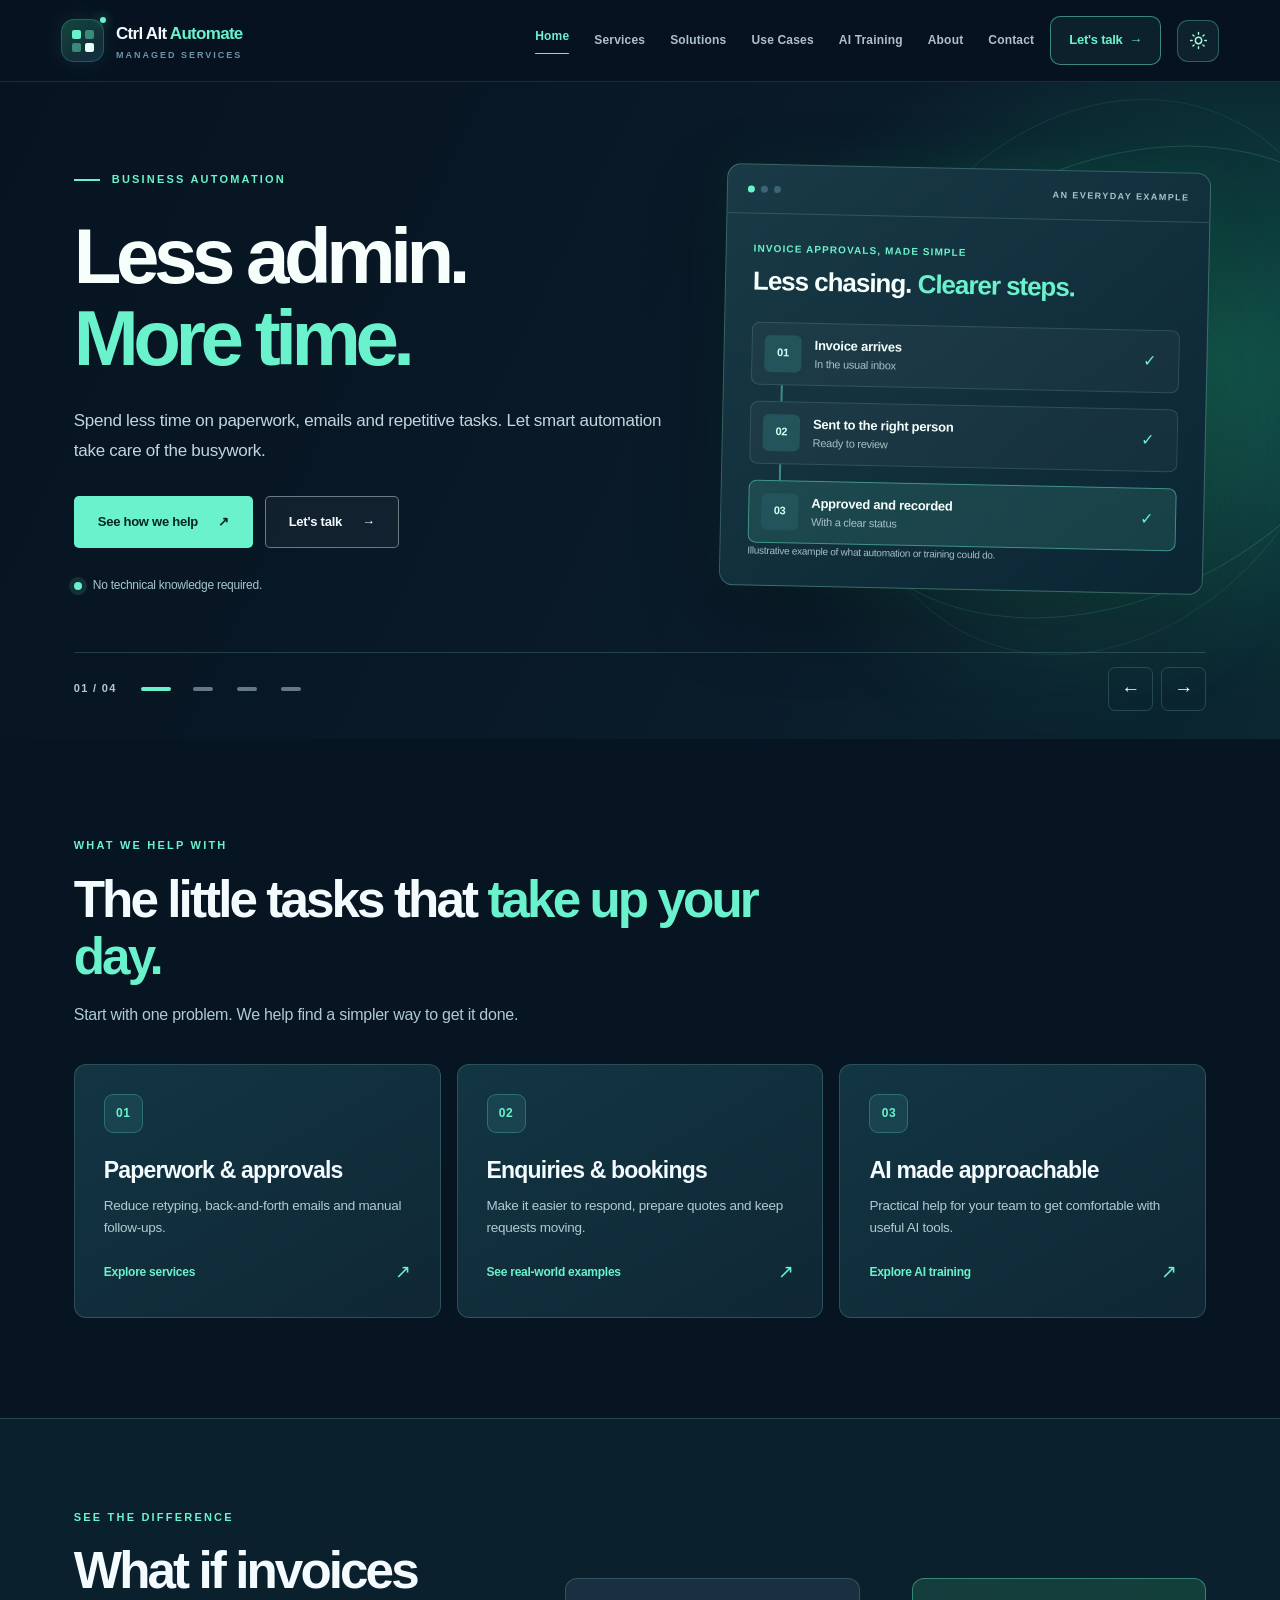
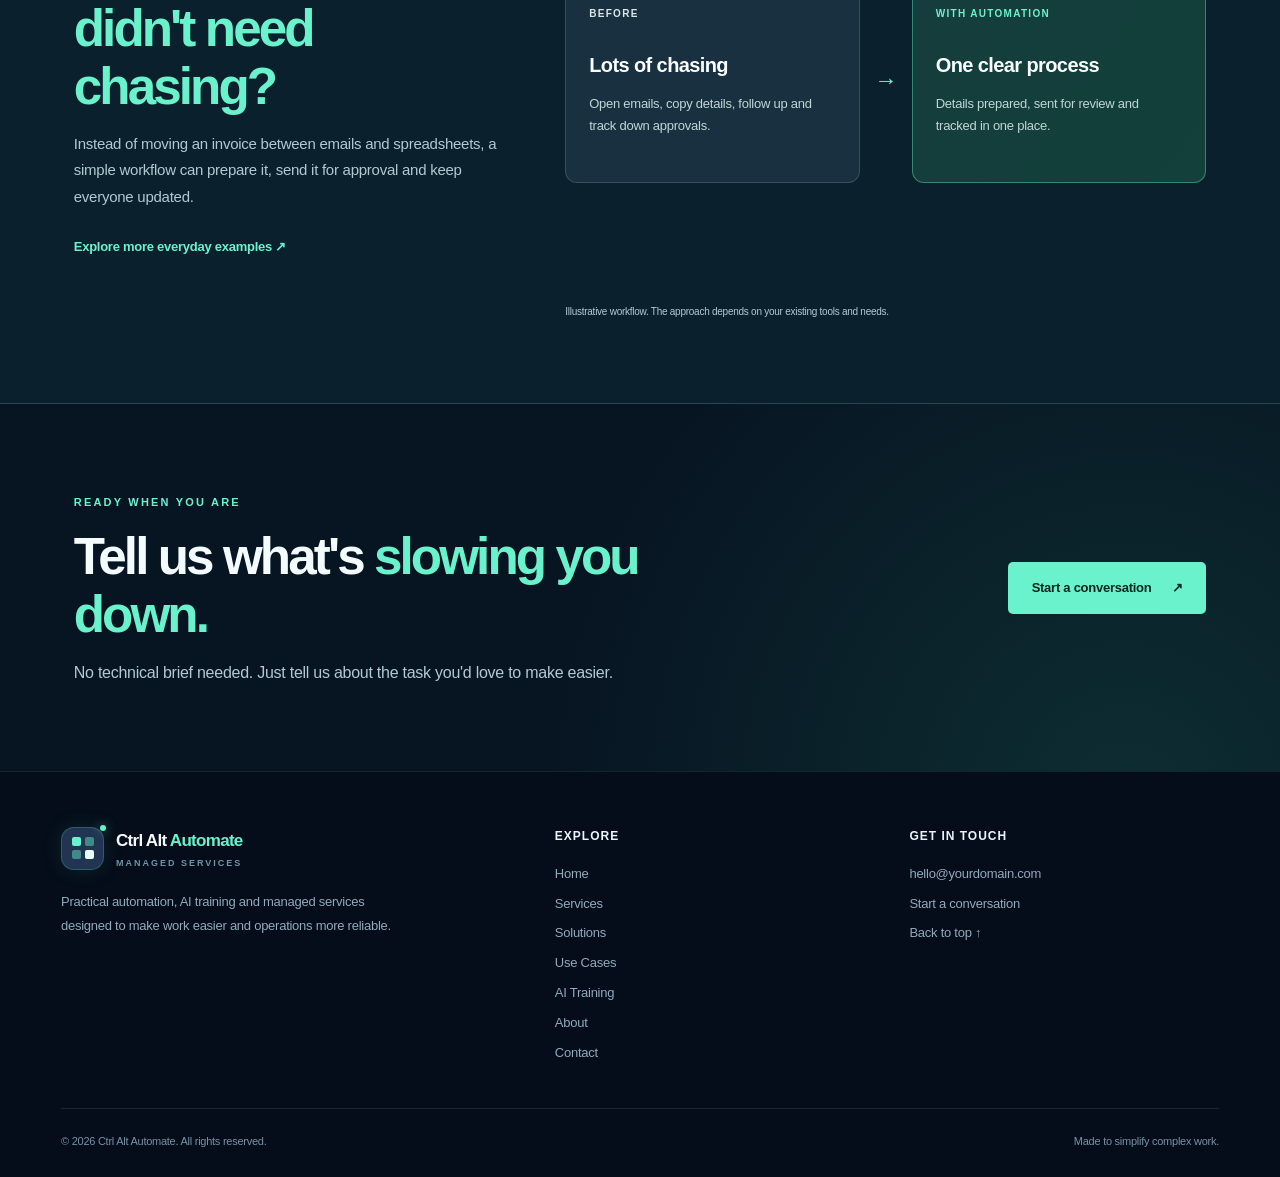
==== index.html @ 7e992ec4 "Add files via upload" ====
<!DOCTYPE html>

<html lang="en"><head><script>
/* Read the saved theme before CSS paints to avoid a flash on navigation. */
(function () {
  var theme = 'dark';
  try { if (window.localStorage.getItem('ctrl-alt-automate-theme') === 'light') theme = 'light'; } catch (_) {}
  document.documentElement.setAttribute('data-theme', theme);
})();
</script>
<meta charset="utf-8"/><meta content="width=device-width, initial-scale=1.0" name="viewport"/>
<meta content="#071523" name="theme-color"/><meta content="Spend less time on paperwork, emails and approvals. Ctrl Alt Automate helps businesses simplify everyday work, with no tech jargon." name="description"/>
<meta content="website" property="og:type"/><meta content="Ctrl Alt Automate" property="og:site_name"/><meta content="Less Admin. More Time. | Ctrl Alt Automate" property="og:title"/><meta content="We make the everyday tasks that slow your business down simpler, from invoices and approvals to customer enquiries and reminders." property="og:description"/>
<title>Less Admin. More Time. | Ctrl Alt Automate</title>
<link href="data:image/svg+xml,%3Csvg xmlns='http://www.w3.org/2000/svg' viewBox='0 0 64 64'%3E%3Crect width='64' height='64' rx='17' fill='%23071523'/%3E%3Cpath d='M17 39V19h12v12H17m18-12h12v12H35M17 35h12v12H17m18-12h12v12H35' fill='%236af2cc'/%3E%3C/svg%3E" rel="icon"/>
<link href="styles.css" rel="stylesheet"/><link href="premium.css" rel="stylesheet"/><link href="theme.css" rel="stylesheet"/><link href="usecases.css" rel="stylesheet"/><link href="homepage.css" rel="stylesheet"/><link href="carousel.css?v=2" rel="stylesheet"/></head><body><a class="skip-link" href="#main">Skip to content</a>
<header class="site-header" id="top"><div class="container nav-inner">
<a aria-label="Ctrl Alt Automate home" class="brand" href="index.html">
<span aria-hidden="true" class="brand-mark"><span></span><span></span><span></span><span></span></span>
<span><span class="brand-name">Ctrl Alt <span class="brand-accent">Automate</span></span><span class="brand-label">Managed Services</span></span></a>
<nav aria-label="Main navigation" class="nav-links" id="main-nav"><a aria-current="page" href="index.html">Home</a>
<a href="services.html">Services</a>
<a href="solutions.html">Solutions</a>
<a href="use-cases.html">Use Cases</a>
<a href="ai-training.html">AI Training</a>
<a href="about.html">About</a>
<a href="contact.html">Contact</a></nav>
<a class="nav-cta" href="contact.html">Let's talk  →</a>
<button aria-label="Switch to light mode" class="theme-toggle" title="Switch to light mode" type="button">
<svg aria-hidden="true" class="theme-sun" fill="none" stroke="currentColor" stroke-linecap="round" stroke-linejoin="round" stroke-width="1.8" viewbox="0 0 24 24"><circle cx="12" cy="12" r="4"></circle><path d="M12 2v2m0 16v2M4.93 4.93l1.42 1.42m11.3 11.3 1.42 1.42M2 12h2m16 0h2M4.93 19.07l1.42-1.42m11.3-11.3 1.42-1.42"></path></svg>
<svg aria-hidden="true" class="theme-moon" fill="none" stroke="currentColor" stroke-linecap="round" stroke-linejoin="round" stroke-width="1.8" viewbox="0 0 24 24"><path d="M20.9 13A9 9 0 0 1 11 3.1a9 9 0 1 0 9.9 9.9Z"></path></svg>
<span class="theme-toggle-text">Light mode</span>
</button>
<button aria-controls="main-nav" aria-expanded="false" aria-label="Open navigation menu" class="nav-toggle" type="button"><svg fill="none" stroke="currentColor" stroke-linecap="round" stroke-width="2" viewbox="0 0 24 24"><path d="M4 7h16M4 12h16M4 17h16"></path></svg></button>
</div></header><main class="lp-main" id="main">
<section aria-label="Discover how we help" aria-roledescription="carousel" class="lp-hero lp-carousel" data-active="0">
<div aria-hidden="true" class="lp-hero-art"><div class="lp-art-glow"></div><div class="lp-orbit lp-orbit-one"></div><div class="lp-orbit lp-orbit-two"></div></div>
<div class="container lp-carousel-inner"><div class="lp-slides"><article class="lp-slide is-active" role="group" aria-roledescription="slide" aria-label="1 of 4: Business automation" >
<div class="lp-hero-inner">
<div class="lp-hero-copy"><span class="lp-overline"><span class="lp-overline-line"></span>BUSINESS AUTOMATION</span>
<h1 class="lp-slide-title">Less admin.<br/><em>More time.</em></h1>
<p>Spend less time on paperwork, emails and repetitive tasks. Let smart automation take care of the busywork.</p><div class="lp-hero-actions"><a class="lp-btn lp-btn-primary" href="#what-we-help-with">See how we help <span aria-hidden="true">&#8599;</span></a><a class="lp-btn lp-btn-ghost" href="contact.html">Let's talk <span aria-hidden="true">&#8594;</span></a></div>
<div class="lp-hero-note"><span aria-hidden="true" class="lp-proof-dot"></span>No technical knowledge required.</div></div>
<div class="lp-hero-visual"><div class="lp-flow-board"><div class="lp-board-top"><span aria-hidden="true" class="lp-tiny-dots"><i></i><i></i><i></i></span><span>AN EVERYDAY EXAMPLE</span></div><div class="lp-board-body"><span class="lp-board-kicker">INVOICE APPROVALS, MADE SIMPLE</span><h2>Less chasing. <span>Clearer steps.</span></h2><div class="lp-board-flow"><div class="lp-board-row"><span class="lp-board-index">01</span><span><strong>Invoice arrives</strong><small>In the usual inbox</small></span><span aria-hidden="true" class="lp-board-tick">&#10003;</span></div><div aria-hidden="true" class="lp-flow-join"></div><div class="lp-board-row"><span class="lp-board-index">02</span><span><strong>Sent to the right person</strong><small>Ready to review</small></span><span aria-hidden="true" class="lp-board-tick">&#10003;</span></div><div aria-hidden="true" class="lp-flow-join"></div><div class="lp-board-row lp-highlight"><span class="lp-board-index">03</span><span><strong>Approved and recorded</strong><small>With a clear status</small></span><span aria-hidden="true" class="lp-board-tick">&#10003;</span></div></div><p class="lp-board-disclaimer">Illustrative example of what automation or training could do.</p></div></div></div>
</div></article><article class="lp-slide" role="group" aria-roledescription="slide" aria-label="2 of 4: AI solutions" aria-hidden="true" inert>
<div class="lp-hero-inner">
<div class="lp-hero-copy"><span class="lp-overline"><span class="lp-overline-line"></span>AI SOLUTIONS</span>
<h2 class="lp-slide-title">Work smarter.<br/><em>With AI.</em></h2>
<p>Discover practical ways AI can help your business, without needing to be a technology expert.</p><div class="lp-hero-actions"><a class="lp-btn lp-btn-primary" href="solutions.html">Explore AI solutions <span aria-hidden="true">&#8599;</span></a><a class="lp-btn lp-btn-ghost" href="contact.html">Let's talk <span aria-hidden="true">&#8594;</span></a></div>
<div class="lp-hero-note"><span aria-hidden="true" class="lp-proof-dot"></span>No technical knowledge required.</div></div>
<div class="lp-hero-visual"><div class="lp-flow-board"><div class="lp-board-top"><span aria-hidden="true" class="lp-tiny-dots"><i></i><i></i><i></i></span><span>AN EVERYDAY EXAMPLE</span></div><div class="lp-board-body"><span class="lp-board-kicker">EVERYDAY ANSWERS, MADE EASIER</span><h2>Ask a question. <span>Find an answer.</span></h2><div class="lp-board-flow"><div class="lp-board-row"><span class="lp-board-index">01</span><span><strong>Ask a question</strong><small>Using everyday language</small></span><span aria-hidden="true" class="lp-board-tick">&#10003;</span></div><div aria-hidden="true" class="lp-flow-join"></div><div class="lp-board-row"><span class="lp-board-index">02</span><span><strong>Find relevant information</strong><small>From approved resources</small></span><span aria-hidden="true" class="lp-board-tick">&#10003;</span></div><div aria-hidden="true" class="lp-flow-join"></div><div class="lp-board-row lp-highlight"><span class="lp-board-index">03</span><span><strong>Review the answer</strong><small>With sources and human oversight</small></span><span aria-hidden="true" class="lp-board-tick">&#10003;</span></div></div><p class="lp-board-disclaimer">Illustrative example of what automation or training could do.</p></div></div></div>
</div></article><article class="lp-slide" role="group" aria-roledescription="slide" aria-label="3 of 4: Business workflows" aria-hidden="true" inert>
<div class="lp-hero-inner">
<div class="lp-hero-copy"><span class="lp-overline"><span class="lp-overline-line"></span>BUSINESS WORKFLOWS</span>
<h2 class="lp-slide-title">Simplify work.<br/><em>Every day.</em></h2>
<p>From invoices and customer enquiries to scheduling and approvals, make everyday work easier.</p><div class="lp-hero-actions"><a class="lp-btn lp-btn-primary" href="use-cases.html">Explore use cases <span aria-hidden="true">&#8599;</span></a><a class="lp-btn lp-btn-ghost" href="contact.html">Let's talk <span aria-hidden="true">&#8594;</span></a></div>
<div class="lp-hero-note"><span aria-hidden="true" class="lp-proof-dot"></span>No technical knowledge required.</div></div>
<div class="lp-hero-visual"><div class="lp-flow-board"><div class="lp-board-top"><span aria-hidden="true" class="lp-tiny-dots"><i></i><i></i><i></i></span><span>AN EVERYDAY EXAMPLE</span></div><div class="lp-board-body"><span class="lp-board-kicker">FROM ENQUIRY TO QUOTE</span><h2>Less admin. <span>More progress.</span></h2><div class="lp-board-flow"><div class="lp-board-row"><span class="lp-board-index">01</span><span><strong>Customer gets in touch</strong><small>Capture the job details</small></span><span aria-hidden="true" class="lp-board-tick">&#10003;</span></div><div aria-hidden="true" class="lp-flow-join"></div><div class="lp-board-row"><span class="lp-board-index">02</span><span><strong>Draft quote prepared</strong><small>Ready for your review</small></span><span aria-hidden="true" class="lp-board-tick">&#10003;</span></div><div aria-hidden="true" class="lp-flow-join"></div><div class="lp-board-row lp-highlight"><span class="lp-board-index">03</span><span><strong>Quote sent</strong><small>After your approval</small></span><span aria-hidden="true" class="lp-board-tick">&#10003;</span></div></div><p class="lp-board-disclaimer">Illustrative example of what automation or training could do.</p></div></div></div>
</div></article><article class="lp-slide" role="group" aria-roledescription="slide" aria-label="4 of 4: AI training" aria-hidden="true" inert>
<div class="lp-hero-inner">
<div class="lp-hero-copy"><span class="lp-overline"><span class="lp-overline-line"></span>AI TRAINING</span>
<h2 class="lp-slide-title">Learn AI.<br/><em>With confidence.</em></h2>
<p>Practical AI training designed for everyday business teams, not just IT professionals.</p><div class="lp-hero-actions"><a class="lp-btn lp-btn-primary" href="ai-training.html">Explore AI training <span aria-hidden="true">&#8599;</span></a><a class="lp-btn lp-btn-ghost" href="contact.html">Let's talk <span aria-hidden="true">&#8594;</span></a></div>
<div class="lp-hero-note"><span aria-hidden="true" class="lp-proof-dot"></span>No technical knowledge required.</div></div>
<div class="lp-hero-visual"><div class="lp-flow-board"><div class="lp-board-top"><span aria-hidden="true" class="lp-tiny-dots"><i></i><i></i><i></i></span><span>AN EVERYDAY EXAMPLE</span></div><div class="lp-board-body"><span class="lp-board-kicker">PRACTICAL LEARNING FOR YOUR TEAM</span><h2>Start small. <span>Build confidence.</span></h2><div class="lp-board-flow"><div class="lp-board-row"><span class="lp-board-index">01</span><span><strong>Learn the basics</strong><small>In plain English</small></span><span aria-hidden="true" class="lp-board-tick">&#10003;</span></div><div aria-hidden="true" class="lp-flow-join"></div><div class="lp-board-row"><span class="lp-board-index">02</span><span><strong>Try everyday tasks</strong><small>With guided exercises</small></span><span aria-hidden="true" class="lp-board-tick">&#10003;</span></div><div aria-hidden="true" class="lp-flow-join"></div><div class="lp-board-row lp-highlight"><span class="lp-board-index">03</span><span><strong>Use AI responsibly</strong><small>Review and improve your work</small></span><span aria-hidden="true" class="lp-board-tick">&#10003;</span></div></div><p class="lp-board-disclaimer">Illustrative example of what automation or training could do.</p></div></div></div>
</div></article></div>
<div class="lp-carousel-controls" hidden><div class="lp-carousel-position"><span class="lp-slide-count" aria-hidden="true">01 / 04</span><div class="lp-slide-dots" aria-label="Choose slide"><button type="button" class="lp-slide-dot" data-slide="0" aria-label="Show slide 1: Business automation" aria-current="true"><span></span></button><button type="button" class="lp-slide-dot" data-slide="1" aria-label="Show slide 2: AI solutions" ><span></span></button><button type="button" class="lp-slide-dot" data-slide="2" aria-label="Show slide 3: Business workflows" ><span></span></button><button type="button" class="lp-slide-dot" data-slide="3" aria-label="Show slide 4: AI training" ><span></span></button></div></div><div class="lp-carousel-buttons"><button class="lp-control lp-prev" type="button" aria-label="Previous slide">&#8592;</button><button class="lp-control lp-next" type="button" aria-label="Next slide">&#8594;</button></div></div>
<span class="lp-sr-only lp-carousel-status" role="status"></span></div></section>
<section aria-labelledby="lp-help-title" class="lp-help" id="what-we-help-with">
<div class="container">
<div class="lp-section-heading">
<span class="lp-kicker">WHAT WE HELP WITH</span>
<h2 id="lp-help-title">The little tasks that <em>take up your day.</em></h2>
<p>Start with one problem. We help find a simpler way to get it done.</p>
</div>
<div class="lp-help-grid">
<a class="lp-help-card" href="services.html"><span aria-hidden="true" class="lp-icon">01</span><h3>Paperwork &amp; approvals</h3><p>Reduce retyping, back-and-forth emails and manual follow-ups.</p><span class="lp-card-link">Explore services <b aria-hidden="true">↗</b></span></a>
<a class="lp-help-card" href="use-cases.html"><span aria-hidden="true" class="lp-icon">02</span><h3>Enquiries &amp; bookings</h3><p>Make it easier to respond, prepare quotes and keep requests moving.</p><span class="lp-card-link">See real-world examples <b aria-hidden="true">↗</b></span></a>
<a class="lp-help-card" href="ai-training.html"><span aria-hidden="true" class="lp-icon">03</span><h3>AI made approachable</h3><p>Practical help for your team to get comfortable with useful AI tools.</p><span class="lp-card-link">Explore AI training <b aria-hidden="true">↗</b></span></a>
</div>
</div>
</section>
<section aria-labelledby="lp-example-title" class="lp-example">
<div class="container lp-example-inner">
<div class="lp-example-copy">
<span class="lp-kicker">SEE THE DIFFERENCE</span>
<h2 id="lp-example-title">What if invoices <em>didn't need chasing?</em></h2>
<p>Instead of moving an invoice between emails and spreadsheets, a simple workflow can prepare it, send it for approval and keep everyone updated.</p>
<a class="lp-text-link" href="use-cases.html?industry=finance#finance">Explore more everyday examples <span aria-hidden="true">↗</span></a>
</div>
<div aria-label="Illustrative before and after invoice approval process" class="lp-before-after">
<div class="lp-compare lp-before"><span class="lp-compare-label">BEFORE</span><h3>Lots of chasing</h3><p>Open emails, copy details, follow up and track down approvals.</p></div>
<div aria-hidden="true" class="lp-compare-arrow">→</div>
<div class="lp-compare lp-after"><span class="lp-compare-label">WITH AUTOMATION</span><h3>One clear process</h3><p>Details prepared, sent for review and tracked in one place.</p></div>
</div>
<p class="lp-example-note">Illustrative workflow. The approach depends on your existing tools and needs.</p>
</div>
</section>
<section aria-labelledby="lp-outro-title" class="lp-outro">
<div class="container lp-outro-inner">
<div><span class="lp-kicker">READY WHEN YOU ARE</span><h2 id="lp-outro-title">Tell us what's <em>slowing you down.</em></h2><p>No technical brief needed. Just tell us about the task you'd love to make easier.</p></div>
<a class="lp-btn lp-btn-primary" href="contact.html">Start a conversation <span aria-hidden="true">↗</span></a>
</div>
</section>
</main><footer class="site-footer"><div class="container">
<div class="footer-grid"><div><a aria-label="Ctrl Alt Automate home" class="brand" href="index.html">
<span aria-hidden="true" class="brand-mark"><span></span><span></span><span></span><span></span></span>
<span><span class="brand-name">Ctrl Alt <span class="brand-accent">Automate</span></span><span class="brand-label">Managed Services</span></span></a><p class="footer-description">Practical automation, AI training and managed services designed to make work easier and operations more reliable.</p></div>
<div><h3 class="footer-heading">Explore</h3><div class="footer-list"><a href="index.html">Home</a><a href="services.html">Services</a><a href="solutions.html">Solutions</a>
<a href="use-cases.html">Use Cases</a><a href="ai-training.html">AI Training</a><a href="about.html">About</a><a href="contact.html">Contact</a></div></div>
<div><h3 class="footer-heading">Get in touch</h3><div class="footer-list"><a href="mailto:hello@yourdomain.com">hello@yourdomain.com</a><a href="contact.html">Start a conversation</a><a href="#top">Back to top ↑</a></div></div></div>
<div class="footer-bottom"><span>© <span class="js-year">2026</span> Ctrl Alt Automate. All rights reserved.</span><span>Made to simplify complex work.</span></div>
</div></footer><script defer="" src="script.js"></script><script defer src="carousel.js?v=2"></script></body></html>
---- styles.css ----
:root {
      --navy: #111b33;
      --navy-deep: #0d1428;
      --ink: #17213c;
      --text: #4c5972;
      --muted: #728096;
      --bg: #f7f9fc;
      --white: #ffffff;
      --line: #e2e7ef;
      --blue: #496cf4;
      --blue-light: #edf1ff;
      --mint: #89f4d0;
      --mint-dark: #11795e;
      --amber: #ffc487;
      --shadow: 0 16px 50px rgba(25, 40, 79, 0.06);
      --radius: 22px;
      --max-width: 1180px;
    }

    *, *::before, *::after { box-sizing: border-box; }
    html { scroll-behavior: smooth; scroll-padding-top: 90px; }
    body { margin: 0; color: var(--ink); background: var(--white); font: 16px/1.6 -apple-system, BlinkMacSystemFont, "Segoe UI", Inter, sans-serif; -webkit-font-smoothing: antialiased; }
    body.menu-open { overflow: hidden; }
    a { color: inherit; text-decoration: none; }
    button { font: inherit; }
    button, a { -webkit-tap-highlight-color: transparent; }
    :focus-visible { outline: 3px solid #6b8aff; outline-offset: 4px; }
    ::selection { background: #b4f7e1; color: var(--navy); }
    .container { max-width: var(--max-width); margin: 0 auto; padding: 0 26px; }
    .skip-link { position: absolute; top: -100px; left: 16px; background: white; padding: 12px 18px; z-index: 1000; border-radius: 9px; }
    .skip-link:focus { top: 12px; }

    /* Header */
    .site-header { height: 86px; position: relative; z-index: 20; background: var(--white); border-bottom: 1px solid rgba(17, 27, 51, .07); }
    .nav-inner { display: flex; align-items: center; justify-content: space-between; height: 100%; gap: 30px; }
    .brand { display: inline-flex; align-items: center; gap: 11px; flex-shrink: 0; }
    .brand-mark { width: 41px; height: 41px; background: var(--navy); border-radius: 12px; display: grid; grid-template-columns: repeat(2, 9px); grid-template-rows: repeat(2, 9px); align-content: center; justify-content: center; gap: 4px; transform: rotate(-8deg); }
    .brand-mark span { background: var(--mint); border-radius: 2px; }
    .brand-mark span:nth-child(2), .brand-mark span:nth-child(3) { opacity: .45; }
    .brand-mark span:nth-child(4) { background: white; }
    .brand-name { color: var(--navy); font-size: 18px; font-weight: 850; letter-spacing: -.7px; line-height: 1; white-space: nowrap; }
    .brand-accent { color: #3961dc; }
    .brand-label { display: block; margin-top: 5px; font-size: 9px; line-height: 1; color: #7c8799; letter-spacing: 2px; text-transform: uppercase; font-weight: 800; }
    .nav-links { display: flex; gap: 30px; align-items: center; margin-left: auto; }
    .nav-links a { color: #4b5770; font-size: 13px; font-weight: 700; transition: color .2s; }
    .nav-links a:hover { color: var(--blue); }
    .nav-cta { display: inline-flex; background: var(--navy); color: white; align-items: center; justify-content: center; padding: 12px 20px; border-radius: 9px; font-weight: 750; font-size: 13px; transition: background .2s, transform .2s; white-space: nowrap; }
    .nav-cta:hover { background: #2e4483; transform: translateY(-1px); }
    .nav-toggle { display: none; background: none; border: 0; color: var(--navy); padding: 8px; cursor: pointer; }
    .nav-toggle svg { display: block; width: 25px; height: 25px; }

    /* Common */
    .eyebrow { display: inline-flex; align-items: center; gap: 10px; color: var(--blue); font-size: 11px; font-weight: 800; letter-spacing: 2.2px; text-transform: uppercase; }
    .eyebrow::before { content: ""; display: inline-block; height: 7px; width: 7px; border-radius: 50%; background: currentColor; }
    .section-heading { max-width: 700px; margin: 16px 0 15px; font-size: clamp(32px, 4vw, 51px); font-weight: 800; letter-spacing: -2.2px; line-height: 1.14; color: var(--navy); }
    .section-intro { max-width: 680px; margin: 0; color: var(--text); font-size: 17px; line-height: 1.8; }
    .section-top { margin-bottom: 38px; }
    .btn { display: inline-flex; align-items: center; justify-content: center; gap: 10px; padding: 14px 22px; min-height: 50px; border: 1px solid transparent; border-radius: 10px; font-size: 13px; font-weight: 800; line-height: 1.2; transition: transform .2s, background .2s, box-shadow .2s; white-space: nowrap; }
    .btn:hover { transform: translateY(-2px); }
    .btn svg { width: 17px; height: 17px; }
    .btn-mint { background: var(--mint); color: var(--navy); box-shadow: 0 8px 25px rgba(137, 244, 208, .12); }
    .btn-mint:hover { background: #a5ffe0; }
    .btn-blue { background: var(--blue); color: white; }
    .btn-blue:hover { background: #3056dd; }
    .btn-outline { border-color: rgba(255,255,255,.32); color: #fff; background: rgba(255,255,255,.04); }
    .btn-outline:hover { background: rgba(255,255,255,.10); }
    .arrow-link { display: inline-flex; align-items: center; gap: 8px; color: var(--blue); font-size: 13px; font-weight: 800; }
    .arrow-link svg { width: 16px; height: 16px; transition: transform .2s; }
    .arrow-link:hover svg { transform: translateX(4px); }

    /* Hero */
    .hero { background: var(--navy); color: white; position: relative; overflow: hidden; isolation: isolate; }
    .hero::before { content: ""; position: absolute; inset: 0; z-index: -2; background: radial-gradient(ellipse at 78% 45%, rgba(78, 103, 203, .28), transparent 52%), radial-gradient(circle at 8% 100%, rgba(45, 130, 123, .15), transparent 48%); }
    .hero::after { content: ""; position: absolute; right: -160px; bottom: -295px; width: 600px; height: 600px; border: 1px solid rgba(255,255,255,.075); border-radius: 50%; box-shadow: 0 0 0 80px rgba(255,255,255,.012), 0 0 0 160px rgba(255,255,255,.012); z-index: -1; }
    .hero-grid { min-height: 610px; display: grid; grid-template-columns: 1.06fr .94fr; align-items: center; gap: 58px; padding-top: 76px; padding-bottom: 84px; }
    .hero .eyebrow { color: var(--mint); }
    h1 { font-size: clamp(43px, 5.6vw, 76px); line-height: 1.07; letter-spacing: -3.4px; margin: 22px 0 24px; font-weight: 850; }
    h1 .accent { color: var(--mint); }
    .hero-copy { max-width: 560px; color: #b9c6db; font-size: 17px; line-height: 1.8; margin: 0 0 30px; }
    .hero-actions { display: flex; align-items: center; gap: 12px; flex-wrap: wrap; }
    .hero-note { margin-top: 36px; display: flex; align-items: center; gap: 12px; font-size: 12px; font-weight: 600; color: #bcc9de; }
    .avatar-stack { display: flex; }
    .avatar-stack span { margin-right: -8px; border: 2px solid var(--navy); background: #4e638c; color: white; width: 27px; height: 27px; border-radius: 50%; display: grid; place-items: center; }
    .avatar-stack span:nth-child(2) { background: #438f87; }
    .avatar-stack span:nth-child(3) { background: #977a9c; }
    .avatar-stack svg { width: 14px; height: 14px; }
    .hero-demo { position: relative; }
    .demo-shell { width: 100%; max-width: 488px; margin-left: auto; padding: 20px; border: 1px solid rgba(255,255,255,.20); border-radius: 22px; background: rgba(255,255,255,.09); box-shadow: 0 40px 100px rgba(0,0,0,.24); backdrop-filter: blur(12px); transform: rotate(1.4deg); }
    .demo-header { display: flex; justify-content: space-between; align-items: center; gap: 10px; margin-bottom: 14px; }
    .demo-header strong { color: white; font-size: 13px; }
    .demo-header small { display: block; color: #bac6da; font-size: 11px; margin-top: 2px; }
    .demo-dots { display: flex; gap: 5px; }
    .demo-dots span { width: 6px; height: 6px; background: #8fa3c7; border-radius: 50%; }
    .demo-dots span:first-child { background: var(--mint); }
    .demo-content { padding: 19px; border-radius: 13px; background: #f7f9ff; color: var(--ink); }
    .demo-content-title { display: flex; align-items: center; justify-content: space-between; gap: 10px; margin-bottom: 15px; }
    .demo-content-title strong { font-size: 11px; text-transform: uppercase; letter-spacing: 1.2px; }
    .demo-content-title span { color: #45715c; border-radius: 5px; background: #e0f7ed; padding: 3px 8px; font-size: 9px; font-weight: 800; }
    .demo-flow { display: grid; grid-template-columns: 1fr 17px 1fr; align-items: center; row-gap: 9px; column-gap: 8px; }
    .flow-card { min-height: 81px; padding: 12px; background: white; border: 1px solid #e3e8f2; border-radius: 10px; box-shadow: 0 3px 8px rgba(14,24,47,.03); }
    .flow-card .flow-icon { display: inline-flex; width: 24px; height: 24px; align-items: center; justify-content: center; border-radius: 6px; background: #e9edff; color: var(--blue); margin-bottom: 5px; }
    .flow-card .flow-icon.green { background: #ddf6eb; color: #16785b; }
    .flow-card .flow-icon.orange { background: #fff0df; color: #af6525; }
    .flow-card svg { height: 13px; width: 13px; }
    .flow-card strong { display: block; font-size: 11px; color: var(--navy); }
    .flow-card small { display: block; color: #718097; font-size: 9px; line-height: 1.4; margin-top: 1px; }
    .flow-arrow { color: #8292b0; font-weight: 800; text-align: center; font-size: 18px; }
    .flow-down { grid-column: 1 / -1; text-align: center; height: 13px; color: #8292b0; font-weight: 800; line-height: 1; font-size: 14px; }
    .demo-footer { display: flex; justify-content: space-between; align-items: center; gap: 6px; margin-top: 15px; border-top: 1px solid #e6ebf3; padding-top: 12px; }
    .demo-footer span { color: #65738b; font-size: 10px; }
    .demo-footer strong { color: #16785b; font-size: 10px; }
    .demo-footer strong::before { content: ""; display: inline-block; width: 6px; height: 6px; border-radius: 50%; background: #36aa7a; margin-right: 6px; }
    .demo-float { position: absolute; right: -22px; bottom: -28px; background: var(--mint); color: #103d35; border-radius: 12px; padding: 13px 17px; font-size: 11px; font-weight: 850; box-shadow: 0 16px 35px rgba(0,0,0,.18); transform: rotate(-4deg); }
    .demo-float svg { width: 13px; height: 13px; margin-right: 5px; vertical-align: -2px; }

    /* Value strip */
    .value-strip { background: #eef2f8; border-bottom: 1px solid var(--line); }
    .value-inner { display: flex; flex-wrap: wrap; align-items: center; justify-content: space-between; padding-top: 25px; padding-bottom: 25px; gap: 18px 25px; }
    .value-intro { font-size: 11px; text-transform: uppercase; letter-spacing: 1.6px; font-weight: 800; color: #6e7a90; }
    .value-item { display: inline-flex; gap: 9px; align-items: center; font-size: 13px; font-weight: 800; color: #394760; }
    .value-item svg { height: 17px; width: 17px; color: #4179d6; }

    /* Services */
    .services { padding: 108px 0 114px; background: #fff; }
    .services-grid { display: grid; grid-template-columns: repeat(3, minmax(0, 1fr)); gap: 18px; }
    .service-card { position: relative; padding: 30px; min-height: 292px; border: 1px solid var(--line); border-radius: var(--radius); background: white; transition: border-color .25s, transform .25s, box-shadow .25s; }
    .service-card:hover { border-color: #bdc9f7; transform: translateY(-4px); box-shadow: var(--shadow); }
    .service-card .service-top { display: flex; justify-content: space-between; align-items: start; gap: 12px; }
    .service-icon { width: 54px; height: 54px; display: grid; place-items: center; background: #eef0ff; color: #4260db; border-radius: 14px; }
    .service-icon.green { background: #e5f7ef; color: #16785b; }
    .service-icon.amber { background: #fff1df; color: #ae6618; }
    .service-icon.pink { background: #f9edfb; color: #9562af; }
    .service-icon.sky { background: #e7f5fc; color: #377dba; }
    .service-icon.peach { background: #ffeee7; color: #c36b4a; }
    .service-icon svg { width: 26px; height: 26px; }
    .service-num { color: #aab5c7; font-size: 11px; font-weight: 800; letter-spacing: 1px; }
    .service-card h3 { margin: 25px 0 10px; font-size: 20px; line-height: 1.25; letter-spacing: -.5px; color: var(--navy); }
    .service-card p { margin: 0; color: var(--text); line-height: 1.75; font-size: 14px; }
    .tags { display: flex; gap: 7px; flex-wrap: wrap; margin-top: 20px; }
    .tags span { font-size: 10px; color: #637087; border: 1px solid #e4e9f1; border-radius: 6px; padding: 4px 7px; background: #f9fafd; font-weight: 700; }

    /* Outcome comparison */
    .outcomes { background: var(--bg); padding: 104px 0; }
    .outcomes-grid { display: grid; grid-template-columns: .9fr 1.1fr; gap: 90px; align-items: center; }
    .outcomes .section-heading { font-size: clamp(33px, 3.6vw, 47px); }
    .outcomes-list { margin-top: 27px; display: grid; gap: 16px; }
    .outcomes-list div { display: flex; align-items: start; gap: 10px; font-weight: 650; font-size: 14px; color: #45516a; }
    .outcomes-list svg { color: var(--mint-dark); flex: 0 0 auto; height: 18px; width: 18px; margin-top: 2px; }
    .comparison { display: grid; gap: 14px; }
    .comparison-col { padding: 25px 29px; background: #fff; border: 1px solid var(--line); border-radius: 18px; box-shadow: 0 8px 35px rgba(25,40,79,.025); }
    .comparison-col.highlight { background: var(--navy); border-color: var(--navy); box-shadow: 0 20px 45px rgba(17,27,51,.12); }
    .comparison-heading { display: flex; justify-content: space-between; align-items: center; gap: 9px; }
    .comparison-heading strong { font-size: 14px; }
    .comparison-heading span { font-size: 10px; font-weight: 800; border-radius: 20px; background: #f2f4f8; color: #8793a7; padding: 4px 10px; }
    .comparison-col.highlight .comparison-heading strong { color: white; }
    .comparison-col.highlight .comparison-heading span { background: rgba(137,244,208,.14); color: var(--mint); }
    .comparison-items { display: grid; gap: 10px; margin-top: 17px; }
    .comparison-items div { display: flex; gap: 9px; align-items: start; font-size: 13px; color: #667187; }
    .comparison-items svg { width: 16px; height: 16px; color: #aab5c2; flex: 0 0 auto; margin-top: 2px; }
    .comparison-col.highlight .comparison-items div { color: #c8d3e5; }
    .comparison-col.highlight .comparison-items svg { color: var(--mint); }

    /* How we work */
    .process { padding: 106px 0 116px; }
    .process-steps { display: grid; grid-template-columns: repeat(4, 1fr); gap: 22px; margin-top: 43px; }
    .process-step { position: relative; padding: 22px 16px 12px 0; }
    .process-step:not(:last-child)::after { content: ""; position: absolute; top: 43px; left: 66px; right: -6px; height: 1px; border-top: 2px dashed #d9e1eb; }
    .step-number { display: grid; place-items: center; width: 50px; height: 50px; border-radius: 14px; background: #eaf0ff; color: #3d60dc; font-size: 16px; font-weight: 850; position: relative; z-index: 1; }
    .process-step:nth-child(2) .step-number { background: #e9f8ef; color: #167a5d; }
    .process-step:nth-child(3) .step-number { background: #fff0df; color: #b36722; }
    .process-step:nth-child(4) .step-number { background: #f1ebfb; color: #825dc0; }
    .process-step h3 { margin: 23px 0 8px; font-size: 18px; line-height: 1.4; }
    .process-step p { color: var(--text); font-size: 13px; line-height: 1.75; margin: 0; }
    .engagement-band { display: flex; justify-content: space-between; align-items: center; gap: 30px; padding: 27px 33px; margin-top: 45px; background: #f3f6fc; border: 1px solid var(--line); border-radius: 15px; }
    .engagement-band div strong { display: block; font-size: 15px; color: var(--navy); }
    .engagement-band div span { display: block; font-size: 12px; color: var(--text); margin-top: 4px; }

    /* Use cases */
    .use-cases { padding: 104px 0 112px; background: #101a32; color: white; }
    .use-cases .eyebrow { color: var(--mint); }
    .use-cases .section-heading { color: white; }
    .use-cases .section-intro { color: #b9c8df; }
    .usecase-grid { margin-top: 42px; display: grid; grid-template-columns: repeat(3, minmax(0, 1fr)); gap: 16px; }
    .usecase-card { padding: 29px; background: rgba(255,255,255,.045); border: 1px solid rgba(255,255,255,.13); border-radius: 17px; min-height: 243px; }
    .usecase-card .symbol { display: grid; place-items: center; width: 46px; height: 46px; border-radius: 12px; background: rgba(137,244,208,.12); color: var(--mint); }
    .usecase-card .symbol svg { width: 23px; height: 23px; }
    .usecase-card h3 { color: white; font-size: 19px; line-height: 1.35; margin: 21px 0 9px; }
    .usecase-card p { color: #b9c8df; font-size: 13px; line-height: 1.8; margin: 0; }
    .use-cases-quote { display: flex; align-items: center; gap: 13px; margin-top: 31px; color: #d5e0f0; font-size: 13px; font-weight: 600; }
    .use-cases-quote span { width: 32px; height: 1px; background: var(--mint); }

    /* FAQ */
    .faq { padding: 105px 0; background: white; }
    .faq-layout { display: grid; grid-template-columns: .85fr 1.15fr; gap: 90px; }
    .faq-layout .section-heading { font-size: clamp(32px, 3.6vw, 46px); }
    .faq-items { display: grid; gap: 11px; }
    .faq-item { border: 1px solid var(--line); border-radius: 13px; padding: 0 21px; background: #fff; }
    .faq-item[open] { border-color: #b9c9f8; background: #fcfdff; }
    .faq-item summary { font-size: 14px; color: var(--navy); font-weight: 750; cursor: pointer; padding: 19px 32px 19px 0; list-style: none; position: relative; }
    .faq-item summary::-webkit-details-marker { display: none; }
    .faq-item summary::after { content: "+"; position: absolute; right: 0; top: 15px; color: var(--blue); font-size: 22px; font-weight: 400; }
    .faq-item[open] summary::after { content: "-"; }
    .faq-item p { color: var(--text); font-size: 13px; margin: 0; padding: 0 25px 19px 0; line-height: 1.8; }

    /* Contact */
    .contact-section { background: #f3f6fc; padding: 86px 0; }
    .contact-card { background: var(--blue); color: white; padding: 68px 72px; border-radius: 25px; display: flex; justify-content: space-between; align-items: center; gap: 44px; overflow: hidden; position: relative; isolation: isolate; }
    .contact-card::before { content: ""; position: absolute; z-index: -1; height: 430px; width: 430px; top: -200px; right: -60px; border-radius: 50%; border: 65px solid rgba(255,255,255,.075); }
    .contact-card .eyebrow { color: #d9fbed; }
    .contact-card h2 { font-size: clamp(32px, 3.7vw, 51px); letter-spacing: -1.7px; line-height: 1.15; margin: 18px 0 13px; max-width: 630px; }
    .contact-card p { color: #e2e9ff; line-height: 1.8; font-size: 15px; max-width: 540px; margin: 0; }
    .contact-action { display: flex; flex-direction: column; align-items: center; gap: 12px; flex: 0 0 auto; }
    .contact-action a { background: white; color: var(--navy); box-shadow: 0 15px 35px rgba(17,27,51,.1); }
    .contact-action a:hover { background: #e9ffee; }
    .contact-action span { color: #dae6ff; font-size: 11px; }

    /* Footer */
    .site-footer { background: #10182d; color: #aabbd2; padding: 55px 0 26px; }
    .footer-grid { display: grid; grid-template-columns: 1.45fr 1fr 1fr; gap: 45px; padding-bottom: 45px; }
    .site-footer .brand-name { color: white; }
    .site-footer .brand-accent { color: var(--mint); }
    .site-footer .brand-label { color: #7f94ac; }
    .site-footer .brand-mark { background: #213452; }
    .footer-description { font-size: 13px; color: #9cafc9; max-width: 340px; line-height: 1.85; margin-top: 20px; }
    .footer-heading { color: white; font-size: 12px; font-weight: 800; letter-spacing: 1px; text-transform: uppercase; margin: 0 0 18px; }
    .footer-list { display: grid; gap: 9px; }
    .footer-list a { color: #a9bad1; font-size: 13px; transition: color .2s; overflow-wrap: anywhere; }
    .footer-list a:hover { color: var(--mint); }
    .footer-bottom { border-top: 1px solid rgba(255,255,255,.12); padding-top: 24px; display: flex; justify-content: space-between; gap: 12px; flex-wrap: wrap; color: #8192ab; font-size: 11px; }

    @media (max-width: 1050px) {
      .hero-grid { gap: 30px; }
      .demo-float { right: -6px; }
      .outcomes-grid, .faq-layout { gap: 46px; }
      .contact-card { padding: 52px 46px; }
    }
    @media (max-width: 820px) {
      .site-header { height: 72px; }
      .nav-toggle { display: block; margin-left: auto; }
      .nav-cta { display: none; }
      .nav-links { display: none; position: absolute; top: 72px; left: 0; right: 0; padding: 16px 25px 24px; background: white; border-top: 1px solid var(--line); border-bottom: 1px solid var(--line); box-shadow: 0 20px 30px rgba(10,20,40,.08); flex-direction: column; align-items: stretch; gap: 0; }
      .nav-links.open { display: flex; }
      .nav-links a { display: block; padding: 13px 0; font-size: 15px; }
      .hero-grid { grid-template-columns: 1fr; gap: 60px; padding-top: 75px; padding-bottom: 91px; }
      h1 { max-width: 740px; }
      .hero-copy { max-width: 690px; }
      .demo-shell { margin-left: 0; max-width: 520px; }
      .value-inner { justify-content: flex-start; }
      .value-intro { flex-basis: 100%; }
      .services-grid { grid-template-columns: repeat(2, minmax(0, 1fr)); }
      .outcomes-grid, .faq-layout { grid-template-columns: 1fr; gap: 42px; }
      .process-steps { grid-template-columns: repeat(2, 1fr); }
      .process-step:nth-child(2)::after { display: none; }
      .usecase-grid { grid-template-columns: 1fr; }
      .usecase-card { min-height: auto; }
      .contact-card { align-items: flex-start; flex-direction: column; gap: 30px; }
      .contact-action { align-items: flex-start; }
      .footer-grid { grid-template-columns: 1.3fr 1fr; }
    }
    @media (max-width: 580px) {
      .container { padding-left: 20px; padding-right: 20px; }
      .brand-name { font-size: 17px; }
      .brand-mark { width: 38px; height: 38px; }
      .hero-grid { padding-top: 63px; padding-bottom: 79px; gap: 54px; }
      h1 { font-size: clamp(43px, 10vw, 56px); letter-spacing: -2.5px; }
      .hero-copy { font-size: 15px; }
      .hero-actions { align-items: stretch; }
      .hero-actions .btn { flex: 1 1 100%; }
      .hero-note { font-size: 11px; }
      .demo-shell { padding: 10px; border-radius: 17px; transform: none; }
      .demo-content { padding: 13px; }
      .flow-card { min-height: 73px; padding: 8px; }
      .flow-card strong { font-size: 10px; }
      .flow-card small { font-size: 9px; }
      .demo-float { right: -9px; bottom: -24px; padding: 9px 11px; font-size: 10px; }
      .value-inner { gap: 14px 23px; padding-top: 21px; padding-bottom: 22px; }
      .value-item { font-size: 12px; }
      .services, .outcomes, .process, .use-cases, .faq { padding-top: 76px; padding-bottom: 80px; }
      .section-heading { font-size: 35px; letter-spacing: -1.5px; }
      .section-intro { font-size: 15px; }
      .services-grid, .process-steps { grid-template-columns: 1fr; }
      .service-card { min-height: auto; padding: 26px; }
      .process-steps { gap: 7px; }
      .process-step { padding: 0 0 12px 68px; min-height: 117px; }
      .step-number { position: absolute; left: 0; top: 4px; }
      .process-step:not(:last-child)::after { left: 24px; top: 52px; bottom: -10px; right: auto; height: auto; border-top: 0; border-left: 2px dashed #d9e1eb; display: block; }
      .process-step h3 { margin: 5px 0 6px; }
      .engagement-band { align-items: flex-start; flex-direction: column; padding: 25px; }
      .faq-layout { gap: 30px; }
      .contact-section { padding: 55px 0; }
      .contact-card { padding: 39px 26px; border-radius: 19px; }
      .contact-card h2 { font-size: 35px; }
      .footer-grid { grid-template-columns: 1fr 1fr; gap: 35px 20px; }
      .footer-grid > :first-child { grid-column: 1 / -1; }
      .site-footer { padding-top: 49px; }
    }
    @media (prefers-reduced-motion: reduce) {
      html { scroll-behavior: auto; }
      *, *::before, *::after { animation-duration: .01ms !important; transition-duration: .01ms !important; }
    }


/* Multipage site additions */
.nav-links a[aria-current="page"] { color: var(--blue); }
.nav-links a[aria-current="page"]::after { content: ""; display: block; height: 2px; background: var(--blue); border-radius: 2px; margin-top: 5px; }
.page-hero { position: relative; overflow: hidden; background: var(--navy); color: white; padding: 90px 0 93px; }
.page-hero::after { content: ""; width: 500px; height: 500px; border: 1px solid rgba(137,244,208,.15); border-radius: 50%; box-shadow: 0 0 0 80px rgba(255,255,255,.025),0 0 0 160px rgba(255,255,255,.017); position: absolute; right: -110px; top: -230px; pointer-events:none; }
.page-hero .container { position: relative; z-index: 1; }
.page-hero .eyebrow { color: var(--mint); }
.page-hero h1 { font-size: clamp(42px,5.7vw,69px); max-width: 850px; margin: 19px 0 23px; }
.page-hero p { max-width: 715px; font-size: 18px; line-height: 1.75; color: #c1cde0; margin: 0 0 31px; }
.page-hero .hero-actions { margin-top: 8px; }
.breadcrumb { display:flex; align-items:center; gap:9px; color:#aebfda; font-size:12px; font-weight:650; margin-bottom: 29px; }
.breadcrumb a { color:var(--mint); }
.breadcrumb span { opacity:.65; }
.content-section { padding: 98px 0; }
.content-section.alt { background: var(--bg); }
.content-section.dark { background: var(--navy); color:white; }
.content-section.dark .section-heading { color:white; }
.content-section.dark .section-intro { color:#bed0e3; }
.subhead { font-size: clamp(26px,3vw,37px); letter-spacing:-1.2px; line-height:1.2; color:var(--navy); margin:0 0 14px; }
.text-lead { color:var(--text); font-size:17px; line-height:1.85; margin:0 0 25px; }
.section-kicker { margin: 0 0 12px; color:var(--mint-dark); font-size:12px; letter-spacing:1.8px; text-transform:uppercase; font-weight:800; }
.detail-grid { display:grid; grid-template-columns:repeat(3,minmax(0,1fr)); gap:19px; margin-top:36px; }
.detail-card { background:white; border:1px solid var(--line); border-radius:18px; padding:29px; box-shadow: 0 8px 28px rgba(15,32,70,.025); display:flex; flex-direction:column; gap:0; }
.detail-card .number { font-weight:850; font-size:12px; color:var(--blue); letter-spacing:1.5px; }
.detail-card h3 { color:var(--navy); font-size:21px; letter-spacing:-.5px; line-height:1.35; margin:15px 0 11px; }
.detail-card p { font-size:14px; color:var(--text); margin:0; line-height:1.75; }
.detail-card .tags { margin-top:auto; padding-top:20px; }
.detail-card .arrow-link { margin-top:auto; padding-top:23px; }
.panel-grid { display:grid; grid-template-columns: 1fr 1fr; gap:54px; align-items:center; }
.panel-box { border:1px solid var(--line); border-radius:22px; background:white; padding:35px; box-shadow:var(--shadow); }
.panel-box.soft { background:#f1f5ff; }
.panel-box h3 { margin:0 0 10px; font-size:18px; letter-spacing:-.3px; }
.panel-box p { font-size:14px; color:var(--text); line-height:1.75; margin:0; }
.check-list { list-style:none; padding:0; margin:24px 0 0; display:grid; gap:12px; }
.check-list li { color:var(--text); font-size:14px; line-height:1.65; padding-left:28px; position:relative; }
.check-list li::before { content:"✓"; font-size:12px; font-weight:900; color:var(--mint-dark); background:#dcf8ef; width:20px; height:20px; display:grid;place-items:center;border-radius:50%; position:absolute; left:0; top:2px; }
.pill-row { display:flex; flex-wrap:wrap; gap:9px; margin-top:25px; }
.pill { border-radius:100px; background:#edf1ff; color:#3455ac; padding:7px 12px; font-weight:700; font-size:11px; }
.flow-visual { display:grid; grid-template-columns:repeat(4,minmax(0,1fr)); gap:10px; margin-top:37px; }
.flow-step { position:relative; padding:25px 16px; background: white; border-radius:14px; border:1px solid var(--line); }
.flow-step::after { content:"→"; color:var(--blue); font-weight:900; font-size:19px; position:absolute; right:-15px; top:50%; transform:translateY(-50%); z-index:1; }
.flow-step:last-child::after { display:none; }
.flow-step .flow-no { font-size:12px; letter-spacing:1.3px; color:var(--blue); font-weight:850; }
.flow-step h3 { margin:9px 0 5px; font-size:16px; line-height:1.3; }
.flow-step p { font-size:12px; line-height:1.55; margin:0; color:var(--text); }
.split-article { display:grid; grid-template-columns:.88fr 1.12fr; gap:60px; padding:55px 0; border-bottom:1px solid var(--line); }
.split-article:first-child { padding-top:0; }
.split-article:last-child { border-bottom:0; padding-bottom:0; }
.split-article h2 { font-size:clamp(29px,3.3vw,42px);letter-spacing:-1.4px;line-height:1.2;margin:0 0 12px; }
.split-article p { margin:0; color:var(--text); line-height:1.8; }
.bullet-card { padding:22px 25px; background:#fff; border:1px solid var(--line); border-radius:14px; margin-top:12px; }
.bullet-card h3 { margin:0 0 7px; font-size:16px; }
.bullet-card p { font-size:13px; line-height:1.65; }
.track-grid { display:grid; grid-template-columns:repeat(3,minmax(0,1fr)); gap:17px; margin-top:43px; }
.track-card { display:flex; flex-direction:column; border:1px solid var(--line); border-radius:18px; padding:30px; background:white; }
.track-card .topline { display:flex;justify-content:space-between;align-items:center; gap:10px; }
.track-card .track-no { font-size:12px; font-weight:850; letter-spacing:1.2px; color:var(--blue); }
.track-card .level { font-size:11px; font-weight:750; border-radius:30px; padding:7px 11px; background:#e9f8f3; color:#24775e; }
.track-card h3 { margin:22px 0 10px; font-size:23px; color:var(--navy); line-height:1.3; }
.track-card p { color:var(--text); font-size:14px; margin:0 0 16px; line-height:1.75; }
.track-card ul { color:var(--text); margin:0; padding-left:20px; font-size:13px; line-height:1.9; }
.track-card .card-bottom { border-top:1px solid var(--line); margin-top:auto; padding-top:18px; color:var(--navy); font-size:12px; font-weight:750; }
.feature-strip { display:flex; flex-wrap:wrap; gap:13px; margin-top:32px; }
.feature-strip span { border:1px solid #ccdae9; background:#fff; border-radius:10px; padding:13px 16px; font-size:13px; font-weight:700; color:var(--navy); }
.quote-card { background:var(--navy);color:white;border-radius:18px;padding:38px 42px; }
.quote-card h3 { font-size:27px; line-height:1.3; letter-spacing:-.7px; margin:0 0 12px; }
.quote-card p { color:#c8d3e5; margin:0; line-height:1.8; }
.principles-grid { display:grid; grid-template-columns:repeat(2,minmax(0,1fr)); gap:17px; margin-top:37px; }
.principle { background:white; border:1px solid var(--line); border-radius:17px; padding:28px; }
.principle .symbol { font-size:26px; }
.principle h3 { margin:13px 0 9px; font-size:18px; }
.principle p { font-size:14px; line-height:1.75; color:var(--text); margin:0; }
.contact-options { display:grid;grid-template-columns:repeat(3,minmax(0,1fr)); gap:18px; margin-top:37px; }
.contact-option { background:white; border:1px solid var(--line); border-radius:18px; padding:29px; display:flex;flex-direction:column; }
.contact-option .number { color:var(--blue);font-size:12px;font-weight:850;letter-spacing:1.3px; }
.contact-option h3 { margin:16px 0 8px; color:var(--navy); font-size:21px; line-height:1.3; }
.contact-option p { color:var(--text); line-height:1.75; font-size:14px; margin:0 0 22px; }
.contact-option .btn { margin-top:auto; padding:12px 16px; }
.contact-details { background:var(--navy);color:white; border-radius:24px; padding:40px; }
.contact-details h3 { font-size:28px; letter-spacing:-.7px; margin:0 0 15px; }
.contact-details p { color:#bed0e3;line-height:1.8; margin:0 0 22px; }
.contact-details a.email { color:var(--mint); text-decoration:underline; text-underline-offset:4px; font-weight:800; word-break:break-word; }
.warning-note { background:#fff8ed; border:1px solid #ecd9b9; padding:17px 19px; border-radius:11px; color:#654e29; font-size:13px; line-height:1.7; }
.mini-nav { display:flex;flex-wrap:wrap;gap:9px;margin:30px 0 0; }
.mini-nav a { padding:10px 14px;background:white;border:1px solid var(--line);border-radius:10px;font-size:12px;font-weight:750;color:var(--navy); }
.mini-nav a:hover { border-color:#7d9dff; }
.small-caption { color:var(--muted); font-size:12px; line-height:1.65; }
.footnote { margin-top:21px;color:var(--muted);font-size:12px; }
@media (max-width: 1050px) {
 .nav-links { gap:18px; }
 .nav-links a { font-size:12px; }
 .nav-cta { padding:11px 14px; }
}
@media (max-width: 820px) {
 .nav-links a[aria-current="page"]::after { display:none; }
 .detail-grid,.track-grid,.contact-options { grid-template-columns:repeat(2,minmax(0,1fr)); }
 .panel-grid,.split-article { grid-template-columns:1fr; gap:35px; }
 .page-hero { padding:65px 0 70px; }
 .flow-visual { grid-template-columns:repeat(2,minmax(0,1fr)); }
 .flow-step:nth-child(2)::after { display:none; }
}
@media (max-width:580px) {
 .page-hero { padding:50px 0 59px; }
 .page-hero h1 { font-size:clamp(39px,10vw,54px); letter-spacing:-2px; }
 .page-hero p { font-size:15px; }
 .content-section { padding:70px 0; }
 .detail-grid,.track-grid,.contact-options,.principles-grid { grid-template-columns:1fr; }
 .flow-visual { grid-template-columns:1fr; }
 .flow-step::after { content:"↓"; right:50%; top:100%; transform:translate(50%,-4px); }
 .flow-step:nth-child(2)::after { display:block; }
 .flow-step:last-child::after { display:none; }
 .panel-box { padding:26px; }
 .contact-details { padding:29px 25px; }
 .quote-card { padding:29px 25px; }
 .split-article { padding:38px 0; }
 .detail-card,.track-card,.contact-option { padding:25px; }
}

/* Ctrl Alt Automate: preserve comfortable header spacing with the expanded brand. */
@media (max-width: 1050px) and (min-width: 821px) {
  .site-header { height: 72px; }
  .nav-cta { display: none; }
  .nav-toggle { display: block; margin-left: auto; }
  .nav-links { display: none; position: absolute; top: 72px; left: 0; right: 0; padding: 16px 25px 24px; background: white; border-top: 1px solid var(--line); border-bottom: 1px solid var(--line); box-shadow: 0 20px 30px rgba(10,20,40,.08); flex-direction: column; align-items: stretch; gap: 0; }
  .nav-links.open { display: flex; }
  .nav-links a { display: block; padding: 13px 0; font-size: 15px; }
  .nav-links a[aria-current="page"]::after { display: none; }
}
@media (max-width: 580px) {
  .brand-name { font-size: clamp(14px, 3.9vw, 17px); letter-spacing: -.8px; }
  .brand { gap: 9px; }
}
---- premium.css ----
/* Ctrl Alt Automate - Midnight + Electric Mint Design System */
:root {
  --navy: #071523;
  --navy-deep: #050e1a;
  --ink: #f3f8ff;
  --text: #adc0d2;
  --muted: #8fa7bd;
  --bg: #0a1a2b;
  --white: #0a1626;
  --line: rgba(171, 240, 220, .13);
  --blue: #66eac7;
  --blue-light: #0e302f;
  --mint: #6af2cc;
  --mint-dark: #70e9c7;
  --shadow: 0 30px 70px rgba(0, 0, 0, .22);
  --radius: 20px;
  --max-width: 1210px;
}
html { scroll-padding-top: 105px; }
body { color: var(--ink); background: #071321; font-family: 'Avenir Next', 'Segoe UI', 'Helvetica Neue', Arial, sans-serif; letter-spacing: -.016em; }
body::selection, ::selection { background: #6af2cc; color: #06131c; }
:focus-visible { outline-color: var(--mint); }
.skip-link { background: var(--mint); color: #051827; }
.container { max-width: var(--max-width); }

/* Corporate header, glass surface */
.site-header { position: sticky; top: 0; z-index: 40; height: 82px; background: rgba(7, 19, 33, .93); border-bottom: 1px solid rgba(154, 231, 208, .13); backdrop-filter: blur(22px); -webkit-backdrop-filter: blur(22px); }
.brand { gap: 12px; }
.brand-mark { position: relative; transform: none; border-radius: 13px; width: 43px; height: 43px; background: linear-gradient(145deg, #11493e 0%, #132e37 65%, #11314a 100%); box-shadow: inset 0 0 0 1px rgba(106,242,204,.2), 0 0 22px rgba(106,242,204,.10); }
.brand-mark::after { content: ''; width: 6px; height: 6px; border-radius: 50%; background: #6af2cc; position:absolute; top:-2px; right:-2px; box-shadow: 0 0 12px rgba(106,242,204,.6); }
.brand-mark span { background: var(--mint); }
.brand-mark span:nth-child(4) { background: #e8fff7; }
.brand-name, .site-footer .brand-name { color: #f4f9ff; font-size: 17px; font-weight: 800; }
.brand-accent, .site-footer .brand-accent { color: var(--mint); }
.brand-label, .site-footer .brand-label { color: #6e94a8; font-size: 9px; letter-spacing: 2px; }
.nav-links { gap: 25px; }
.nav-links a { position: relative; color: #adc0ce; font-weight: 650; font-size: 12px; letter-spacing: .015em; }
.nav-links a:hover, .nav-links a[aria-current="page"] { color: var(--mint); }
.nav-links a[aria-current="page"]::after { background: var(--mint); height: 1px; margin-top: 7px; }
.nav-cta { border: 1px solid rgba(106,242,204,.5); color: var(--mint); background: rgba(106,242,204,.07); border-radius: 10px; padding: 13px 18px; }
.nav-cta:hover { background: var(--mint); color: #061622; box-shadow: 0 5px 32px rgba(106,242,204,.16); }
.nav-toggle { color: var(--mint); }

/* Type / components */
.eyebrow { color: var(--mint); font-weight: 800; letter-spacing: 2.25px; font-size: 10px; }
.eyebrow::before { box-shadow: 0 0 0 4px rgba(106,242,204,.12); }
.section-heading, .subhead, .split-article h2 { color: #f4f9ff; font-weight: 800; }
.section-heading { letter-spacing: -.058em; max-width: 790px; }
.section-intro, .text-lead, .split-article p { color: var(--text); }
.btn { border-radius: 11px; font-weight: 800; letter-spacing: -.01em; }
.btn-mint, .btn-blue { background: var(--mint); color: #071726; border-color: var(--mint); box-shadow: 0 10px 38px rgba(106,242,204,.17); }
.btn-mint:hover, .btn-blue:hover { background: #b0ffe7; color: #071726; box-shadow: 0 12px 40px rgba(106,242,204,.25); }
.btn-outline { border-color: rgba(197,238,229,.27); color: #e7f5f3; background: rgba(255,255,255,.02); }
.btn-outline:hover { border-color: var(--mint); color: var(--mint); background: rgba(106,242,204,.08); }
.arrow-link { color: var(--mint); }
a { transition: color .2s; }

/* Homepage cinematic hero */
.hero { background: #061321; isolation: isolate; }
.hero::before { content: ''; position:absolute; inset:0; z-index:-2;
 background: radial-gradient(ellipse 45% 58% at 77% 48%, rgba(44, 182, 150, .18), transparent 76%),
             radial-gradient(ellipse 57% 64% at 21% 90%, rgba(53,83,159,.19), transparent 78%),
             linear-gradient(135deg, #071321 4%, #0a2030 53%, #06111f 100%); }
.hero::after { content:''; position:absolute; inset:0; border-radius:0; width:auto; height:auto; right:0; bottom:0; box-shadow:none;
 background-image: radial-gradient(rgba(106,242,204,.22) .8px, transparent .8px);
 background-size: 25px 25px; background-position: calc(50% + 14px) 8px;
 mask-image: linear-gradient(90deg, transparent 3%, transparent 36%, #000 95%);
 opacity: .32; pointer-events:none; z-index:-1; }
.hero-grid { min-height: 720px; grid-template-columns: 1.04fr .96fr; gap: 52px; padding-top: 88px; padding-bottom: 94px; }
.hero h1 { max-width: 720px; font-weight: 850; font-size: clamp(47px,5.6vw,81px); line-height: 1.095; letter-spacing: -.066em; margin: 24px 0 27px; }
.hero h1 .accent { color: var(--mint); background: linear-gradient(105deg, #bbffe4 0%, #6bf3cf 48%, #52bcae 100%); -webkit-background-clip: text; background-clip: text; -webkit-text-fill-color: transparent; }
.hero-copy { color: #b7c7d9; font-size: 16.5px; line-height:1.84; max-width: 560px; margin-bottom: 31px; }
.hero .eyebrow { padding: 10px 15px; border: 1px solid rgba(106,242,204,.22); border-radius: 99px; background: rgba(106,242,204,.055); letter-spacing: 1.5px; font-size: 10px; }
.hero .eyebrow::before { width: 6px; height: 6px; animation: mint-pulse 2.9s ease-in-out infinite; }
.hero-note { margin-top: 36px; gap: 13px; color:#91aab9; line-height:1.6; font-size: 11.5px; }
.hero-note svg { width: 16px; height: 16px; stroke: var(--mint); }
.hero-points { display:flex; flex-wrap:wrap; gap: 10px 18px; margin-top:33px; }
.hero-points span { color: #c3d2e2; font-size: 11px; font-weight: 700; display:flex; align-items:center; gap:8px; }
.hero-points span::before { content:'✓'; display:grid; place-items:center; color:#051b18; width:17px; height:17px; border-radius:50%; background:var(--mint); font-size:10px; font-weight:900; }

/* Animated glass workflow board - pure CSS, no backend */
.hero-demo { position: relative; perspective:1000px; min-width:0; }
.mock-shell { position: relative; margin: 8px 0 0; border-radius: 22px; overflow:hidden; background: linear-gradient(148deg, #152d3d 0%, #0a1c2d 44%, #0b1728 100%); border: 1px solid rgba(129,255,222,.25); box-shadow:0 44px 110px rgba(0,5,13,.52), inset 0 1px rgba(255,255,255,.06), 0 0 85px rgba(54,218,172,.10); transform: rotate(-1.6deg); animation: glass-arrive 1s cubic-bezier(.2,.7,.2,1) both; }
.mock-shell::before { content:''; position:absolute; pointer-events:none; height:240px; width:270px; right:-110px; top:-90px; background:radial-gradient(circle,rgba(108,249,214,.13),transparent 70%); }
.mock-topbar { height:52px; display:flex; justify-content:space-between; align-items:center; gap:8px; padding:0 20px; border-bottom:1px solid rgba(155,223,213,.12); background:rgba(9,19,34,.44); }
.mock-window-dots { display:flex; gap:6px; }
.mock-window-dots i { display:block; height:8px; width:8px; border-radius:50%; background:#456070; }
.mock-window-dots i:nth-child(1) { background:#78f2ce; }.mock-window-dots i:nth-child(2) { background:#70abaf; }
.mock-path { color:#829bad; font: 10px/1.4 ui-monospace, SFMono-Regular, Consolas, monospace; letter-spacing:.02em; overflow:hidden; white-space:nowrap; text-overflow:ellipsis; }
.mock-top-state { font: 750 9px/1.2 ui-monospace,monospace; background: rgba(106,242,204,.1); color:var(--mint); border:1px solid rgba(106,242,204,.18); padding:7px 10px; border-radius:6px; }
.mock-content { padding:27px 28px 23px; }
.mock-heading { display:flex; align-items:start; justify-content:space-between; gap:12px; margin-bottom:25px; }
.mock-eyebrow { font: 750 10px/1.4 ui-monospace,SFMono-Regular,monospace; color:#77eccc; letter-spacing:.13em; }
.mock-heading h3 { font-size:21px; margin:6px 0 0; line-height:1.2; color:#f1fcff; letter-spacing:-.7px; }
.mock-chip { color:#cce5e5; font:700 9px/1.4 ui-monospace,monospace; border:1px solid rgba(160,230,218,.21); background:#163041; border-radius:100px; padding:7px 9px; white-space:nowrap; }
.mock-pipeline { position:relative; display:grid; gap:12px; margin-left:6px; }
.mock-pipeline::before { content:''; position:absolute; z-index:0; left:18px; top:13px; bottom:15px; border-left:1px dashed rgba(106,242,204,.28); }
.mock-stage { position:relative; z-index:1; display:flex; gap:13px; align-items:center; padding:11px 14px 11px 8px; border:1px solid rgba(162,208,213,.12); border-radius:12px; background:rgba(255,255,255,.022); min-width:0; }
.mock-stage.active { background:linear-gradient(90deg,rgba(81,227,187,.095),rgba(81,227,187,.02)); border-color:rgba(106,242,204,.38); box-shadow:0 0 0 1px rgba(106,242,204,.035), inset 0 0 25px rgba(81,227,187,.025); }
.mock-stage-number { flex:none; width:37px; height:37px; border-radius:10px; display:grid; place-items:center; background:#1a3546; border:1px solid #315364; font:750 12px/1 ui-monospace,monospace; color:#a7c5ce; }
.mock-stage.active .mock-stage-number { background:var(--mint); color:#05211b; border-color:#a0ffe2; box-shadow:0 0 20px rgba(106,242,204,.24); }
.mock-stage-text { flex:1; min-width:0; }
.mock-stage strong { display:block; color:#ecf6fc; font-size:12px; line-height:1.4; letter-spacing:0; }
.mock-stage small { display:block; color:#8fa8bd; font-size:10px; line-height:1.5; margin-top:2px; }
.mock-stage-state { color:#8fcbbd; font:700 9px/1.3 ui-monospace,monospace; white-space:nowrap; }
.mock-stage.active .mock-stage-state { color:var(--mint); }
.mock-console { margin-top:20px; padding:12px 15px; background:#06111b; border:1px solid rgba(106,242,204,.16); border-radius:10px; font:10px/1.7 ui-monospace,Consolas,monospace; color:#afc7c8; }
.mock-console .prompt { color:var(--mint); font-weight:900; margin-right:8px; }
.mock-caption { margin-top:12px; text-align:center; font:10px/1.5 ui-monospace,Consolas,monospace; color:#6d929e; }
.mock-float { position:absolute; right:-24px; bottom:-25px; padding:13px 17px; border-radius:12px; background:var(--mint); color:#061b1d; box-shadow:0 18px 50px rgba(0,0,0,.42); display:flex; align-items:center; gap:9px; font-size:11px; font-weight:850; transform:rotate(3deg); animation: subtle-float 6s ease-in-out infinite; }
.mock-float svg { width:17px; height:17px; flex:none; }
.mock-orbit { position:absolute; right:-39px; top:-39px; width:140px; height:140px; border-radius:50%; border:1px solid rgba(107,244,204,.26); pointer-events:none; }
.mock-orbit::after { content:''; position:absolute; top:11px; left:18px; height:9px; width:9px; background:var(--mint); border-radius:50%; box-shadow:0 0 16px var(--mint); }

/* Brand-proof / topic rails */
.value-strip { background:#0b1c2b; border-top:1px solid rgba(154,225,212,.09); border-bottom:1px solid rgba(154,225,212,.11); }
.value-inner { padding-top: 23px; padding-bottom:23px; }
.value-intro { color:#7896aa; font-size:10px; letter-spacing:1.9px; }
.value-item { color:#c6dddc; font-size:12px; font-weight:750; }
.value-item svg { color:var(--mint); }

/* Content sections alternate tonal navy, not white */
.services, .process, .faq, .content-section { background:#091826; }
.outcomes, .content-section.alt { background:#0d2030; }
.use-cases, .content-section.dark { background:#081624; }
.contact-section { background:#071523; }
.services, .outcomes, .process, .use-cases, .faq, .content-section { position:relative; }
.services::before, .content-section.alt::before { content:''; position:absolute; pointer-events:none; height:380px; width:380px; top:0; right:0; background:radial-gradient(circle at top right, rgba(88,232,192,.045),transparent 75%); }

.service-card, .detail-card, .track-card, .principle, .contact-option, .comparison-col, .bullet-card, .panel-box, .flow-step, .faq-item {
  background:linear-gradient(145deg, #112739 0%, #0e1e2e 100%); border:1px solid rgba(160,220,211,.15); box-shadow:inset 0 1px rgba(255,255,255,.018); color:var(--ink);
}
.service-card, .detail-card, .track-card, .principle, .contact-option, .bullet-card, .flow-step { transition: transform .25s ease, border-color .25s ease, box-shadow .25s ease; }
.service-card:hover, .detail-card:hover, .track-card:hover, .principle:hover, .contact-option:hover, .bullet-card:hover, .flow-step:hover { transform:translateY(-5px); border-color:rgba(106,242,204,.48); box-shadow:0 23px 52px rgba(0,0,0,.21),inset 0 1px rgba(255,255,255,.04); }
.service-card { overflow:hidden; min-height: 313px; padding: 31px; }
.service-card::after { content:''; position:absolute; width:175px; height:175px; border-radius:50%; right:-75px; top:-85px; background:radial-gradient(circle,rgba(106,242,204,.065),transparent 72%); }
.service-icon, .service-icon.green, .service-icon.amber, .service-icon.pink, .service-icon.sky, .service-icon.peach { color:var(--mint); background:rgba(106,242,204,.10); border:1px solid rgba(106,242,204,.14); }
.service-num { color:#537f86; font:750 11px/1.4 ui-monospace,monospace; }
.service-card h3, .detail-card h3, .track-card h3, .principle h3, .contact-option h3, .bullet-card h3 { color:#edf8ff; }
.service-card p, .detail-card p, .track-card p, .principle p, .contact-option p, .bullet-card p { color:#adc0d2; }
.service-card .tags { margin-bottom: 21px; }
.service-card .arrow-link { margin-top:auto; }
.tags span { color:#afc8c7; background:rgba(106,242,204,.045); border:1px solid rgba(106,242,204,.14); border-radius:8px; padding:5px 9px; font-size:10px; }
.detail-card .number, .track-card .track-no, .contact-option .number { color:var(--mint); }
.detail-card { min-height:255px; }

.outcomes-list div, .check-list li { color:#c6d4df; }
.outcomes-list svg { color:var(--mint); }
.comparison { gap:13px; }
.comparison-col { padding:26px 29px; }
.comparison-heading strong { color:#e1edf7; }
.comparison-heading span { color:#90a4b6; background:#203648; }
.comparison-items div { color:#a8bccc; }
.comparison-items svg { color:#7d9cb0; }
.comparison-col.highlight { background:linear-gradient(145deg, #16463f 0%, #0b2b31 100%); border:1px solid rgba(106,242,204,.44); box-shadow:0 25px 65px rgba(0,0,0,.2); }
.comparison-col.highlight .comparison-heading span { background:rgba(106,242,204,.18); color:var(--mint); }
.comparison-col.highlight .comparison-items div { color:#d8efe9; }
.process-step h3 { color:#e8f5fa; }
.process-step p { color:#aebed0; }
.process-step:not(:last-child)::after { border-color:rgba(106,242,204,.25); }
.step-number,.process-step:nth-child(2) .step-number,.process-step:nth-child(3) .step-number,.process-step:nth-child(4) .step-number { background:#14342f; border:1px solid rgba(106,242,204,.22); color:var(--mint); border-radius:14px; }
.engagement-band { background:linear-gradient(110deg, #10372f, #122b3c); border:1px solid rgba(106,242,204,.23); }
.engagement-band div strong { color:#f1fff8; }
.engagement-band div span { color:#9fc8c3; }
.use-cases { border-top:1px solid rgba(106,242,204,.08); border-bottom:1px solid rgba(106,242,204,.08); }
.usecase-card { background:linear-gradient(145deg, #10293a, #0a1b2a); border:1px solid rgba(106,242,204,.13); transition:transform .25s,border-color .25s; }
.usecase-card:hover { transform:translateY(-4px); border-color:rgba(106,242,204,.4); }
.usecase-card .symbol { background:rgba(106,242,204,.1); border:1px solid rgba(106,242,204,.14); }
.usecase-card p { color:#a9bdcd; }
.faq-item { border-radius:12px; background:#102334; }
.faq-item[open] { background:#142d3a; border-color:rgba(106,242,204,.36); }
.faq-item summary { color:#e4f1fa; }
.faq-item summary::after { color:var(--mint); }
.faq-item p { color:#adc0d2; }

/* Inner pages */
.page-hero { padding:100px 0 104px; background:#071522; isolation:isolate; }
.page-hero::before { position:absolute; content:''; inset:0; z-index:-2; background:radial-gradient(ellipse 48% 90% at 79% 40%,rgba(68,214,177,.18),transparent 75%),linear-gradient(110deg,#071321 0%,#0c2433 100%); }
.page-hero::after { z-index:-1; width:590px; height:590px; right:-130px; top:-210px; border:1px solid rgba(106,242,204,.16); box-shadow:0 0 0 75px rgba(106,242,204,.019),0 0 0 155px rgba(106,242,204,.018); }
.page-hero h1 { letter-spacing:-.068em; color:#f7faff; font-weight:850; max-width:970px; }
.page-hero h1 .accent { color:var(--mint); }
.page-hero p { color:#b2c4d6; }
.breadcrumb { color:#94aaba; }.breadcrumb a { color:var(--mint); }
.section-kicker { color:var(--mint); }
.panel-box.soft { background:#152c3c; }
.panel-box h3, .flow-step h3 { color:#eff9fc; }
.panel-box p, .flow-step p { color:#b6cad6; }
.check-list li::before { background:var(--mint); color:#061b20; }
.pill { background:rgba(106,242,204,.09); color:#bafbe9; border:1px solid rgba(106,242,204,.18); }
.flow-step .flow-no { color:var(--mint); }
.flow-step::after { color:var(--mint); }
.split-article { border-color:rgba(106,242,204,.15); }
.track-card .level { background:rgba(106,242,204,.13); color:var(--mint); }
.track-card .card-bottom { border-top-color:var(--line); color:#c9f5e6; }
.track-card ul { color:#acbfd2; }
.feature-strip span { border:1px solid rgba(106,242,204,.2); background:#102b35; color:#c9f7e7; }
.quote-card { background:linear-gradient(135deg,#143c37,#0c2438); border:1px solid rgba(106,242,204,.24); }
.principle .symbol { color:var(--mint); }
.contact-details { background:linear-gradient(155deg,#103a38,#0b2338); border:1px solid rgba(106,242,204,.28); box-shadow:0 20px 60px rgba(0,0,0,.16); }
.contact-details a.email { color:var(--mint); }
.warning-note { color:#ead6a2; background:#312918; border-color:#65542c; }
.mini-nav a { background:#102d35; border-color:rgba(106,242,204,.2); color:#ccf5e9; }
.mini-nav a:hover { border-color:var(--mint); }
.small-caption,.footnote { color:#92adbe; }

/* High-contrast finale */
.contact-card { background:linear-gradient(115deg,#114e42 0%,#103f40 48%,#122f46 100%); border:1px solid rgba(106,242,204,.42); box-shadow:0 32px 80px rgba(0,0,0,.20); }
.contact-card::before { border-color:rgba(106,242,204,.075); }
.contact-card .eyebrow { color:#b9ffe9; }
.contact-card p { color:#d1e8e8; }
.contact-action a { background:var(--mint); color:#071a1d; box-shadow:0 12px 42px rgba(0,0,0,.22); }
.contact-action a:hover { background:#bcffe9; }
.contact-action span { color:#b8d7d3; }
.site-footer { background:#040d19; border-top:1px solid rgba(106,242,204,.11); }
.footer-heading { color:#e9f5fc; }
.footer-description,.footer-list a { color:#91aabd; }
.footer-list a:hover { color:var(--mint); }
.footer-bottom { border-top-color:rgba(106,242,204,.13); color:#7992a8; }

/* Energy without visual noise */
@keyframes mint-pulse { 0%,100% { box-shadow:0 0 0 3px rgba(106,242,204,.09); } 50% { box-shadow:0 0 0 7px rgba(106,242,204,.16),0 0 14px rgba(106,242,204,.34); } }
@keyframes glass-arrive { from { opacity:0; transform:translateY(22px) rotate(-1.6deg); } to { opacity:1; transform:translateY(0) rotate(-1.6deg); } }
@keyframes subtle-float { 0%,100% { transform: translateY(0) rotate(3deg); } 50% { transform:translateY(-8px) rotate(1.5deg); } }
.hero-grid>div:first-child { animation: head-arrive .75s cubic-bezier(.25,.7,.2,1) both; }
@keyframes head-arrive { from { opacity:0; transform:translateY(15px); } to { opacity:1; transform:translateY(0); } }

@media (max-width:1120px) {
 .nav-links { gap:17px; }
 .nav-inner { gap:18px; }
 .hero-grid { gap:28px; }
 .mock-content { padding:21px; }
 .mock-float { right:-5px; }
}
@media (max-width:1050px) {
 .site-header { height:72px; }
 .nav-links { background:#081827 !important; border-color:rgba(106,242,204,.2) !important; box-shadow:0 24px 50px rgba(0,0,0,.4) !important; }
 .nav-links a { color:#c9dce6 !important; }
 .nav-links a:hover, .nav-links a[aria-current="page"] { color:var(--mint) !important; }
 .nav-cta { display:none; }
}
@media (max-width:820px) {
 .hero-grid { grid-template-columns:1fr; padding-top:68px; gap:55px; padding-bottom:100px; }
 .hero h1 { max-width:690px; }
 .hero-demo { width:min(100%,600px); }
 .mock-shell { transform:none; }
 .page-hero { padding:74px 0 76px; }
}
@media (max-width:580px) {
 .brand-name { font-size:clamp(13.8px,3.9vw,17px); }
 .site-header { height:72px; }
 .hero-grid { padding-top:52px; padding-bottom:85px; }
 .hero .eyebrow { font-size:9px; letter-spacing:1px; }
 .hero h1 { font-size:clamp(43px,11vw,58px); line-height:1.12; letter-spacing:-.065em; margin:22px 0; }
 .hero-copy { font-size:14px; }
 .hero-points { gap:13px; }
 .hero-points span { font-size:10px; }
 .hero-note { margin-top:24px; }
 .mock-content { padding:15px 14px 17px; }
 .mock-topbar { padding:0 12px; }
 .mock-path { font-size:8px; }
 .mock-heading h3 { font-size:16px; }
 .mock-chip { font-size:8px; padding:6px; }
 .mock-stage { padding:7px; gap:9px; }
 .mock-stage-number { width:33px; height:33px; }
 .mock-stage strong { font-size:11px; }
 .mock-stage small { font-size:9px; }
 .mock-stage-state { font-size:8px; }
 .mock-pipeline::before { left:16px; }
 .mock-float { right:-7px; bottom:-23px; font-size:10px; padding:10px 12px; }
 .mock-orbit { right:-17px; top:-24px; }
 .service-card { min-height:auto; }
 .page-hero { padding:59px 0 63px; }
 .page-hero h1 { letter-spacing:-.06em; }
 .contact-card { padding:33px 24px; }
 .contact-card h2 { letter-spacing:-.048em; }
}
@media (max-width:350px) { .mock-stage-state { display:none; } .brand-label { letter-spacing:1.2px; } .brand-name {font-size:13px;} }
@media (prefers-reduced-motion:reduce) {
 .hero-grid>div:first-child, .mock-shell, .mock-float, .hero .eyebrow::before { animation:none !important; }
}
---- theme.css ----
/* Ctrl Alt Automate - user-selected appearance.
   Dark: existing premium.css artwork. Light: fresh ivory-mist and deep-teal palette.
   The home workflow illustration remains a dark digital dashboard in both themes. */

/* Persistent theme control available on all six pages */
.theme-toggle {
  display: inline-flex; align-items:center; justify-content:center; flex:none; gap:9px;
  height:42px; min-width:42px; padding:0 13px; border:1px solid rgba(106,242,204,.30);
  border-radius:11px; background:rgba(106,242,204,.075); color:#a7f8df;
  font:750 12px/1 'Avenir Next','Segoe UI',sans-serif; cursor:pointer;
  transition: background .2s,border-color .2s,color .2s,transform .2s;
}
.theme-toggle:hover { background:rgba(106,242,204,.17); border-color:rgba(106,242,204,.62); }
.theme-toggle:active { transform:scale(.97); }
.theme-toggle:focus-visible { outline:3px solid #6af2cc; outline-offset:3px; }
.theme-toggle svg { width:19px; height:19px; flex:none; }
.theme-toggle .theme-moon { display:none; }
html[data-theme='light'] .theme-toggle .theme-sun { display:none; }
html[data-theme='light'] .theme-toggle .theme-moon { display:block; }
.nav-inner { gap:16px; }
@media(max-width:1280px) { .theme-toggle-text { display:none; } .theme-toggle { padding:0; } }
@media(max-width:1050px) { .theme-toggle { margin-left:auto; } .nav-toggle { margin-left:0 !important; } }
@media(max-width:580px) {
  .nav-inner { gap:7px; }
  .nav-inner.container { padding-left:15px; padding-right:15px; }
  .brand { gap:7px; }
  .brand-mark { width:37px; height:37px; }
  .brand-name { font-size:clamp(13px,3.95vw,17px); }
  .theme-toggle { width:38px; height:38px; min-width:38px; }
  .nav-toggle { padding:6px; }
  .nav-toggle svg { width:23px; height:23px; }
}
@media(max-width:350px) {
  .brand-name { font-size:12.6px; }
  .brand-mark { width:33px; height:33px; grid-template-columns:repeat(2,8px); grid-template-rows:repeat(2,8px); gap:3px; }
  .brand-label { letter-spacing:.6px; font-size:8px; }
  .theme-toggle { width:36px; height:36px; min-width:36px; }
}

/* Light theme retains electric mint as the brand's highlight while introducing
   high-contrast teal for links and labels on light surfaces. */
html[data-theme='light'] {
  color-scheme: light;
  --navy:#142d40; --navy-deep:#e6f3f4; --ink:#163248;
  --text:#455d6d; --muted:#567184; --bg:#f0f7f9; --white:#fff;
  --line:rgba(16,72,83,.17); --blue:#087964; --blue-light:#e5f7f0;
  --mint:#6af2cc; --mint-dark:#08745f;
  --shadow:0 16px 45px rgba(18,49,68,.075);
}
html[data-theme='dark'] { color-scheme:dark; }
html[data-theme='light'] body { background:#f6fafb; color:var(--ink); }
html[data-theme='light'] .site-header {
  background:rgba(249,253,253,.94); border-color:rgba(15,68,81,.12);
  box-shadow:0 5px 20px rgba(22,50,68,.04);
}
html[data-theme='light'] .brand-name,
html[data-theme='light'] .site-footer .brand-name { color:#142d40; }
html[data-theme='light'] .brand-accent,
html[data-theme='light'] .site-footer .brand-accent { color:#087c67; }
html[data-theme='light'] .brand-label,
html[data-theme='light'] .site-footer .brand-label { color:#547587; }
html[data-theme='light'] .brand-mark { box-shadow:inset 0 0 0 1px rgba(106,242,204,.25),0 5px 16px rgba(17,54,64,.09); }
html[data-theme='light'] .nav-links a { color:#3f5968; }
html[data-theme='light'] .nav-links a:hover,
html[data-theme='light'] .nav-links a[aria-current='page'] { color:#08715e; }
html[data-theme='light'] .nav-links a[aria-current='page']::after { background:#08715e; }
html[data-theme='light'] .nav-cta { color:#08715e; background:#eaf9f3; border-color:#9cdcca; }
html[data-theme='light'] .nav-cta:hover { color:#061e23; background:var(--mint); }
html[data-theme='light'] .nav-toggle { color:#0c6255; }
html[data-theme='light'] .theme-toggle { background:#e7f8f2; color:#086c59; border-color:#a5d9cb; }
html[data-theme='light'] .theme-toggle:hover { background:#d3f5e8; border-color:#55bea1; }
html[data-theme='light'] .theme-toggle:focus-visible { outline-color:#08715e; }
html[data-theme='light'] .eyebrow { color:#087e66; }
html[data-theme='light'] .section-heading,
html[data-theme='light'] .subhead,
html[data-theme='light'] .split-article h2 { color:#123248; }
html[data-theme='light'] .section-intro,
html[data-theme='light'] .text-lead,
html[data-theme='light'] .split-article p { color:#466171; }
html[data-theme='light'] .arrow-link { color:#087862; }
html[data-theme='light'] .btn-outline { color:#13435a; background:rgba(255,255,255,.65); border-color:#a9cad0; }
html[data-theme='light'] .btn-outline:hover { color:#086e5b; border-color:#0e997d; background:#eefbf5; }

/* Homepage light hero - the workflow terminal itself remains dark. */
html[data-theme='light'] .hero { background:#eff9f8; color:#142e41; }
html[data-theme='light'] .hero::before {
  background:radial-gradient(ellipse 48% 61% at 82% 38%,rgba(67,205,166,.19),transparent 75%),
    radial-gradient(ellipse 56% 62% at 14% 98%,rgba(124,167,219,.16),transparent 78%),
    linear-gradient(124deg,#f9fcfe 0%,#edf9f7 54%,#e7f3f8 100%);
}
html[data-theme='light'] .hero::after { background-image:radial-gradient(rgba(24,126,101,.27) .8px,transparent .8px); opacity:.28; }
html[data-theme='light'] .hero h1 { color:#102e43; }
html[data-theme='light'] .hero h1 .accent { background:linear-gradient(105deg,#047762,#16a887,#087561); -webkit-background-clip:text; background-clip:text; }
html[data-theme='light'] .hero-copy { color:#3e5b69; }
html[data-theme='light'] .hero .eyebrow { color:#087662; border-color:#b3e5d5; background:#e1f7ed; }
html[data-theme='light'] .hero-note { color:#4a6775; }
html[data-theme='light'] .hero-note svg { stroke:#087a65; }
html[data-theme='light'] .hero-points span { color:#2c4e5e; }
html[data-theme='light'] .mock-shell { box-shadow:0 38px 85px rgba(18,62,76,.22),inset 0 1px rgba(255,255,255,.06),0 0 55px rgba(54,218,172,.08); }
html[data-theme='light'] .mock-orbit { border-color:rgba(9,141,105,.24); }
html[data-theme='light'] .mock-orbit::after { background:#0d9a80; box-shadow:0 0 16px #54d9b9; }

/* Section backgrounds and panels */
html[data-theme='light'] .value-strip { background:#e8f5f2; border-color:#d7e9e6; }
html[data-theme='light'] .value-intro { color:#557380; }
html[data-theme='light'] .value-item { color:#2c5061; }
html[data-theme='light'] .value-item svg { color:#087966; }
html[data-theme='light'] .services,
html[data-theme='light'] .process,
html[data-theme='light'] .faq,
html[data-theme='light'] .content-section { background:#f8fbfc; }
html[data-theme='light'] .outcomes,
html[data-theme='light'] .content-section.alt { background:#edf6f7; }
html[data-theme='light'] .use-cases,
html[data-theme='light'] .content-section.dark { background:#e7f3f4; color:#153348; }
html[data-theme='light'] .contact-section { background:#f6fafb; }
html[data-theme='light'] .services::before,
html[data-theme='light'] .content-section.alt::before { background:radial-gradient(circle at top right,rgba(49,174,142,.05),transparent 75%); }
html[data-theme='light'] .service-card,
html[data-theme='light'] .detail-card,
html[data-theme='light'] .track-card,
html[data-theme='light'] .principle,
html[data-theme='light'] .contact-option,
html[data-theme='light'] .comparison-col,
html[data-theme='light'] .bullet-card,
html[data-theme='light'] .panel-box,
html[data-theme='light'] .flow-step,
html[data-theme='light'] .faq-item {
  color:#143247; background:linear-gradient(145deg,#fff,#f7fcfc);
  border-color:#d4e5e7; box-shadow:0 8px 30px rgba(17,63,82,.045);
}
html[data-theme='light'] .service-card:hover,
html[data-theme='light'] .detail-card:hover,
html[data-theme='light'] .track-card:hover,
html[data-theme='light'] .principle:hover,
html[data-theme='light'] .contact-option:hover,
html[data-theme='light'] .bullet-card:hover,
html[data-theme='light'] .flow-step:hover { border-color:#60c7ac; box-shadow:0 17px 40px rgba(17,63,82,.12); }
html[data-theme='light'] .service-icon { background:#dff9ee; border-color:#c0e8d8; color:#0a7e66; }
html[data-theme='light'] .service-num { color:#628590; }
html[data-theme='light'] .service-card h3,
html[data-theme='light'] .detail-card h3,
html[data-theme='light'] .track-card h3,
html[data-theme='light'] .principle h3,
html[data-theme='light'] .contact-option h3,
html[data-theme='light'] .bullet-card h3 { color:#17364a; }
html[data-theme='light'] .service-card p,
html[data-theme='light'] .detail-card p,
html[data-theme='light'] .track-card p,
html[data-theme='light'] .principle p,
html[data-theme='light'] .contact-option p,
html[data-theme='light'] .bullet-card p { color:#516b78; }
html[data-theme='light'] .tags span { background:#eaf8f2; border-color:#d1eade; color:#276855; }
html[data-theme='light'] .detail-card .number,
html[data-theme='light'] .track-card .track-no,
html[data-theme='light'] .contact-option .number { color:#0b7e68; }
html[data-theme='light'] .outcomes-list div,
html[data-theme='light'] .check-list li { color:#3d5867; }
html[data-theme='light'] .outcomes-list svg { color:#087b66; }
html[data-theme='light'] .comparison-heading strong,
html[data-theme='light'] .comparison-col.highlight .comparison-heading strong { color:#15374a; }
html[data-theme='light'] .comparison-heading span { color:#5e7684; background:#edf3f6; }
html[data-theme='light'] .comparison-items div,
html[data-theme='light'] .comparison-col.highlight .comparison-items div { color:#435e6e; }
html[data-theme='light'] .comparison-items svg { color:#63968c; }
html[data-theme='light'] .comparison-col.highlight { background:linear-gradient(145deg,#daf6ec,#eefbf7); border-color:#76ceb6; box-shadow:0 18px 40px rgba(11,121,99,.09); }
html[data-theme='light'] .comparison-col.highlight .comparison-heading span { color:#08705e; background:#c0efdf; }
html[data-theme='light'] .comparison-col.highlight .comparison-items svg { color:#077a62; }
html[data-theme='light'] .process-step h3 { color:#16374b; }
html[data-theme='light'] .process-step p { color:#4e6979; }
html[data-theme='light'] .process-step:not(:last-child)::after { border-color:#a5d9ce; }
html[data-theme='light'] .step-number { background:#dff7ed; color:#0b7562; border-color:#b4e2d2; }
html[data-theme='light'] .engagement-band { background:linear-gradient(110deg,#e1f6f0,#e7f3fa); border-color:#cde5e1; }
html[data-theme='light'] .engagement-band div strong { color:#153448; }
html[data-theme='light'] .engagement-band div span { color:#4f6b78; }
html[data-theme='light'] .use-cases { border-color:#dbe8e8; }
html[data-theme='light'] .use-cases .section-heading,
html[data-theme='light'] .content-section.dark .section-heading { color:#153448; }
html[data-theme='light'] .use-cases .section-intro,
html[data-theme='light'] .content-section.dark .section-intro { color:#425e6e; }
html[data-theme='light'] .usecase-card { background:linear-gradient(145deg,#fff,#f6fcfc); border-color:#d1e6e2; }
html[data-theme='light'] .usecase-card h3 { color:#153749; }
html[data-theme='light'] .usecase-card p { color:#4e6a79; }
html[data-theme='light'] .usecase-card .symbol { background:#e0f8ec; color:#087c64; border-color:#bde5d4; }
html[data-theme='light'] .use-cases-quote { color:#3c626c; }
html[data-theme='light'] .faq-item[open] { background:#ebf9f4; border-color:#9bd6c5; }
html[data-theme='light'] .faq-item summary { color:#13384a; }
html[data-theme='light'] .faq-item summary::after { color:#087f67; }
html[data-theme='light'] .faq-item p { color:#465f70; }

/* All inner pages share the same bright hero treatment. */
html[data-theme='light'] .page-hero { color:#12374c; background:#f0f8f9; }
html[data-theme='light'] .page-hero::before { background:radial-gradient(ellipse 46% 90% at 80% 34%,rgba(79,205,167,.20),transparent 75%),linear-gradient(110deg,#f9fcfd 0%,#e9f6f6 100%); }
html[data-theme='light'] .page-hero::after { border-color:rgba(9,135,107,.22); box-shadow:0 0 0 75px rgba(10,156,124,.028),0 0 0 155px rgba(10,156,124,.018); }
html[data-theme='light'] .page-hero h1 { color:#153548; }
html[data-theme='light'] .page-hero h1 .accent { color:#0a886f; }
html[data-theme='light'] .page-hero p { color:#465e6e; }
html[data-theme='light'] .breadcrumb { color:#476b77; }
html[data-theme='light'] .breadcrumb a { color:#08765f; }
html[data-theme='light'] .section-kicker { color:#087b64; }
html[data-theme='light'] .panel-box.soft { background:#eaf9f4; }
html[data-theme='light'] .panel-box h3,
html[data-theme='light'] .flow-step h3 { color:#193e51; }
html[data-theme='light'] .panel-box p,
html[data-theme='light'] .flow-step p { color:#546c77; }
html[data-theme='light'] .pill { background:#def6e9; color:#08725d; border-color:#b4e1d2; }
html[data-theme='light'] .flow-step .flow-no,
html[data-theme='light'] .flow-step::after { color:#087d66; }
html[data-theme='light'] .split-article { border-color:#d4e4e6; }
html[data-theme='light'] .track-card .level { background:#dff6e9; color:#0b705d; }
html[data-theme='light'] .track-card .card-bottom { color:#08705d; }
html[data-theme='light'] .track-card ul { color:#476170; }
html[data-theme='light'] .feature-strip span { background:#fff; border-color:#cce4df; color:#1c5261; }
html[data-theme='light'] .quote-card { background:linear-gradient(135deg,#e2f7ee,#e8f4fb); color:#183f4b; border-color:#b8e2d5; }
html[data-theme='light'] .quote-card h3 { color:#17394c; }
html[data-theme='light'] .quote-card p { color:#466673; }
html[data-theme='light'] .principle .symbol { color:#087b67; }
html[data-theme='light'] .mini-nav a { background:#fff; border-color:#c4e4dc; color:#205b63; }
html[data-theme='light'] .warning-note { background:#fff8ec; color:#715624; border-color:#e8d2a9; }
html[data-theme='light'] .small-caption,
html[data-theme='light'] .footnote { color:#637e8b; }

/* Keep the consultation CTA and contact panel as dark navy accent surfaces. */
html[data-theme='light'] .contact-details { background:linear-gradient(155deg,#103a38,#0b2338); color:#fff; }
html[data-theme='light'] .contact-details h3 { color:#fff; }
html[data-theme='light'] .contact-details p { color:#d1e5e8; }
html[data-theme='light'] .contact-details a.email { color:#94f6d7; }
html[data-theme='light'] .contact-card { background:linear-gradient(115deg,#0b4740,#103f40 52%,#122f46); color:#fff; }
html[data-theme='light'] .contact-card h2 { color:#fff; }
html[data-theme='light'] .contact-card .eyebrow { color:#b9ffe9; }
html[data-theme='light'] .contact-card p { color:#d3e8e8; }
html[data-theme='light'] .contact-action a { color:#0a2830; background:#6af2cc; }
html[data-theme='light'] .contact-action span { color:#c3e0db; }

/* Bright footer with clear information hierarchy */
html[data-theme='light'] .site-footer { background:#e7f1f4; color:#405e70; border-top:1px solid #d4e4e7; }
html[data-theme='light'] .footer-heading { color:#254456; }
html[data-theme='light'] .footer-description,
html[data-theme='light'] .footer-list a { color:#456677; }
html[data-theme='light'] .footer-list a:hover { color:#087762; }
html[data-theme='light'] .footer-bottom { color:#577789; border-top-color:#cbdfe4; }

/* Mobile menu overrides the original dark-only rule that used !important. */
@media(max-width:1050px) {
  html[data-theme='light'] .nav-links { background:#f9fdfd !important; border-color:#cde4e1 !important; box-shadow:0 24px 50px rgba(14,57,69,.13) !important; }
  html[data-theme='light'] .nav-links a { color:#355769 !important; }
  html[data-theme='light'] .nav-links a:hover,
  html[data-theme='light'] .nav-links a[aria-current='page'] { color:#087964 !important; }
}
@media(prefers-reduced-motion:reduce) { .theme-toggle { transition:none; } }
---- usecases.css ----
/* Ctrl Alt Automate | Industry use cases + contact composer.
   Fully static, works with the existing light/dark theme, no external fonts. */
:root {
  --uc-bg: #091b2a;
  --uc-surface: #0e2637;
  --uc-card: #102c3f;
  --uc-card-hover: #14384c;
  --uc-title: #f2fbff;
  --uc-text: #b0c6d2;
  --uc-soft: #87a8b9;
  --uc-border: rgba(133,231,206,.18);
  --uc-mint: #6af2cc;
  --uc-link: #80f4d0;
  --uc-tint: rgba(106,242,204,.075);
}
html[data-theme="light"] {
  --uc-bg: #f4fafb;
  --uc-surface: #ecf5f7;
  --uc-card: #ffffff;
  --uc-card-hover: #fafffe;
  --uc-title: #153548;
  --uc-text: #4f6878;
  --uc-soft: #607a88;
  --uc-border: #d1e3e7;
  --uc-mint: #067d65;
  --uc-link: #08715c;
  --uc-tint: #e4f6ee;
}
html {scroll-behavior: smooth;}
.uc-page-hero {position:relative;isolation:isolate;overflow:hidden;background:linear-gradient(113deg,#061421,#092c38 68%,#0b2636);color:#fff;padding:80px 0 92px;}
.uc-page-hero::before {content:"";position:absolute;z-index:-1;inset:0;pointer-events:none;background:radial-gradient(circle at 68% 16%,rgba(98,237,202,.17),transparent 37%),radial-gradient(circle at 14% 98%,rgba(93,137,241,.12),transparent 40%);}
.uc-page-hero::after {content:"";position:absolute;z-index:-1;width:580px;height:580px;border:1px solid rgba(106,242,204,.10);border-radius:50%;right:-200px;top:-220px;box-shadow:0 0 0 70px rgba(106,242,204,.025),0 0 0 145px rgba(106,242,204,.018);}
.uc-hero-layout {display:grid;grid-template-columns:1.05fr .95fr;gap:54px;align-items:center;}
.uc-page-hero .breadcrumb {color:#89aabd;margin:0 0 36px;}
.uc-page-hero .breadcrumb a {color:#b9d4d8;}
.uc-page-hero .eyebrow {color:#7af0cc;}
.uc-page-hero h1 {font-size:clamp(53px,5.5vw,89px);line-height:1.04;font-weight:850;letter-spacing:-.065em;color:#f8fdfd;margin:18px 0 27px;}
.uc-gradient-text {color:#78f1cd;background:linear-gradient(110deg,#6af2cc,#a3ffe4 40%,#6af2cc 90%);background-clip:text;-webkit-background-clip:text;-webkit-text-fill-color:transparent;}
.uc-page-hero p {font-size:17px;line-height:1.8;color:#b8ccd8;max-width:610px;margin:0 0 25px;}
.uc-page-hero .hero-actions {margin-top:27px;}
.uc-hero-panel {position:relative;overflow:hidden;border:1px solid rgba(113,232,206,.27);background:linear-gradient(160deg,#112c3c 0%,#0a1929 100%);box-shadow:0 25px 65px rgba(0,0,0,.32),0 0 70px rgba(65,232,188,.06);border-radius:21px;padding:26px;transform:rotate(1deg);}
.uc-hero-panel::after {content:"";pointer-events:none;position:absolute;width:280px;height:280px;right:-160px;top:-140px;border-radius:100%;background:rgba(106,242,204,.09);filter:blur(33px);}
.uc-console-header {display:flex;align-items:center;gap:10px;padding-bottom:22px;border-bottom:1px solid rgba(124,208,193,.16);color:#9dbdcb;font-size:10px;letter-spacing:.18em;font-weight:800;}
.uc-live-dot {width:8px;height:8px;background:#6af2cc;box-shadow:0 0 15px #6af2cc;border-radius:50%;flex:none;}
.uc-console-identifier {margin-left:auto;color:#6d9aab;font-weight:650;letter-spacing:.1em;}
.uc-console-line {display:grid;grid-template-columns:36px minmax(0,1fr) auto;align-items:center;gap:13px;padding:22px 0;border-bottom:1px solid rgba(124,208,193,.12);}
.uc-console-line>span {display:grid;place-items:center;border:1px solid rgba(144,204,198,.22);width:35px;height:35px;border-radius:10px;color:#71eac5;font-size:11px;font-weight:750;}
.uc-console-line strong {display:block;font-size:14px;color:#f1ffff;font-weight:750;margin-bottom:5px;}
.uc-console-line small {display:block;color:#8eacbe;line-height:1.5;font-size:11px;}
.uc-console-line b {color:#87b1bd;font-size:9px;letter-spacing:.08em;font-weight:750;}
.uc-console-line.active {padding:17px 12px;margin:5px -12px 0;border:1px solid rgba(106,242,204,.36);background:rgba(106,242,204,.08);border-radius:12px;}
.uc-console-line.active b {color:#8df7d5;}
.uc-console-foot {padding-top:23px;color:#7195a5;font-size:9px;font-weight:750;letter-spacing:.15em;}
.uc-proof-strip {background:#092634;border-top:1px solid rgba(107,242,204,.14);border-bottom:1px solid rgba(107,242,204,.14);color:#d3e8ed;}
.uc-proof-inner {display:grid;grid-template-columns:repeat(3, .72fr) 1.4fr;gap:32px;align-items:center;padding-top:27px;padding-bottom:27px;}
.uc-proof-inner>div {display:flex;align-items:center;gap:12px;}
.uc-proof-inner strong {font-size:31px;color:#77f3d0;letter-spacing:-.05em;}
.uc-proof-inner span {font-size:11px;font-weight:750;line-height:1.5;letter-spacing:.045em;text-transform:uppercase;color:#a5bcc5;}
.uc-proof-inner p {font-size:11px;line-height:1.7;color:#a5bec9;border-left:1px solid rgba(136,234,209,.22);padding-left:24px;margin:0;}
.uc-catalogue {padding:94px 0 110px;background:var(--uc-bg);color:var(--uc-title);}
.uc-catalogue-header {display:grid;grid-template-columns:minmax(0,1fr) 310px;gap:35px;align-items:end;}
.uc-catalogue-header .section-heading {margin-top:14px;color:var(--uc-title);}
.uc-catalogue-header .section-intro {max-width:720px;color:var(--uc-text);}
.uc-search-label {display:grid;gap:9px;color:var(--uc-soft);font-size:11px;font-weight:750;letter-spacing:.08em;text-transform:uppercase;padding-bottom:8px;}
.uc-search-label input {width:100%;outline:none;color:var(--uc-title);border:1px solid var(--uc-border);border-radius:11px;background:var(--uc-card);padding:15px 16px;font:500 13px/1.4 inherit;letter-spacing:normal;text-transform:none;}
.uc-search-label input::placeholder {color:var(--uc-soft);}
.uc-search-label input:focus-visible {outline:3px solid var(--uc-mint);outline-offset:2px;}
.uc-filter-list {display:flex;flex-wrap:wrap;gap:9px;margin:35px 0 0;}
.uc-filter {appearance:none;font:700 12px/1.35 inherit;border:1px solid var(--uc-border);border-radius:50px;background:var(--uc-card);color:var(--uc-text);padding:11px 15px;cursor:pointer;transition:background .18s,border-color .18s,color .18s,transform .18s;}
.uc-filter span {display:inline-flex;align-items:center;justify-content:center;margin-left:5px;font-size:10px;min-width:20px;height:20px;border-radius:11px;background:var(--uc-tint);color:var(--uc-link);}
.uc-filter:hover,.uc-filter:focus-visible {border-color:var(--uc-mint);color:var(--uc-title);}
.uc-filter:focus-visible {outline:2px solid var(--uc-mint);outline-offset:3px;}
.uc-filter.is-active {background:#6af2cc;color:#082a31;border-color:#6af2cc;}
.uc-filter.is-active span {background:#c5ffe9;color:#0b4e3b;}
.uc-results-status {font-size:12px;letter-spacing:.03em;color:var(--uc-soft);margin:25px 0 2px;}
.uc-industry-block {scroll-margin-top:130px;padding-top:38px;}
.uc-industry-block[hidden],.uc-case-card[hidden],.uc-empty[hidden] {display:none!important;}
.uc-industry-header {display:flex;align-items:center;gap:20px;padding-bottom:22px;border-bottom:1px solid var(--uc-border);margin-bottom:22px;}
.uc-industry-icon {flex:none;width:56px;height:56px;display:grid;place-items:center;border-radius:17px;color:var(--uc-mint);background:var(--uc-tint);border:1px solid var(--uc-border);font-size:28px;font-weight:700;}
.uc-industry-eyebrow {display:block;margin-bottom:5px;color:var(--uc-link);font-size:10px;font-weight:800;letter-spacing:.16em;}
.uc-industry-header h2 {font-size:clamp(25px,2.6vw,34px);line-height:1.2;letter-spacing:-.045em;color:var(--uc-title);margin:0 0 6px;}
.uc-industry-header p {font-size:13px;line-height:1.65;margin:0;color:var(--uc-soft);}
.uc-card-grid {display:grid;grid-template-columns:repeat(3,minmax(0,1fr));gap:17px;}
.uc-case-card {display:flex;flex-direction:column;min-width:0;padding:24px;border:1px solid var(--uc-border);border-radius:17px;background:linear-gradient(145deg,var(--uc-card),var(--uc-surface));transition:transform .2s,box-shadow .2s,border-color .2s;}
.uc-case-card:hover {transform:translateY(-3px);border-color:var(--uc-mint);box-shadow:0 18px 35px rgba(0,0,0,.12);}
.uc-case-top {display:flex;align-items:center;justify-content:space-between;gap:8px;}
.uc-case-type {font-size:10px;color:var(--uc-link);font-weight:800;text-transform:uppercase;letter-spacing:.11em;}
.uc-case-arrow {color:var(--uc-mint);font-size:21px;}
.uc-case-card h3 {font-size:21px;line-height:1.25;letter-spacing:-.035em;color:var(--uc-title);margin:17px 0 22px;}
.uc-block {margin-bottom:18px;}
.uc-kicker {display:block;margin-bottom:7px;font-size:10px;letter-spacing:.13em;font-weight:850;color:var(--uc-link);}
.uc-block p {font-size:12.8px;line-height:1.7;color:var(--uc-text);margin:0;}
.uc-stage-row {display:flex;gap:5px;flex-wrap:wrap;margin-top:auto;padding-top:9px;padding-bottom:20px;}
.uc-stage-row span {font-size:10px;font-weight:650;color:var(--uc-title);background:var(--uc-tint);border:1px solid var(--uc-border);padding:6px 8px;border-radius:7px;}
.uc-stage-row span:not(:last-child)::after {content:' ›';color:var(--uc-link);margin-left:5px;}
.uc-case-bottom {border-top:1px solid var(--uc-border);padding-top:17px;}
.uc-case-bottom p {font-size:12px;line-height:1.65;color:var(--uc-text);margin:0 0 17px;}
.uc-case-bottom strong {color:var(--uc-title);}
.uc-text-link {font-size:12px;color:var(--uc-link);font-weight:800;display:inline-flex;gap:8px;align-items:center;}
.uc-text-link:hover {text-decoration:underline;text-underline-offset:4px;}
.uc-empty {margin:35px 0;padding:45px 25px;text-align:center;color:var(--uc-title);border:1px solid var(--uc-border);border-radius:16px;background:var(--uc-card);}
.uc-empty h3 {font-size:22px;margin-bottom:12px;}
.uc-empty p {color:var(--uc-text);margin-bottom:20px;}
.uc-safety-note {display:flex;align-items:start;gap:15px;background:var(--uc-tint);border:1px solid var(--uc-border);padding:19px 22px;border-radius:13px;margin-top:58px;}
.uc-safety-note>span {font-size:23px;color:var(--uc-mint);}
.uc-safety-note p {margin:0;font-size:12px;line-height:1.7;color:var(--uc-text);}
.uc-safety-note strong {color:var(--uc-title);}

/* Homepage industry showcase */
.uc-feature-section {padding:100px 0 105px;background:var(--uc-bg);color:var(--uc-title);}
.uc-feature-heading {display:flex;align-items:end;justify-content:space-between;gap:45px;margin-bottom:36px;}
.uc-feature-heading .section-heading {margin-top:13px;color:var(--uc-title);}
.uc-feature-heading>p {font-size:14px;line-height:1.7;max-width:360px;color:var(--uc-text);margin:0 0 9px;}
.uc-feature-grid {display:grid;grid-template-columns:repeat(3,minmax(0,1fr));gap:16px;}
.uc-feature-card {display:flex;flex-direction:column;position:relative;min-width:0;min-height:325px;background:linear-gradient(145deg,var(--uc-card),var(--uc-surface));border:1px solid var(--uc-border);border-radius:18px;padding:28px;color:var(--uc-title);overflow:hidden;transition:transform .2s,border-color .2s,box-shadow .2s;}
.uc-feature-card:hover {transform:translateY(-4px);border-color:var(--uc-mint);box-shadow:0 22px 40px rgba(0,0,0,.13);}
.uc-feature-index {font-size:10px;letter-spacing:.15em;color:var(--uc-link);font-weight:800;}
.uc-feature-symbol {position:absolute;font-size:95px;line-height:1;right:17px;top:19px;color:var(--uc-link);opacity:.11;}
.uc-feature-card h3 {font-size:27px;line-height:1.15;max-width:275px;letter-spacing:-.045em;color:var(--uc-title);margin:55px 0 14px;position:relative;z-index:1;}
.uc-feature-card p {color:var(--uc-text);font-size:13px;line-height:1.75;margin:0 0 24px;max-width:335px;}
.uc-feature-card strong {margin-top:auto;color:var(--uc-link);font-size:12px;letter-spacing:.02em;}
.uc-industry-linkbar {margin-top:28px;display:flex;align-items:center;gap:20px;flex-wrap:wrap;}
.uc-industry-linkbar>span {color:var(--uc-soft);font-size:11px;font-weight:800;text-transform:uppercase;letter-spacing:.1em;}
.uc-industry-linkbar>div {display:flex;flex-wrap:wrap;gap:8px;}
.uc-industry-linkbar>div a {font-size:11px;font-weight:700;padding:9px 12px;border:1px solid var(--uc-border);background:var(--uc-card);color:var(--uc-title);border-radius:9px;}
.uc-industry-linkbar>div a:hover {border-color:var(--uc-mint);}
.uc-see-all {margin-left:auto;color:var(--uc-link);font-size:12px;font-weight:800;}

/* Compact cross-links from Services and Solutions */
.uc-bridge {background:#0b2a35;border-bottom:1px solid rgba(106,242,204,.17);color:#fff;padding:26px 0;}
.uc-bridge-inner {display:flex;align-items:center;justify-content:space-between;gap:25px;}
.uc-bridge h2 {font-size:19px;color:#f3ffff;letter-spacing:-.02em;margin:4px 0 6px;}
.uc-bridge p {font-size:12px;color:#b0c8d1;line-height:1.7;margin:0;}
.uc-mini-label {font-size:9px;font-weight:800;color:#6af2cc;letter-spacing:.15em;}
.uc-bridge .btn {white-space:nowrap;}

/* Contact enquiry composer, email-only by design */
.uc-contact-section {padding:90px 0 94px;background:var(--uc-bg);color:var(--uc-title);scroll-margin-top:105px;}
.uc-contact-layout {display:grid;grid-template-columns:.85fr 1.15fr;gap:60px;align-items:start;}
.uc-contact-intro .section-heading {color:var(--uc-title);margin:15px 0 20px;}
.uc-contact-intro>p {font-size:14px;line-height:1.85;color:var(--uc-text);}
.uc-contact-tip {margin-top:35px;border-left:2px solid var(--uc-mint);padding:14px 18px;background:var(--uc-tint);border-radius:0 12px 12px 0;}
.uc-contact-tip strong {font-size:13px;color:var(--uc-title);}
.uc-contact-tip p {font-size:12px;line-height:1.8;color:var(--uc-text);margin:8px 0 0;}
.uc-form-panel {padding:31px;border:1px solid var(--uc-border);border-radius:19px;background:var(--uc-card);}
.uc-form-panel form {display:grid;gap:18px;}
.uc-form-grid {display:grid;grid-template-columns:1fr 1fr;gap:15px;}
.uc-form-panel label {display:grid;gap:8px;color:var(--uc-title);font-size:12px;font-weight:750;}
.uc-form-panel input,.uc-form-panel select,.uc-form-panel textarea {box-sizing:border-box;width:100%;max-width:100%;min-width:0;padding:13px 14px;border:1px solid var(--uc-border);border-radius:10px;background:var(--uc-surface);color:var(--uc-title);font:500 13px/1.5 'Avenir Next','Segoe UI',sans-serif;}
.uc-form-panel textarea {resize:vertical;min-height:118px;}
.uc-form-panel input::placeholder,.uc-form-panel textarea::placeholder {color:var(--uc-soft);opacity:1;}
.uc-form-panel input:focus-visible,.uc-form-panel select:focus-visible,.uc-form-panel textarea:focus-visible {outline:2px solid var(--uc-mint);outline-offset:2px;}
.uc-form-panel input:invalid:not(:placeholder-shown) {border-color:#e29585;}
.uc-form-actions {display:flex;gap:16px;align-items:center;flex-wrap:wrap;}
.uc-form-actions .btn {border:0;cursor:pointer;}
.uc-copy-button {border:0;background:transparent;color:var(--uc-link);font:800 12px 'Avenir Next','Segoe UI',sans-serif;padding:12px 3px;cursor:pointer;}
.uc-copy-button:hover {text-decoration:underline;}
.uc-copy-button:focus-visible {outline:2px solid var(--uc-mint);outline-offset:3px;}
.uc-form-notice {font-size:11px;color:var(--uc-soft);margin:0;line-height:1.6;}
html[data-theme="light"] .uc-bridge {background:#dff3ef;color:#173d4b;border-color:#c6e2db;}
html[data-theme="light"] .uc-bridge h2 {color:#173b4c;}
html[data-theme="light"] .uc-bridge p {color:#426673;}
html[data-theme="light"] .uc-mini-label {color:#087660;}
html[data-theme="light"] .uc-proof-strip {background:#e6f5f2;border-color:#d0e6e1;color:#214659;}
html[data-theme="light"] .uc-proof-inner strong {color:#087b61;}
html[data-theme="light"] .uc-proof-inner span,html[data-theme="light"] .uc-proof-inner p {color:#456877;}
html[data-theme="light"] .uc-proof-inner p {border-color:#b5d6cf;}
@media(max-width:1130px) {
 .uc-hero-layout {gap:28px;}
 .uc-card-grid {grid-template-columns:repeat(2,minmax(0,1fr));}
 .uc-proof-inner {gap:20px;}
}
@media(max-width:880px) {
 .uc-hero-layout,.uc-contact-layout {grid-template-columns:1fr;gap:40px;}
 .uc-hero-panel {max-width:640px;transform:none;}
 .uc-page-hero {padding:55px 0 64px;}
 .uc-catalogue-header {grid-template-columns:1fr;gap:22px;}
 .uc-search-label {max-width:440px;padding:0;}
 .uc-feature-grid {grid-template-columns:repeat(2,minmax(0,1fr));}
 .uc-feature-grid .uc-feature-card:last-child {grid-column:1/-1;min-height:260px;}
 .uc-proof-inner {grid-template-columns:repeat(3,1fr);}
 .uc-proof-inner p {grid-column:1/-1;border-left:0;border-top:1px solid rgba(136,234,209,.22);padding:13px 0 0;}
 .uc-bridge-inner {align-items:flex-start;flex-direction:column;}
}
@media(max-width:630px) {
 .uc-page-hero h1 {font-size:clamp(43px,12.2vw,66px);}
 .uc-page-hero p {font-size:14px;}
 .uc-page-hero .breadcrumb {margin-bottom:25px;}
 .uc-hero-panel {padding:17px;border-radius:16px;}
 .uc-console-line {grid-template-columns:30px 1fr;gap:10px;}
 .uc-console-line>span {width:29px;height:29px;}
 .uc-console-line>b {grid-column:2;}
 .uc-console-line.active {padding:12px 9px;margin:2px -7px 0;}
 .uc-console-line strong {font-size:12px;}
 .uc-proof-inner {gap:10px;}
 .uc-proof-inner>div {align-items:flex-start;flex-direction:column;gap:2px;}
 .uc-proof-inner strong {font-size:28px;}
 .uc-proof-inner span {font-size:9px;}
 .uc-catalogue,.uc-feature-section {padding:62px 0 75px;}
 .uc-filter-list {flex-wrap:nowrap;overflow-x:auto;padding:3px 3px 10px;margin:24px -3px 0;scrollbar-width:thin;}
 .uc-filter {white-space:nowrap;flex:none;}
 .uc-card-grid,.uc-feature-grid,.uc-form-grid {grid-template-columns:1fr;}
 .uc-feature-grid .uc-feature-card:last-child {grid-column:auto;}
 .uc-feature-heading {flex-direction:column;align-items:start;gap:12px;}
 .uc-feature-card {min-height:275px;}
 .uc-feature-card h3 {margin-top:35px;}
 .uc-industry-header {gap:12px;align-items:flex-start;}
 .uc-industry-icon {width:45px;height:45px;font-size:23px;border-radius:12px;}
 .uc-industry-header h2 {font-size:25px;}
 .uc-case-card {padding:20px;}
 .uc-case-card h3 {font-size:20px;}
 .uc-safety-note {margin-top:38px;}
 .uc-contact-section {padding:62px 0 75px;}
 .uc-form-panel {padding:21px 17px;}
 .uc-see-all {margin-left:0;}
}
@media(prefers-reduced-motion:reduce) {
 html {scroll-behavior:auto;}
 .uc-case-card,.uc-feature-card,.uc-filter {transition:none;}
 .uc-case-card:hover,.uc-feature-card:hover {transform:none;}
}
---- homepage.css ----
/* Ctrl Alt Automate simplified homepage — original responsive styling. */
.lp-main {
  --lp-bg:#071522; --lp-bg-alt:#0b1e2b; --lp-panel:#102c3b;
  --lp-ink:#f4fbff; --lp-copy:#b1cad2; --lp-mint:#6af2cc;
  --lp-stroke:rgba(158,231,217,.19);
  background:var(--lp-bg); color:var(--lp-ink); overflow:hidden;
}
.lp-main :is(h1,h2,h3,p){margin-top:0}
.lp-main .container {max-width:1240px;padding-left:clamp(20px,4.2vw,60px);padding-right:clamp(20px,4.2vw,60px)}
.lp-main em{font-style:normal;color:var(--lp-mint)}
.lp-main a:focus-visible{outline:3px solid var(--lp-mint);outline-offset:4px}
.lp-kicker,.lp-overline{font-size:11px;letter-spacing:.2em;font-weight:800;color:var(--lp-mint)}
.lp-overline{display:inline-flex;align-items:center;gap:12px}
.lp-overline-line{width:26px;height:2px;background:var(--lp-mint)}
.lp-btn{display:inline-flex;align-items:center;justify-content:center;gap:20px;padding:15px 23px;min-height:52px;border-radius:5px;border:1px solid transparent;font-size:13px;font-weight:800;line-height:1.2;text-align:center;transition:background .2s,transform .2s,border-color .2s}
.lp-btn:hover{transform:translateY(-2px)}
.lp-btn-primary{background:var(--lp-mint);color:#08261f}
.lp-btn-primary:hover{background:#a5ffe5;color:#09251d}
.lp-btn-ghost{border-color:rgba(242,255,252,.4);color:var(--lp-ink);background:rgba(255,255,255,.045)}
.lp-btn-ghost:hover{border-color:var(--lp-mint);color:var(--lp-mint)}
.lp-hero{position:relative;overflow:hidden;background:radial-gradient(ellipse 50% 70% at 94% 42%,#105047 0%,transparent 74%),linear-gradient(115deg,#071320,#0a1b2a 62%,#0b2731 100%)}
.lp-hero-art{position:absolute;inset:0;overflow:hidden;pointer-events:none}
.lp-art-glow{position:absolute;right:-10%;top:9%;width:720px;height:600px;background:radial-gradient(circle,rgba(101,249,205,.14),transparent 64%);filter:blur(24px)}
.lp-orbit{position:absolute;width:600px;height:430px;border:1px solid rgba(102,245,202,.16);border-radius:50%;right:-130px;top:85px;transform:rotate(-28deg)}
.lp-orbit-two{width:470px;height:580px;right:-55px;top:5px;transform:rotate(29deg);border-color:rgba(102,245,202,.09)}
.lp-hero-inner{min-height:650px;display:grid;grid-template-columns:minmax(0,1.1fr) minmax(0,.9fr);align-items:center;gap:clamp(24px,4.5vw,70px);padding-top:75px;padding-bottom:80px;position:relative;z-index:1}
.lp-hero-copy{min-width:0}
.lp-hero h1{font-size:clamp(61px,6.4vw,99px);font-weight:900;letter-spacing:-.07em;line-height:1.02;margin:28px 0 27px;max-width:720px;color:#f7fffc}
.lp-hero-copy>p{color:#c2d6dd;line-height:1.78;font-size:17px;max-width:590px;margin-bottom:30px}
.lp-hero-actions{display:flex;gap:12px;flex-wrap:wrap}
.lp-hero-note{display:flex;gap:11px;align-items:center;margin-top:28px;color:#a7c6cb;font-size:12px}
.lp-proof-dot{width:8px;height:8px;display:inline-block;flex:none;background:var(--lp-mint);border-radius:50%;box-shadow:0 0 0 5px rgba(106,242,204,.12)}
.lp-hero-visual{min-width:0}
.lp-flow-board{border-radius:14px;background:linear-gradient(140deg,#193a46,#0b2533);border:1px solid rgba(157,245,219,.28);box-shadow:0 30px 80px rgba(0,0,0,.32),0 0 55px rgba(60,239,173,.07);max-width:485px;margin:auto;overflow:hidden;transform:rotate(1.2deg)}
.lp-board-top{display:flex;justify-content:space-between;align-items:center;border-bottom:1px solid rgba(158,236,216,.18);padding:17px 20px;color:#a5c4cb;font-size:9px;font-weight:800;letter-spacing:.16em}
.lp-tiny-dots{display:flex;gap:6px}.lp-tiny-dots i{width:7px;height:7px;display:block;border-radius:50%;background:#3c6570}.lp-tiny-dots i:first-child{background:var(--lp-mint)}
.lp-board-body{padding:27px}
.lp-board-kicker{display:block;color:var(--lp-mint);font-size:10px;font-weight:850;letter-spacing:.11em}
.lp-board-body h2{font-size:26px;line-height:1.2;letter-spacing:-.04em;color:#f6fffc;margin:9px 0 24px}
.lp-board-body h2 span{color:var(--lp-mint)}
.lp-board-flow{display:grid;gap:0}
.lp-board-row{display:grid;grid-template-columns:37px 1fr 23px;gap:13px;align-items:center;padding:12px;background:rgba(255,255,255,.035);border:1px solid rgba(185,248,232,.14);border-radius:8px}
.lp-board-row.lp-highlight{border-color:rgba(106,242,204,.46);background:rgba(106,242,204,.12)}
.lp-board-index{background:#23535b;color:#d4fff2;border-radius:6px;width:37px;height:37px;display:grid;place-items:center;font-size:11px;font-weight:800}
.lp-board-row strong{display:block;font-size:13px;color:#f4fffb;line-height:1.4}
.lp-board-row small{display:block;margin-top:2px;color:#a5c1c8;font-size:11px;line-height:1.3}
.lp-board-tick{color:var(--lp-mint);font-size:16px}
.lp-flow-join{width:2px;height:16px;background:rgba(106,242,204,.47);margin-left:30px}
.lp-board-disclaimer{font-size:10px;color:#a5bfc7;line-height:1.55;margin:19px 0 0}
.lp-help{padding:92px 0 100px;background:var(--lp-bg)}
.lp-section-heading{max-width:770px;margin-bottom:35px}
.lp-main .lp-section-heading h2,.lp-example h2,.lp-outro h2{font-size:clamp(34px,4vw,57px);letter-spacing:-.057em;line-height:1.13;margin:14px 0 15px;color:var(--lp-ink);font-weight:850}
.lp-section-heading p,.lp-example-copy>p,.lp-outro p{color:var(--lp-copy);font-size:16px;line-height:1.75;max-width:570px}
.lp-help-grid{display:grid;grid-template-columns:repeat(3,minmax(0,1fr));gap:16px}
.lp-help-card{display:flex;flex-direction:column;min-width:0;background:linear-gradient(150deg,#123544,#102734);border:1px solid var(--lp-stroke);border-radius:12px;padding:29px;min-height:245px;color:var(--lp-ink);transition:transform .23s,border-color .23s}
.lp-help-card:hover{transform:translateY(-4px);border-color:rgba(106,242,204,.52)}
.lp-icon{width:39px;height:39px;display:grid;place-items:center;background:rgba(106,242,204,.09);border:1px solid rgba(106,242,204,.25);border-radius:9px;color:var(--lp-mint);font-size:12px;font-weight:850;letter-spacing:.05em}
.lp-help-card h3{color:var(--lp-ink);font-size:23px;letter-spacing:-.035em;line-height:1.2;margin:24px 0 10px}
.lp-help-card p{font-size:13.5px;color:var(--lp-copy);line-height:1.65;margin-bottom:18px}
.lp-card-link{margin-top:auto;font-size:12px;font-weight:750;color:var(--lp-mint);display:flex;justify-content:space-between;align-items:center}
.lp-card-link b{font-size:19px;font-weight:500}
.lp-example{background:#0b202d;border-top:1px solid var(--lp-stroke);border-bottom:1px solid var(--lp-stroke);padding:84px 0}
.lp-example-inner{display:grid;grid-template-columns:minmax(0,.82fr) minmax(0,1.18fr);gap:46px;align-items:center}
.lp-example h2{max-width:430px}
.lp-example-copy>p{font-size:15px}
.lp-text-link{display:inline-block;color:var(--lp-mint);font-weight:750;font-size:13px;margin-top:12px}
.lp-text-link:hover{color:#b0ffe5}
.lp-before-after{display:grid;grid-template-columns:minmax(0,1fr) 28px minmax(0,1fr);gap:12px;align-items:stretch}
.lp-compare{padding:27px 23px;border:1px solid var(--lp-stroke);border-radius:12px;min-height:205px}
.lp-before{background:#193040}.lp-after{background:linear-gradient(125deg,#153d3d,#12403a);border-color:rgba(106,242,204,.4)}
.lp-compare-label{display:block;color:#d9e6e8;font-size:10px;font-weight:850;letter-spacing:.13em}.lp-after .lp-compare-label{color:var(--lp-mint)}
.lp-compare h3{font-size:20px;color:#fbffff;letter-spacing:-.03em;margin:27px 0 12px}
.lp-compare p{font-size:13px;line-height:1.65;color:#c0d6d6}
.lp-compare-arrow{align-self:center;text-align:center;color:var(--lp-mint);font-size:23px}
.lp-example-note{grid-column:2;color:var(--lp-copy);font-size:10px;line-height:1.5;margin:-25px 0 0}
.lp-outro{padding:84px 0;background:radial-gradient(ellipse 60% 220% at 88% 110%,rgba(51,184,144,.15),transparent 75%),#071522}
.lp-outro-inner{display:flex;align-items:center;justify-content:space-between;gap:30px}
.lp-outro h2{max-width:690px}.lp-outro p{margin-bottom:0}
.lp-outro .lp-btn{flex-shrink:0}
/* Light palette is deliberately quieter: copy-first with mint highlights. */
html[data-theme="light"] .lp-main{--lp-bg:#f6fafb;--lp-bg-alt:#edf5f5;--lp-ink:#143447;--lp-copy:#4e6976;--lp-mint:#087d65;--lp-stroke:rgba(12,77,86,.17);background:#f6fafb}
html[data-theme="light"] .lp-hero{background:radial-gradient(ellipse 48% 60% at 93% 35%,rgba(65,206,166,.23),transparent 76%),linear-gradient(125deg,#f5fbfb,#e7f4f4)}
html[data-theme="light"] .lp-hero h1{color:#123346}
html[data-theme="light"] .lp-hero-copy>p,html[data-theme="light"] .lp-hero-note{color:#466673}
html[data-theme="light"] .lp-btn-primary{background:#087d65;color:#fff}
html[data-theme="light"] .lp-btn-primary:hover{background:#0a5f4f;color:#fff}
html[data-theme="light"] .lp-btn-ghost{color:#164055;border-color:rgba(18,84,98,.35);background:rgba(255,255,255,.5)}
html[data-theme="light"] .lp-btn-ghost:hover{color:#08715b;border-color:#08715b}
html[data-theme="light"] .lp-flow-board{border-color:rgba(16,91,77,.38)}
html[data-theme="light"] .lp-board-body h2{color:#f5fffd}
html[data-theme="light"] .lp-board-body h2 span{color:#6af2cc}
html[data-theme="light"] .lp-board-kicker{color:#6af2cc}
html[data-theme="light"] .lp-board-index{color:#d4fff2}
html[data-theme="light"] .lp-board-tick{color:#6af2cc}
html[data-theme="light"] .lp-help-card{background:#fff;border-color:rgba(10,82,84,.16);box-shadow:0 10px 32px rgba(30,78,81,.05)}
html[data-theme="light"] .lp-help-card h3{color:#173f4c}
html[data-theme="light"] .lp-card-link,html[data-theme="light"] .lp-text-link{color:#097c66}
html[data-theme="light"] .lp-example{background:#edf6f5}
html[data-theme="light"] .lp-compare h3{color:#f9fffc}
html[data-theme="light"] .lp-after .lp-compare-label{color:#7ff4d4}
html[data-theme="light"] .lp-compare p{color:#d1e1e2}
html[data-theme="light"] .lp-example-note{color:#567481}
html[data-theme="light"] .lp-outro{background:#eff9f6}
@media(max-width:1060px){.lp-hero-inner{gap:24px}.lp-hero h1{font-size:clamp(53px,6vw,78px)}.lp-example-inner{gap:25px}.lp-compare{padding:22px 18px}}
@media(max-width:850px){.lp-hero-inner{grid-template-columns:1fr;padding-top:82px;padding-bottom:78px;gap:40px;min-height:unset}.lp-hero-copy{max-width:740px}.lp-hero h1{max-width:700px}.lp-hero-visual{width:100%;max-width:580px}.lp-flow-board{transform:none}.lp-help-grid{gap:12px}.lp-help-card{padding:23px;min-height:245px}.lp-help-card h3{font-size:20px}.lp-example-inner{grid-template-columns:1fr}.lp-example-note{grid-column:1;margin:-20px 0 0}.lp-example h2{max-width:660px}.lp-outro-inner{align-items:flex-start}}
@media(max-width:650px){.lp-hero-inner{padding-top:62px;padding-bottom:62px;gap:34px}.lp-hero h1{font-size:clamp(49px,12vw,70px);margin:23px 0 22px}.lp-hero-copy>p{font-size:15.5px;line-height:1.67}.lp-hero-actions{gap:9px}.lp-btn{padding:14px 16px;min-height:49px;font-size:12px}.lp-hero-note{margin-top:20px}.lp-board-body{padding:21px}.lp-board-body h2{font-size:22px}.lp-help{padding:66px 0}.lp-help-grid{grid-template-columns:1fr;gap:12px}.lp-help-card{min-height:unset;padding:23px}.lp-help-card h3{margin:17px 0 8px;font-size:21px}.lp-help-card p{margin-bottom:16px}.lp-section-heading{margin-bottom:24px}.lp-section-heading p,.lp-example-copy>p,.lp-outro p{font-size:14px}.lp-example{padding:62px 0}.lp-before-after{grid-template-columns:1fr;gap:8px}.lp-compare{min-height:unset;padding:20px}.lp-compare h3{margin:14px 0 8px}.lp-compare-arrow{transform:rotate(90deg)}.lp-example-note{margin:-9px 0 0}.lp-outro{padding:60px 0}.lp-outro-inner{flex-direction:column;gap:22px}.lp-outro .lp-btn{flex-shrink:1}.lp-main .lp-section-heading h2,.lp-example h2,.lp-outro h2{font-size:clamp(32px,9vw,45px)}}
@media(prefers-reduced-motion:reduce){.lp-btn,.lp-help-card{transition:none}.lp-btn:hover,.lp-help-card:hover{transform:none}}
---- carousel.css ----
/* A stable-height, progressively enhanced homepage carousel. */
.lp-carousel-inner{position:relative;z-index:1;padding-top:0;padding-bottom:28px}
.lp-carousel .lp-slides{display:grid;grid-template-columns:minmax(0,1fr)}
.lp-carousel .lp-slide{grid-area:1/1;min-width:0;visibility:hidden;opacity:0;pointer-events:none}
.lp-carousel .lp-slide.is-active{visibility:visible;opacity:1;pointer-events:auto;animation:lp-slide-in .65s ease both}
.lp-carousel .lp-hero-inner{padding-top:60px;padding-bottom:36px;min-height:570px}
.lp-carousel .lp-slide-title{font-size:clamp(50px,6.1vw,91px);font-weight:900;letter-spacing:-.07em;line-height:1.04;margin:28px 0 27px;color:#f7fffc;overflow-wrap:normal}
html[data-theme="light"] .lp-carousel .lp-slide-title{color:#123346}
.lp-carousel .lp-art-glow,.lp-carousel .lp-orbit{transition:transform .9s ease,opacity .9s ease}
.lp-carousel[data-active="1"] .lp-art-glow{transform:translate(-12%,5%) scale(1.12)}
.lp-carousel[data-active="1"] .lp-orbit-one{transform:rotate(28deg)}
.lp-carousel[data-active="2"] .lp-art-glow{transform:translate(5%,-12%) scale(.88)}
.lp-carousel[data-active="2"] .lp-orbit-two{transform:rotate(-44deg)}
.lp-carousel[data-active="3"] .lp-art-glow{transform:translate(-9%,12%) scale(1.04)}
.lp-carousel[data-active="3"] .lp-orbit-one{transform:rotate(-65deg)}
.lp-carousel-controls[hidden]{display:none}
.lp-carousel-controls{display:flex;justify-content:space-between;align-items:center;gap:12px;flex-wrap:wrap;border-top:1px solid var(--lp-stroke);padding-top:14px}
.lp-carousel-position,.lp-slide-dots,.lp-carousel-buttons{display:flex;align-items:center;gap:8px}
.lp-slide-count{color:var(--lp-copy);font-size:11px;font-weight:750;font-variant-numeric:tabular-nums;letter-spacing:.12em;margin-right:10px}
.lp-slide-dot,.lp-control{appearance:none;cursor:pointer;color:var(--lp-ink);background:transparent;border:1px solid transparent;font:inherit;min-height:44px;border-radius:7px;display:inline-flex;align-items:center;justify-content:center}
.lp-slide-dot{padding:5px;min-width:36px}.lp-slide-dot span{width:20px;height:4px;border-radius:6px;background:var(--lp-copy);opacity:.55;transition:width .25s,opacity .25s}
.lp-slide-dot[aria-current="true"] span{width:30px;background:var(--lp-mint);opacity:1}
.lp-control{min-width:44px;padding:0 12px;border-color:var(--lp-stroke);font-size:19px}
.lp-control:hover,.lp-slide-dot:hover{border-color:var(--lp-mint)}
.lp-carousel button:focus-visible{outline:3px solid var(--lp-mint);outline-offset:3px}
.lp-sr-only{position:absolute;width:1px;height:1px;padding:0;margin:-1px;overflow:hidden;clip:rect(0,0,0,0);white-space:nowrap;border:0}
@keyframes lp-slide-in{from{opacity:0;transform:translateY(7px)}to{opacity:1;transform:translateY(0)}}
@media(max-width:1060px){.lp-carousel .lp-slide-title{font-size:clamp(44px,5.7vw,75px)}}
@media(max-width:850px){.lp-carousel .lp-hero-inner{min-height:unset;padding-top:58px;padding-bottom:35px;gap:28px}.lp-carousel .lp-slide-title{font-size:clamp(49px,9vw,76px)}}
@media(max-width:650px){.lp-carousel .lp-hero-inner{padding-top:45px;padding-bottom:26px;gap:24px}.lp-carousel .lp-slide-title{font-size:clamp(38px,10.5vw,65px);margin:20px 0}.lp-carousel .lp-board-body{padding:17px}.lp-carousel .lp-board-row{padding:9px}.lp-carousel .lp-board-body h2{margin-bottom:15px}.lp-carousel .lp-board-top{padding:12px}.lp-carousel .lp-board-disclaimer{margin-top:12px}.lp-carousel .lp-hero-copy>p{margin-bottom:19px}.lp-carousel .lp-hero-note{margin-top:16px}.lp-carousel-inner{padding-bottom:18px}.lp-carousel-controls{gap:5px}.lp-carousel-position,.lp-slide-dots,.lp-carousel-buttons{gap:3px}.lp-slide-count{margin-right:3px}.lp-slide-dot{min-width:29px;padding:3px}.lp-slide-dot span{width:17px}.lp-slide-dot[aria-current="true"] span{width:22px}.lp-control{padding:0 9px}}
@media(prefers-reduced-motion:reduce){.lp-carousel .lp-slide.is-active{animation:none}.lp-carousel .lp-art-glow,.lp-carousel .lp-orbit,.lp-slide-dot span{transition:none}}
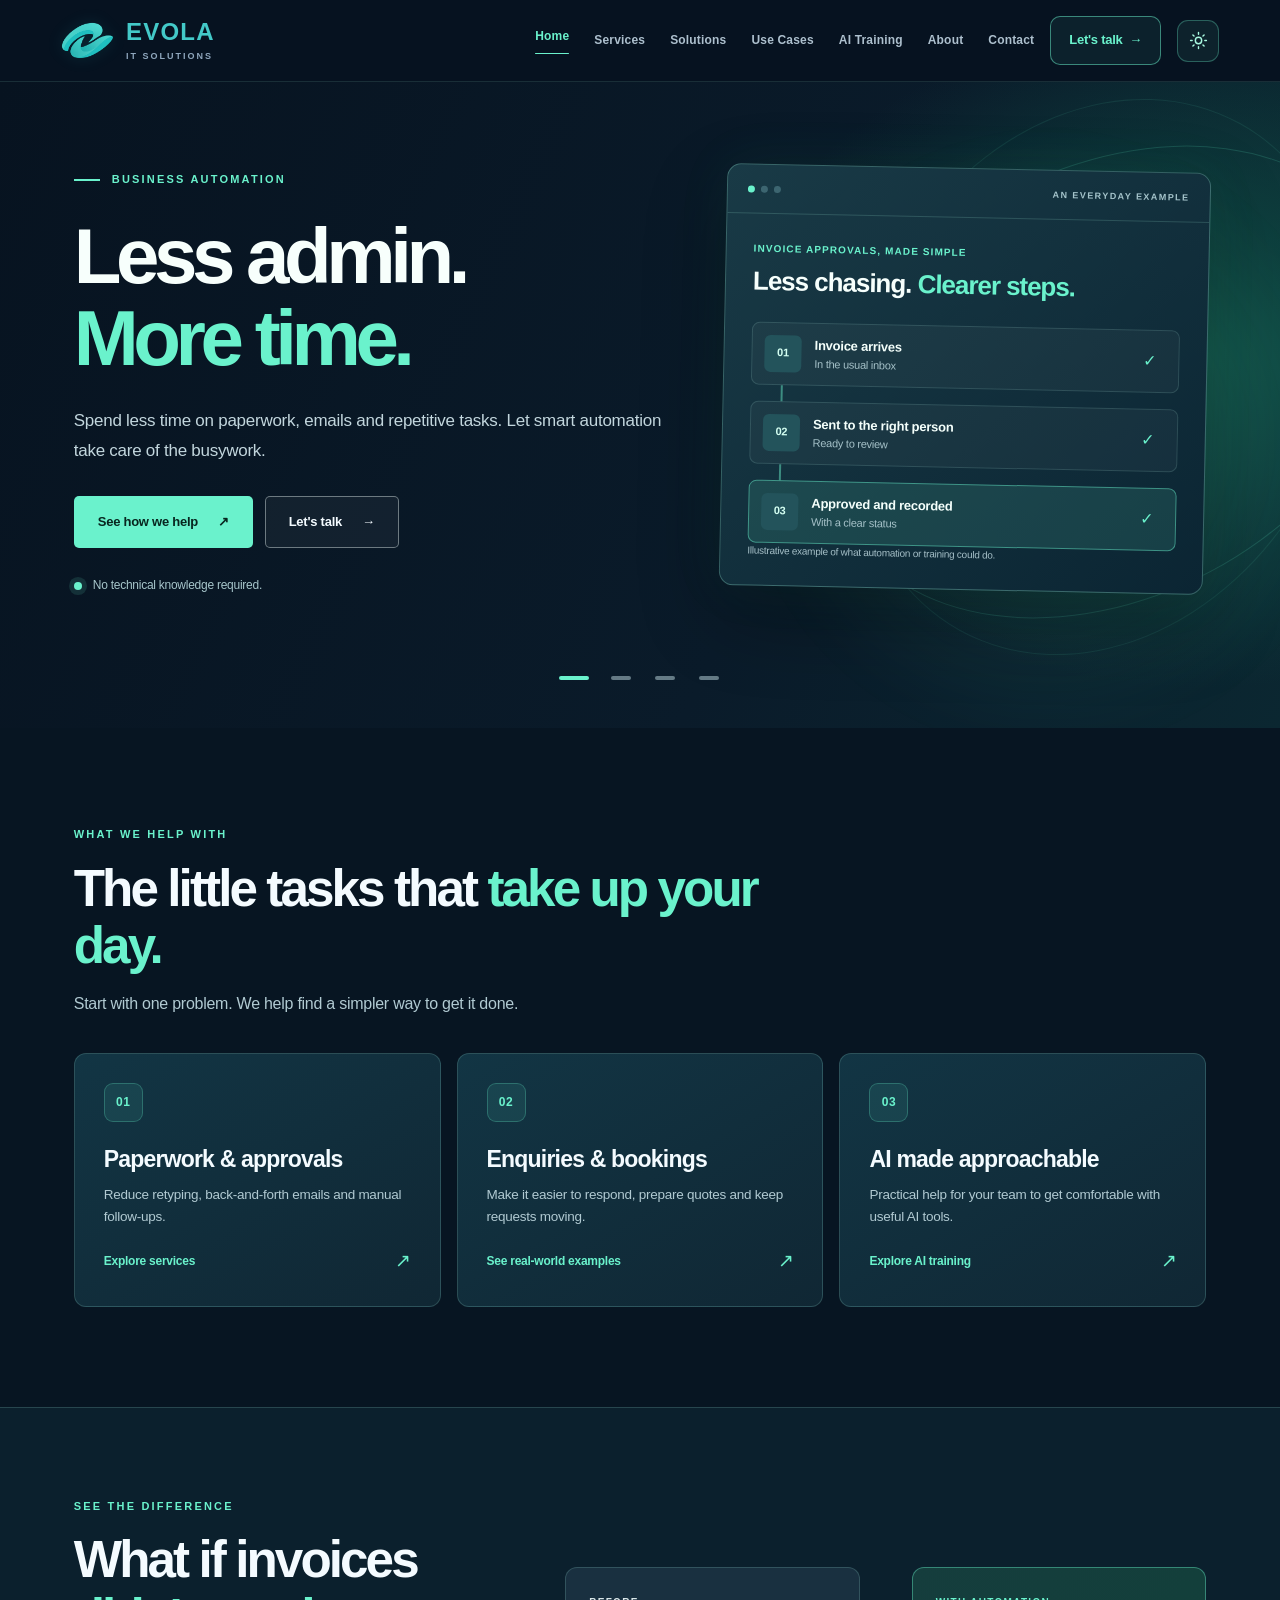
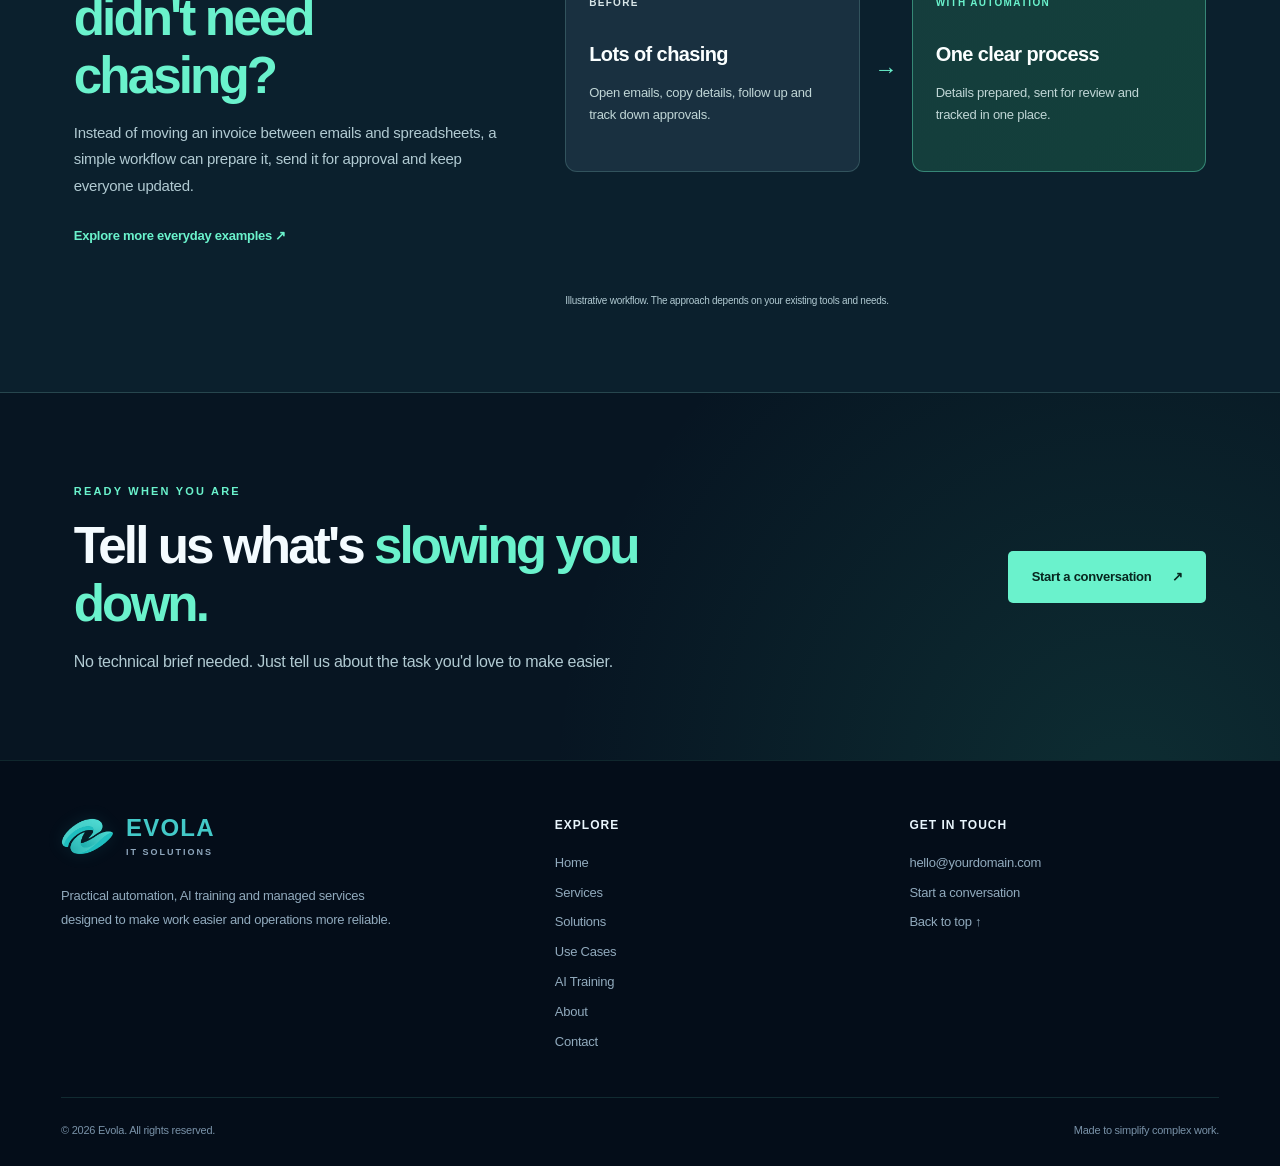
==== commit 3022fb1c: "Add files via upload" ====
--- a/index.html
+++ b/index.html
@@ -4,20 +4,21 @@
 /* Read the saved theme before CSS paints to avoid a flash on navigation. */
 (function () {
   var theme = 'dark';
-  try { if (window.localStorage.getItem('ctrl-alt-automate-theme') === 'light') theme = 'light'; } catch (_) {}
+  try { if (window.localStorage.getItem('evola-theme') === 'light') theme = 'light'; } catch (_) {}
   document.documentElement.setAttribute('data-theme', theme);
 })();
 </script>
 <meta charset="utf-8"/><meta content="width=device-width, initial-scale=1.0" name="viewport"/>
-<meta content="#071523" name="theme-color"/><meta content="Spend less time on paperwork, emails and approvals. Ctrl Alt Automate helps businesses simplify everyday work, with no tech jargon." name="description"/>
-<meta content="website" property="og:type"/><meta content="Ctrl Alt Automate" property="og:site_name"/><meta content="Less Admin. More Time. | Ctrl Alt Automate" property="og:title"/><meta content="We make the everyday tasks that slow your business down simpler, from invoices and approvals to customer enquiries and reminders." property="og:description"/>
-<title>Less Admin. More Time. | Ctrl Alt Automate</title>
-<link href="data:image/svg+xml,%3Csvg xmlns='http://www.w3.org/2000/svg' viewBox='0 0 64 64'%3E%3Crect width='64' height='64' rx='17' fill='%23071523'/%3E%3Cpath d='M17 39V19h12v12H17m18-12h12v12H35M17 35h12v12H17m18-12h12v12H35' fill='%236af2cc'/%3E%3C/svg%3E" rel="icon"/>
-<link href="styles.css" rel="stylesheet"/><link href="premium.css" rel="stylesheet"/><link href="theme.css" rel="stylesheet"/><link href="usecases.css" rel="stylesheet"/><link href="homepage.css" rel="stylesheet"/><link href="carousel.css?v=2" rel="stylesheet"/></head><body><a class="skip-link" href="#main">Skip to content</a>
+<meta content="#071523" name="theme-color"/><meta content="Spend less time on paperwork, emails and approvals. Evola helps businesses simplify everyday work, with no tech jargon." name="description"/>
+<meta content="website" property="og:type"/><meta content="Evola" property="og:site_name"/><meta content="Less Admin. More Time. | Evola" property="og:title"/><meta content="We make the everyday tasks that slow your business down simpler, from invoices and approvals to customer enquiries and reminders." property="og:description"/>
+<title>Less Admin. More Time. | Evola</title>
+<link rel="icon" type="image/png" href="evola-symbol.png"/>
+<link href="styles.css" rel="stylesheet"/><link href="premium.css" rel="stylesheet"/><link href="theme.css" rel="stylesheet"/><link href="usecases.css" rel="stylesheet"/><link href="homepage.css" rel="stylesheet"/><link href="carousel.css?v=3" rel="stylesheet"/><link rel="stylesheet" href="evola.css?v=1"/>
+</head><body><a class="skip-link" href="#main">Skip to content</a>
 <header class="site-header" id="top"><div class="container nav-inner">
-<a aria-label="Ctrl Alt Automate home" class="brand" href="index.html">
-<span aria-hidden="true" class="brand-mark"><span></span><span></span><span></span><span></span></span>
-<span><span class="brand-name">Ctrl Alt <span class="brand-accent">Automate</span></span><span class="brand-label">Managed Services</span></span></a>
+<a aria-label="Evola home" class="brand" href="index.html">
+<img class="evola-symbol" src="evola-symbol.png" alt="" width="385" height="273"/>
+<span><span class="brand-name">Evola</span><span class="brand-label">IT Solutions</span></span></a>
 <nav aria-label="Main navigation" class="nav-links" id="main-nav"><a aria-current="page" href="index.html">Home</a>
 <a href="services.html">Services</a>
 <a href="solutions.html">Solutions</a>
@@ -64,7 +65,7 @@
 <div class="lp-hero-note"><span aria-hidden="true" class="lp-proof-dot"></span>No technical knowledge required.</div></div>
 <div class="lp-hero-visual"><div class="lp-flow-board"><div class="lp-board-top"><span aria-hidden="true" class="lp-tiny-dots"><i></i><i></i><i></i></span><span>AN EVERYDAY EXAMPLE</span></div><div class="lp-board-body"><span class="lp-board-kicker">PRACTICAL LEARNING FOR YOUR TEAM</span><h2>Start small. <span>Build confidence.</span></h2><div class="lp-board-flow"><div class="lp-board-row"><span class="lp-board-index">01</span><span><strong>Learn the basics</strong><small>In plain English</small></span><span aria-hidden="true" class="lp-board-tick">&#10003;</span></div><div aria-hidden="true" class="lp-flow-join"></div><div class="lp-board-row"><span class="lp-board-index">02</span><span><strong>Try everyday tasks</strong><small>With guided exercises</small></span><span aria-hidden="true" class="lp-board-tick">&#10003;</span></div><div aria-hidden="true" class="lp-flow-join"></div><div class="lp-board-row lp-highlight"><span class="lp-board-index">03</span><span><strong>Use AI responsibly</strong><small>Review and improve your work</small></span><span aria-hidden="true" class="lp-board-tick">&#10003;</span></div></div><p class="lp-board-disclaimer">Illustrative example of what automation or training could do.</p></div></div></div>
 </div></article></div>
-<div class="lp-carousel-controls" hidden><div class="lp-carousel-position"><span class="lp-slide-count" aria-hidden="true">01 / 04</span><div class="lp-slide-dots" aria-label="Choose slide"><button type="button" class="lp-slide-dot" data-slide="0" aria-label="Show slide 1: Business automation" aria-current="true"><span></span></button><button type="button" class="lp-slide-dot" data-slide="1" aria-label="Show slide 2: AI solutions" ><span></span></button><button type="button" class="lp-slide-dot" data-slide="2" aria-label="Show slide 3: Business workflows" ><span></span></button><button type="button" class="lp-slide-dot" data-slide="3" aria-label="Show slide 4: AI training" ><span></span></button></div></div><div class="lp-carousel-buttons"><button class="lp-control lp-prev" type="button" aria-label="Previous slide">&#8592;</button><button class="lp-control lp-next" type="button" aria-label="Next slide">&#8594;</button></div></div>
+<div class="lp-carousel-controls" hidden><div class="lp-carousel-position"><span class="lp-slide-count" aria-hidden="true">01 / 04</span><div class="lp-slide-dots" aria-label="Choose slide"><button type="button" class="lp-slide-dot" data-slide="0" aria-label="Show slide 1: Business automation" aria-current="true"><span></span></button><button type="button" class="lp-slide-dot" data-slide="1" aria-label="Show slide 2: AI solutions" ><span></span></button><button type="button" class="lp-slide-dot" data-slide="2" aria-label="Show slide 3: Business workflows" ><span></span></button><button type="button" class="lp-slide-dot" data-slide="3" aria-label="Show slide 4: AI training" ><span></span></button></div></div></div>
 <span class="lp-sr-only lp-carousel-status" role="status"></span></div></section>
 <section aria-labelledby="lp-help-title" class="lp-help" id="what-we-help-with">
 <div class="container">
@@ -103,11 +104,11 @@
 </div>
 </section>
 </main><footer class="site-footer"><div class="container">
-<div class="footer-grid"><div><a aria-label="Ctrl Alt Automate home" class="brand" href="index.html">
-<span aria-hidden="true" class="brand-mark"><span></span><span></span><span></span><span></span></span>
-<span><span class="brand-name">Ctrl Alt <span class="brand-accent">Automate</span></span><span class="brand-label">Managed Services</span></span></a><p class="footer-description">Practical automation, AI training and managed services designed to make work easier and operations more reliable.</p></div>
+<div class="footer-grid"><div><a aria-label="Evola home" class="brand" href="index.html">
+<img class="evola-symbol" src="evola-symbol.png" alt="" width="385" height="273"/>
+<span><span class="brand-name">Evola</span><span class="brand-label">IT Solutions</span></span></a><p class="footer-description">Practical automation, AI training and managed services designed to make work easier and operations more reliable.</p></div>
 <div><h3 class="footer-heading">Explore</h3><div class="footer-list"><a href="index.html">Home</a><a href="services.html">Services</a><a href="solutions.html">Solutions</a>
 <a href="use-cases.html">Use Cases</a><a href="ai-training.html">AI Training</a><a href="about.html">About</a><a href="contact.html">Contact</a></div></div>
 <div><h3 class="footer-heading">Get in touch</h3><div class="footer-list"><a href="mailto:hello@yourdomain.com">hello@yourdomain.com</a><a href="contact.html">Start a conversation</a><a href="#top">Back to top ↑</a></div></div></div>
-<div class="footer-bottom"><span>© <span class="js-year">2026</span> Ctrl Alt Automate. All rights reserved.</span><span>Made to simplify complex work.</span></div>
-</div></footer><script defer="" src="script.js"></script><script defer src="carousel.js?v=2"></script></body></html>+<div class="footer-bottom"><span>© <span class="js-year">2026</span> Evola. All rights reserved.</span><span>Made to simplify complex work.</span></div>
+</div></footer><script defer="" src="script.js"></script><script defer src="carousel.js?v=3"></script></body></html>
--- a/styles.css
+++ b/styles.css
@@ -418,7 +418,7 @@
  .detail-card,.track-card,.contact-option { padding:25px; }
 }
 
-/* Ctrl Alt Automate: preserve comfortable header spacing with the expanded brand. */
+/* Evola: preserve comfortable header spacing with the expanded brand. */
 @media (max-width: 1050px) and (min-width: 821px) {
   .site-header { height: 72px; }
   .nav-cta { display: none; }
--- a/premium.css
+++ b/premium.css
@@ -1,4 +1,4 @@
-/* Ctrl Alt Automate - Midnight + Electric Mint Design System */
+/* Evola - Midnight + Electric Mint Design System */
 :root {
   --navy: #071523;
   --navy-deep: #050e1a;
--- a/theme.css
+++ b/theme.css
@@ -1,4 +1,4 @@
-/* Ctrl Alt Automate - user-selected appearance.
+/* Evola - user-selected appearance.
    Dark: existing premium.css artwork. Light: fresh ivory-mist and deep-teal palette.
    The home workflow illustration remains a dark digital dashboard in both themes. */
 
--- a/usecases.css
+++ b/usecases.css
@@ -1,4 +1,4 @@
-/* Ctrl Alt Automate | Industry use cases + contact composer.
+/* Evola | Industry use cases + contact composer.
    Fully static, works with the existing light/dark theme, no external fonts. */
 :root {
   --uc-bg: #091b2a;
--- a/homepage.css
+++ b/homepage.css
@@ -1,4 +1,4 @@
-/* Ctrl Alt Automate simplified homepage — original responsive styling. */
+/* Evola simplified homepage — original responsive styling. */
 .lp-main {
   --lp-bg:#071522; --lp-bg-alt:#0b1e2b; --lp-panel:#102c3b;
   --lp-ink:#f4fbff; --lp-copy:#b1cad2; --lp-mint:#6af2cc;
--- a/carousel.css
+++ b/carousel.css
@@ -1,8 +1,8 @@
 /* A stable-height, progressively enhanced homepage carousel. */
 .lp-carousel-inner{position:relative;z-index:1;padding-top:0;padding-bottom:28px}
 .lp-carousel .lp-slides{display:grid;grid-template-columns:minmax(0,1fr)}
-.lp-carousel .lp-slide{grid-area:1/1;min-width:0;visibility:hidden;opacity:0;pointer-events:none}
-.lp-carousel .lp-slide.is-active{visibility:visible;opacity:1;pointer-events:auto;animation:lp-slide-in .65s ease both}
+.lp-carousel .lp-slide{grid-area:1/1;min-width:0;visibility:hidden;opacity:0;pointer-events:none;transition:opacity 1s cubic-bezier(.4,0,.2,1),visibility 0s linear 1s;z-index:0}
+.lp-carousel .lp-slide.is-active{visibility:visible;opacity:1;pointer-events:auto;transition:opacity 1s cubic-bezier(.4,0,.2,1),visibility 0s;z-index:1}
 .lp-carousel .lp-hero-inner{padding-top:60px;padding-bottom:36px;min-height:570px}
 .lp-carousel .lp-slide-title{font-size:clamp(50px,6.1vw,91px);font-weight:900;letter-spacing:-.07em;line-height:1.04;margin:28px 0 27px;color:#f7fffc;overflow-wrap:normal}
 html[data-theme="light"] .lp-carousel .lp-slide-title{color:#123346}
@@ -28,4 +28,7 @@
 @media(max-width:1060px){.lp-carousel .lp-slide-title{font-size:clamp(44px,5.7vw,75px)}}
 @media(max-width:850px){.lp-carousel .lp-hero-inner{min-height:unset;padding-top:58px;padding-bottom:35px;gap:28px}.lp-carousel .lp-slide-title{font-size:clamp(49px,9vw,76px)}}
 @media(max-width:650px){.lp-carousel .lp-hero-inner{padding-top:45px;padding-bottom:26px;gap:24px}.lp-carousel .lp-slide-title{font-size:clamp(38px,10.5vw,65px);margin:20px 0}.lp-carousel .lp-board-body{padding:17px}.lp-carousel .lp-board-row{padding:9px}.lp-carousel .lp-board-body h2{margin-bottom:15px}.lp-carousel .lp-board-top{padding:12px}.lp-carousel .lp-board-disclaimer{margin-top:12px}.lp-carousel .lp-hero-copy>p{margin-bottom:19px}.lp-carousel .lp-hero-note{margin-top:16px}.lp-carousel-inner{padding-bottom:18px}.lp-carousel-controls{gap:5px}.lp-carousel-position,.lp-slide-dots,.lp-carousel-buttons{gap:3px}.lp-slide-count{margin-right:3px}.lp-slide-dot{min-width:29px;padding:3px}.lp-slide-dot span{width:17px}.lp-slide-dot[aria-current="true"] span{width:22px}.lp-control{padding:0 9px}}
-@media(prefers-reduced-motion:reduce){.lp-carousel .lp-slide.is-active{animation:none}.lp-carousel .lp-art-glow,.lp-carousel .lp-orbit,.lp-slide-dot span{transition:none}}
+@media(prefers-reduced-motion:reduce){.lp-carousel .lp-slide,.lp-carousel .lp-slide.is-active{transition:none}.lp-carousel .lp-art-glow,.lp-carousel .lp-orbit,.lp-slide-dot span{transition:none}}
+
+/* Minimal slide selection; no directional or playback buttons. */
+.lp-carousel-controls{justify-content:center;border-top:0;padding-top:4px}.lp-carousel-position{justify-content:center}.lp-slide-count{display:none}
--- a/evola.css
+++ b/evola.css
@@ -0,0 +1,13 @@
+/* Evola identity, adapted from the supplied logo. */
+.brand .evola-symbol{display:block;width:53px;height:39px;object-fit:contain;flex:0 0 auto;filter:drop-shadow(0 0 8px rgba(33,193,190,.12))}
+.brand .brand-name{font-size:24px;font-weight:850;letter-spacing:1.2px;line-height:1;color:#43c9c8;text-transform:uppercase}
+.brand .brand-label{font-size:9px;letter-spacing:2px;margin-top:5px;color:var(--muted,#aec6d1)}
+html[data-theme="light"] .brand .brand-name{color:#087e83}
+@media(max-width:650px){.brand .evola-symbol{width:43px;height:32px}.brand .brand-name{font-size:20px}.brand .brand-label{font-size:8px;letter-spacing:1.5px}}
+/* Native same-origin document transitions; unsupported browsers navigate normally. */
+@view-transition{navigation:auto}
+::view-transition-old(root){animation: evola-page-out .24s ease both}
+::view-transition-new(root){animation: evola-page-in .38s ease both}
+@keyframes evola-page-out{to{opacity:0}}
+@keyframes evola-page-in{from{opacity:0}to{opacity:1}}
+@media(prefers-reduced-motion:reduce){@view-transition{navigation:none}::view-transition-old(root),::view-transition-new(root){animation:none}}
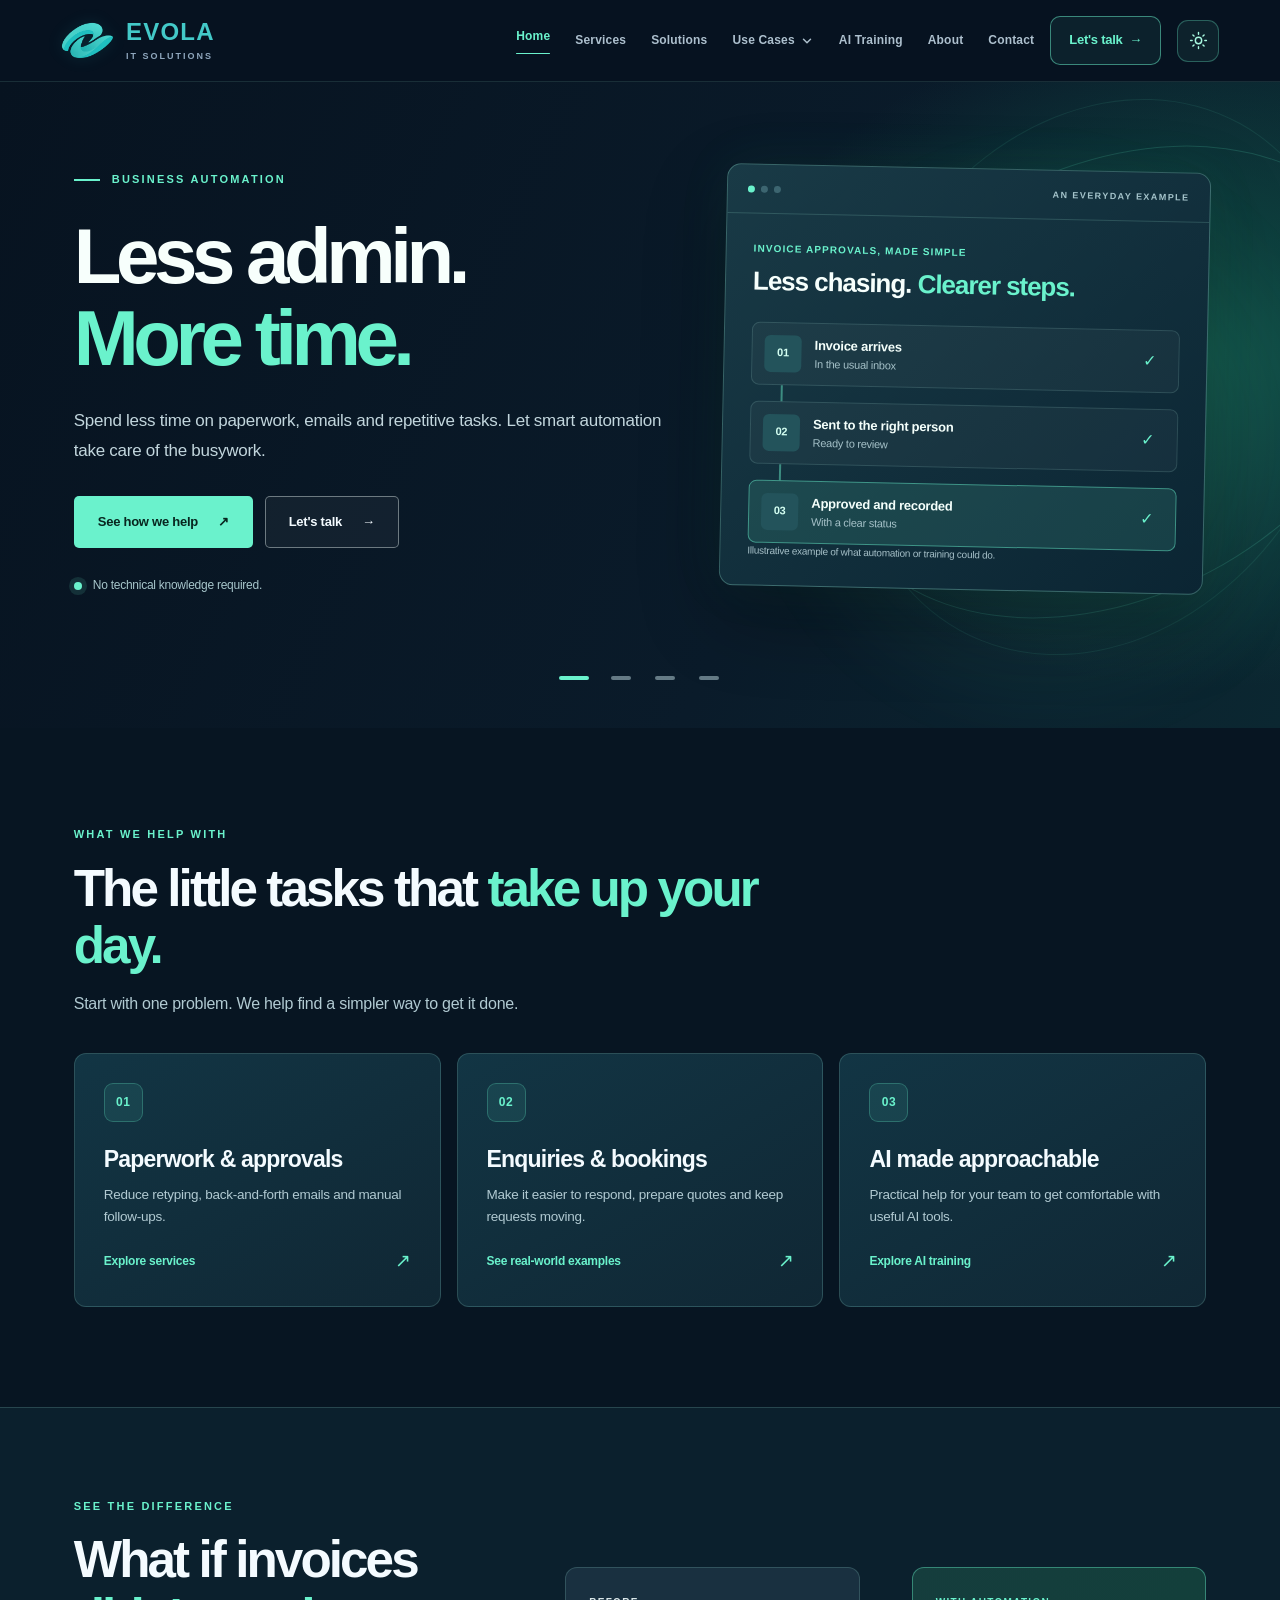
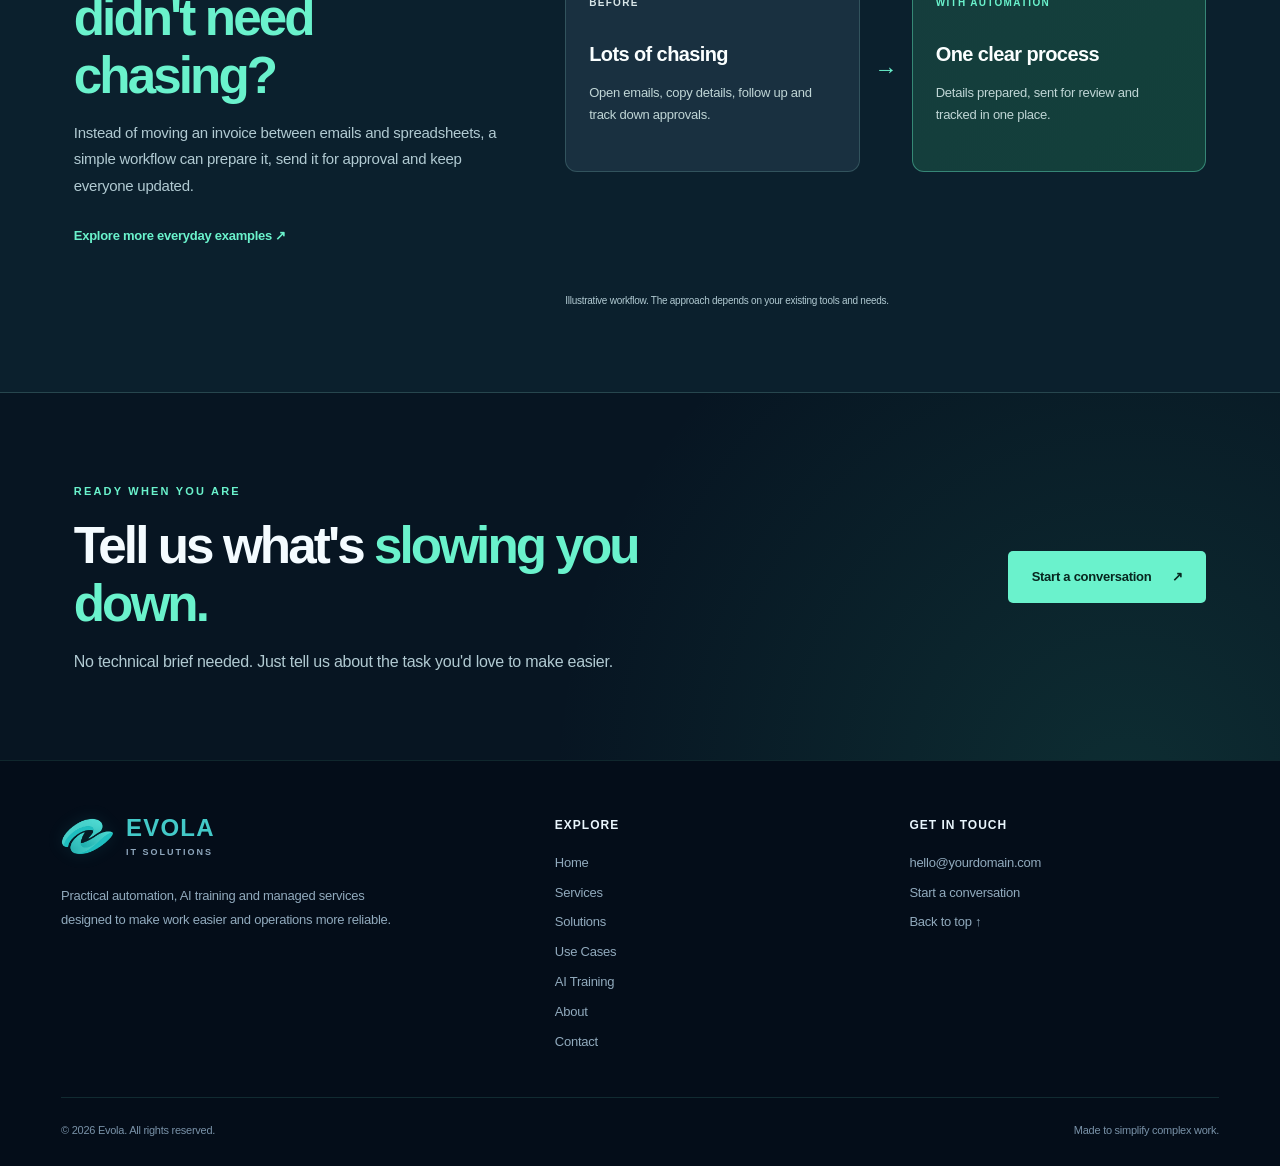
==== commit 7f85568b: "Add files via upload" ====
--- a/index.html
+++ b/index.html
@@ -14,6 +14,7 @@
 <title>Less Admin. More Time. | Evola</title>
 <link rel="icon" type="image/png" href="evola-symbol.png"/>
 <link href="styles.css" rel="stylesheet"/><link href="premium.css" rel="stylesheet"/><link href="theme.css" rel="stylesheet"/><link href="usecases.css" rel="stylesheet"/><link href="homepage.css" rel="stylesheet"/><link href="carousel.css?v=3" rel="stylesheet"/><link rel="stylesheet" href="evola.css?v=1"/>
+<link rel="stylesheet" href="industry-menu.css?v=1"/>
 </head><body><a class="skip-link" href="#main">Skip to content</a>
 <header class="site-header" id="top"><div class="container nav-inner">
 <a aria-label="Evola home" class="brand" href="index.html">
@@ -22,7 +23,19 @@
 <nav aria-label="Main navigation" class="nav-links" id="main-nav"><a aria-current="page" href="index.html">Home</a>
 <a href="services.html">Services</a>
 <a href="solutions.html">Solutions</a>
-<a href="use-cases.html">Use Cases</a>
+<div class="industry-dropdown">
+<button type="button" class="industry-trigger" aria-expanded="false" aria-controls="industry-menu">Use Cases <svg viewBox="0 0 16 16" width="14" height="14" fill="none" stroke="currentColor" stroke-width="1.7" stroke-linecap="round" stroke-linejoin="round" aria-hidden="true"><path d="m4 6 4 4 4-4"/></svg></button>
+<div class="industry-menu" id="industry-menu" hidden>
+<span class="industry-menu-label">EXPLORE BY INDUSTRY</span>
+<a href="use-cases.html?industry=finance#browse-usecases" data-industry-link="finance">Finance</a>
+<a href="use-cases.html?industry=assets#browse-usecases" data-industry-link="assets">Asset Management</a>
+<a href="use-cases.html?industry=retail#browse-usecases" data-industry-link="retail">Retail</a>
+<a href="use-cases.html?industry=councils#browse-usecases" data-industry-link="councils">Councils</a>
+<a href="use-cases.html?industry=schools#browse-usecases" data-industry-link="schools">Schools</a>
+<a href="use-cases.html?industry=tradies#browse-usecases" data-industry-link="tradies">Tradies</a>
+<a href="use-cases.html?industry=healthcare#browse-usecases" data-industry-link="healthcare">Healthcare</a>
+<a class="industry-all" href="use-cases.html#browse-usecases" data-industry-link="all">View all use cases <span aria-hidden="true">&#8599;</span></a>
+</div></div>
 <a href="ai-training.html">AI Training</a>
 <a href="about.html">About</a>
 <a href="contact.html">Contact</a></nav>
@@ -111,4 +124,4 @@
 <a href="use-cases.html">Use Cases</a><a href="ai-training.html">AI Training</a><a href="about.html">About</a><a href="contact.html">Contact</a></div></div>
 <div><h3 class="footer-heading">Get in touch</h3><div class="footer-list"><a href="mailto:hello@yourdomain.com">hello@yourdomain.com</a><a href="contact.html">Start a conversation</a><a href="#top">Back to top ↑</a></div></div></div>
 <div class="footer-bottom"><span>© <span class="js-year">2026</span> Evola. All rights reserved.</span><span>Made to simplify complex work.</span></div>
-</div></footer><script defer="" src="script.js"></script><script defer src="carousel.js?v=3"></script></body></html>+</div></footer><script defer="" src="script.js?v=2"></script><script defer src="carousel.js?v=3"></script></body></html>
--- a/industry-menu.css
+++ b/industry-menu.css
@@ -0,0 +1,27 @@
+/* Shared industry disclosure, with the existing dark/light palette. */
+.industry-dropdown { position:relative; flex:0 0 auto; }
+.industry-trigger { display:flex; align-items:center; gap:5px; background:transparent; border:0; padding:0; color:#adc0ce; font:inherit; font-size:12px; font-weight:650; letter-spacing:.015em; cursor:pointer; white-space:nowrap; }
+.industry-trigger svg { flex:none; transition:transform .18s ease; }
+.industry-trigger[aria-expanded=true] svg { transform:rotate(180deg); }
+.industry-trigger:hover,.industry-trigger[aria-expanded=true],.industry-dropdown.is-current .industry-trigger { color:var(--mint); }
+.industry-menu { position:absolute; top:calc(100% + 15px); left:-18px; width:232px; padding:9px; background:#0b2030; border:1px solid rgba(106,242,204,.22); border-radius:13px; box-shadow:0 18px 48px rgba(0,0,0,.35); z-index:60; }
+.industry-menu[hidden] { display:none !important; }
+.industry-menu-label { display:block; color:#8fa7bd; font-size:10px; font-weight:700; letter-spacing:.09em; padding:9px 11px 6px; }
+.nav-links .industry-menu a { display:block; color:#d3e4ed; font-size:13px; font-weight:600; padding:9px 11px; border-radius:7px; line-height:1.45; }
+.nav-links .industry-menu a:hover,.nav-links .industry-menu a:focus-visible,.nav-links .industry-menu a[aria-current=true] { color:var(--mint); background:rgba(106,242,204,.09); }
+.nav-links .industry-menu .industry-all { border-top:1px solid var(--line); border-radius:0 0 7px 7px; margin-top:5px; padding-top:12px; color:var(--mint); display:flex; justify-content:space-between; }
+html[data-theme=light] .industry-trigger { color:#3f5968; }
+html[data-theme=light] .industry-trigger:hover,html[data-theme=light] .industry-trigger[aria-expanded=true],html[data-theme=light] .industry-dropdown.is-current .industry-trigger { color:#08715e; }
+html[data-theme=light] .industry-menu { background:#f9fdfd; border-color:#cde4e1; box-shadow:0 18px 48px rgba(14,57,69,.14); }
+html[data-theme=light] .industry-menu-label { color:#577482; }
+html[data-theme=light] .nav-links .industry-menu a { color:#355769; }
+html[data-theme=light] .nav-links .industry-menu a:hover,html[data-theme=light] .nav-links .industry-menu a:focus-visible,html[data-theme=light] .nav-links .industry-menu a[aria-current=true] { color:#08715e; background:#e4f4ef; }
+html[data-theme=light] .nav-links .industry-menu .industry-all { color:#08715e; }
+@media(max-width:1050px) {
+  .nav-links.open { max-height:calc(100vh - 72px); max-height:calc(100dvh - 72px); overflow-y:auto; overscroll-behavior:contain; }
+  .industry-trigger { width:100%; justify-content:space-between; padding:13px 0; font-size:15px; text-align:left; color:#c9dce6; }
+  .industry-menu { position:static; width:auto; margin:0 0 8px; padding:5px 8px 8px; box-shadow:none; }
+  .nav-links .industry-menu a { padding:10px 11px; font-size:14px; }
+  html[data-theme=light] .industry-menu { box-shadow:none; }
+}
+@media(prefers-reduced-motion:reduce) { .industry-trigger svg { transition:none; } }
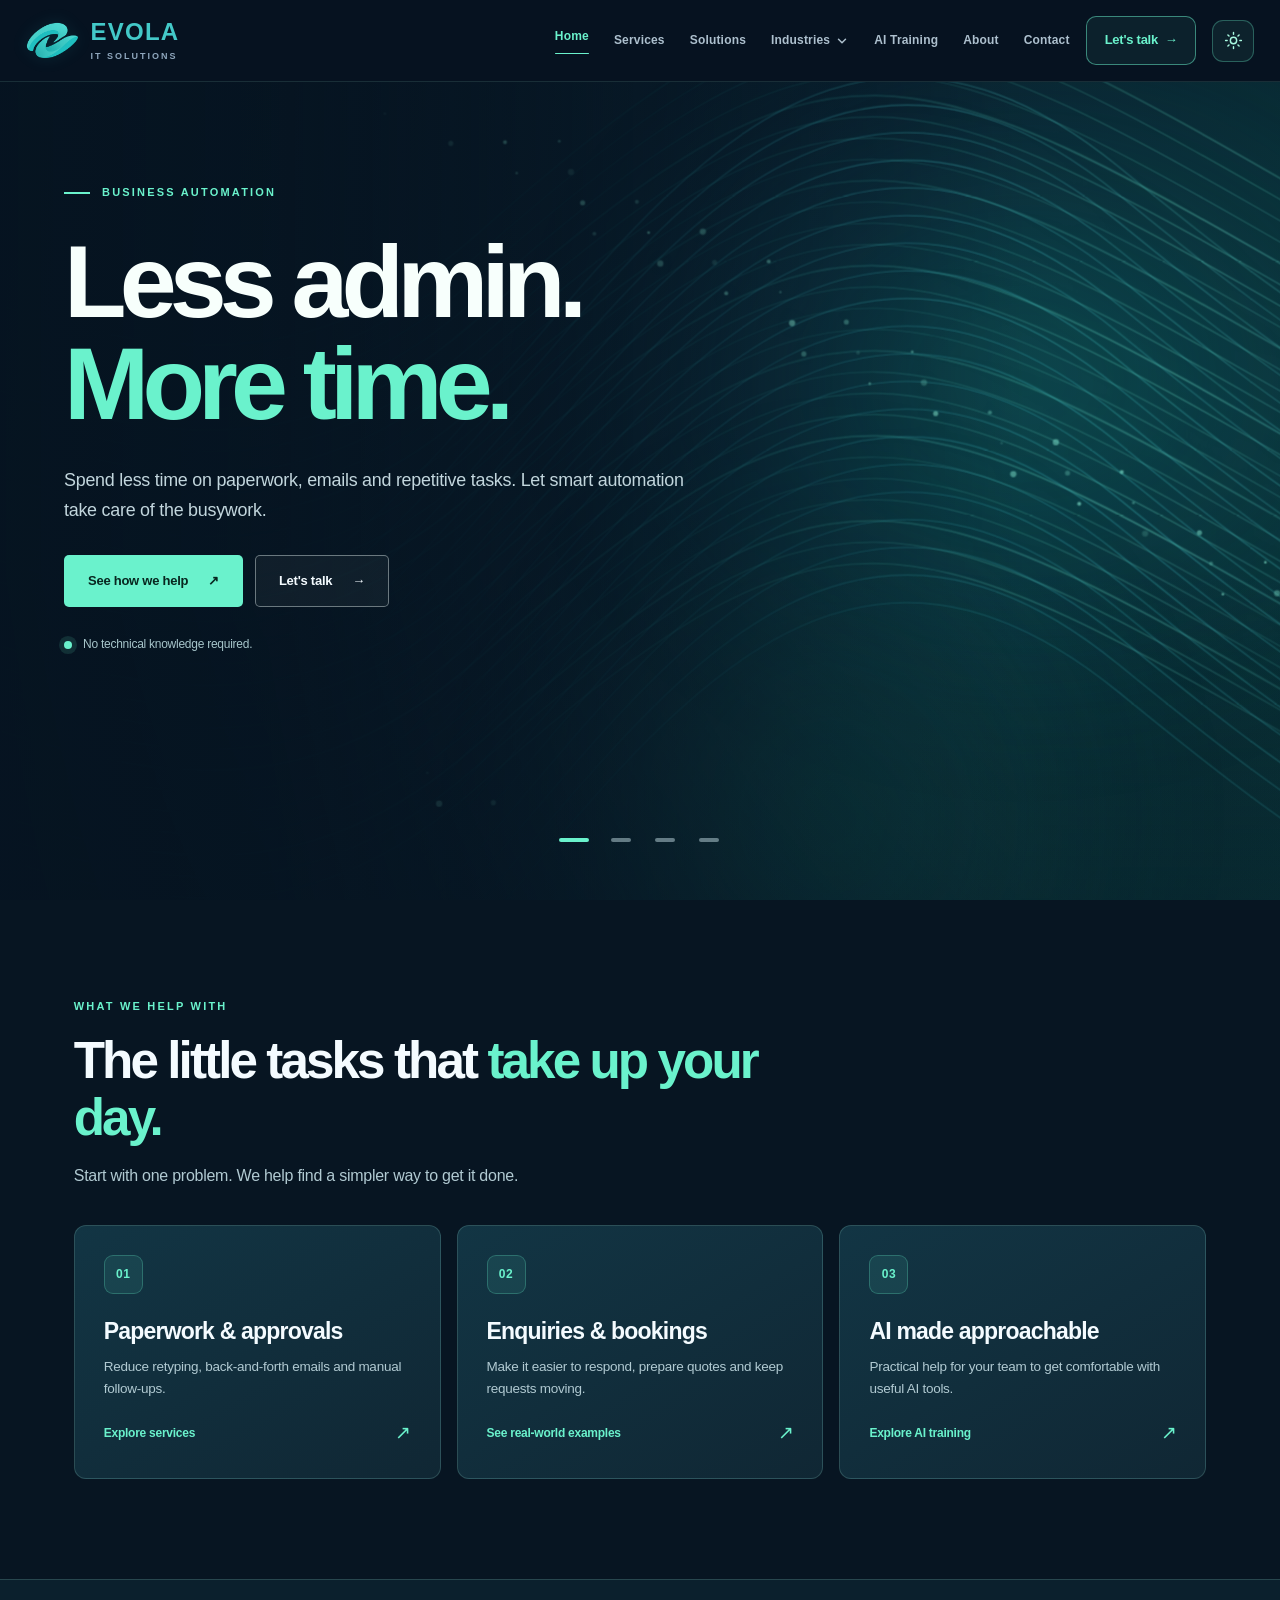
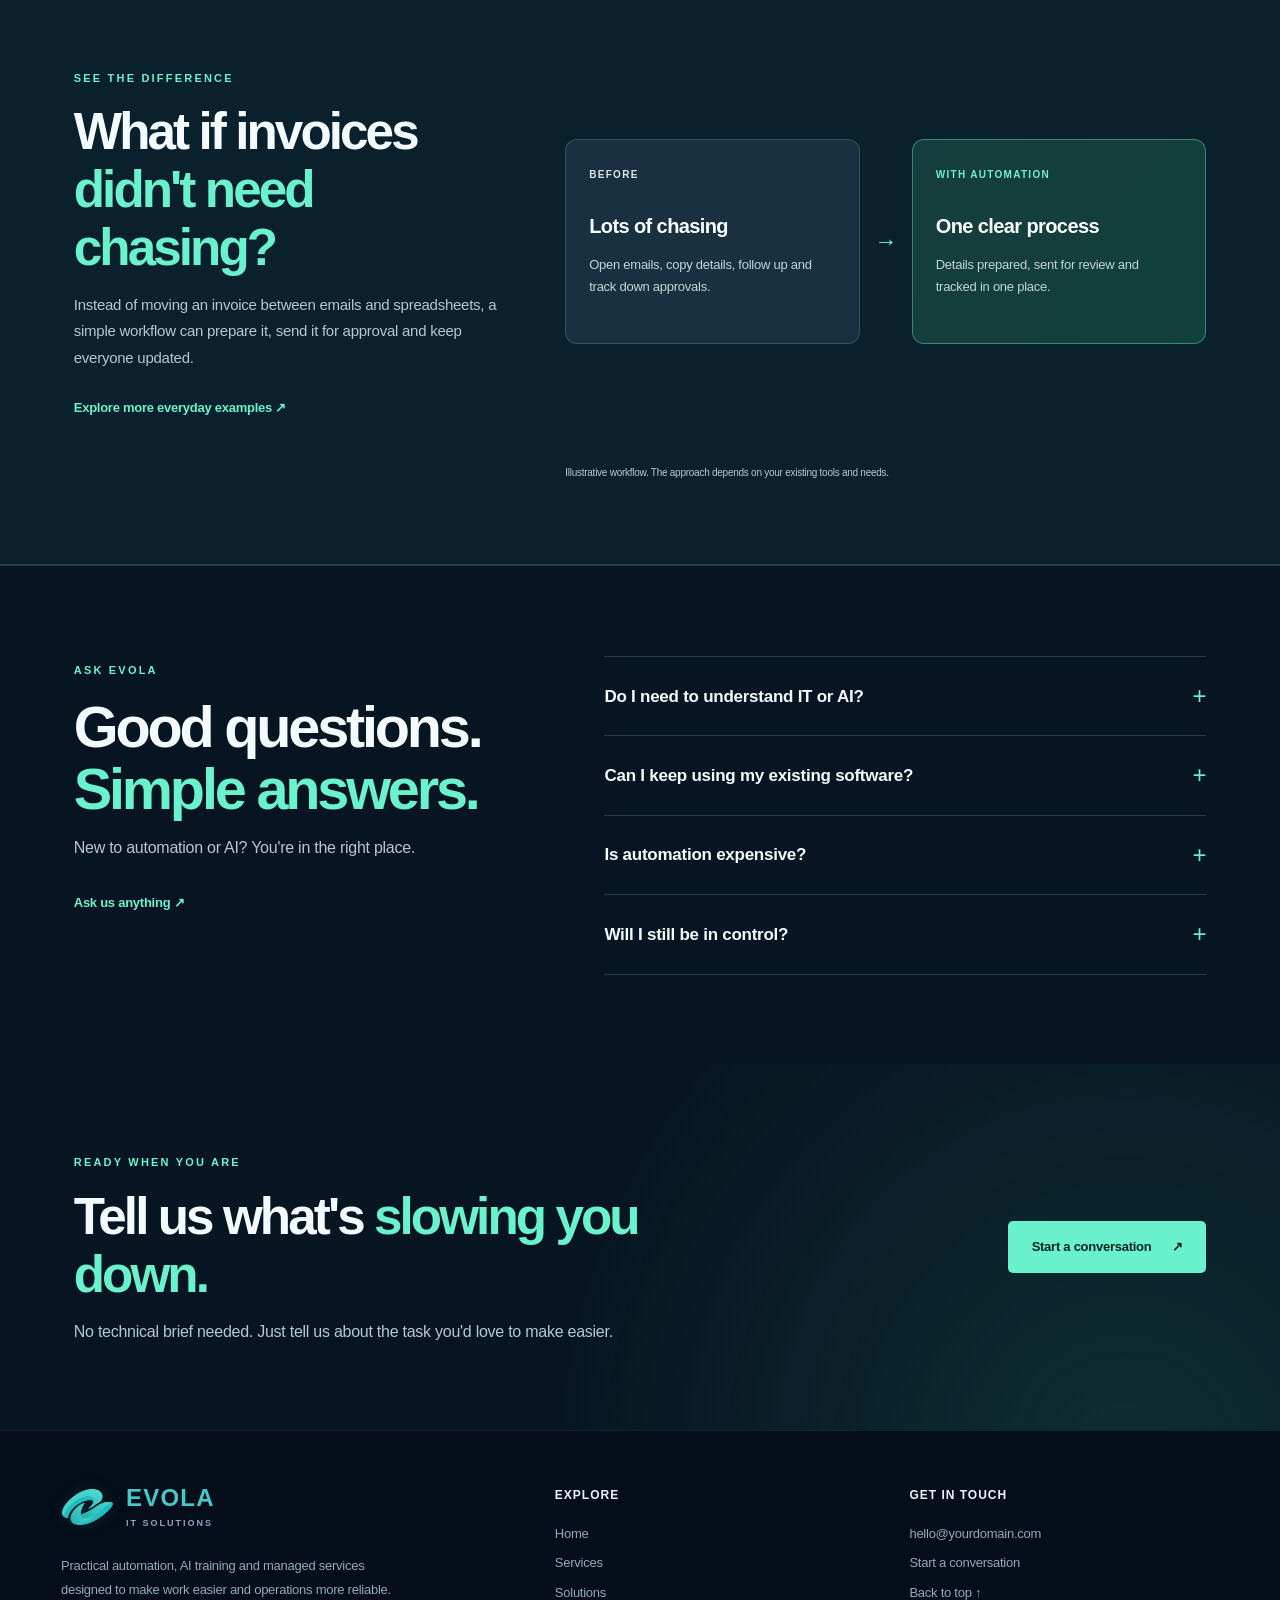
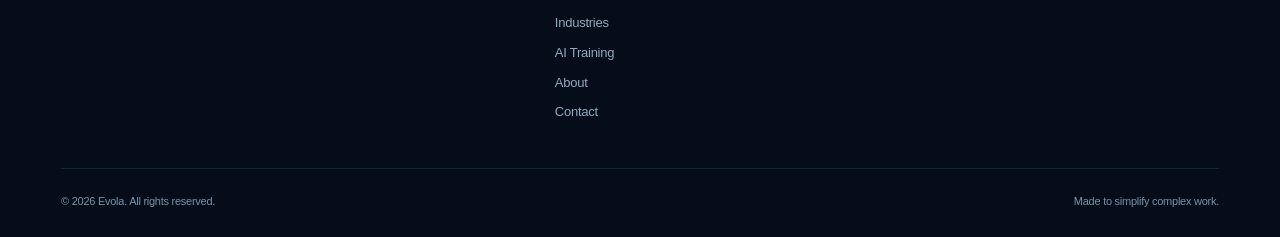
==== commit 951c7a98: "Add files via upload" ====
--- a/index.html
+++ b/index.html
@@ -13,8 +13,9 @@
 <meta content="website" property="og:type"/><meta content="Evola" property="og:site_name"/><meta content="Less Admin. More Time. | Evola" property="og:title"/><meta content="We make the everyday tasks that slow your business down simpler, from invoices and approvals to customer enquiries and reminders." property="og:description"/>
 <title>Less Admin. More Time. | Evola</title>
 <link rel="icon" type="image/png" href="evola-symbol.png"/>
-<link href="styles.css" rel="stylesheet"/><link href="premium.css" rel="stylesheet"/><link href="theme.css" rel="stylesheet"/><link href="usecases.css" rel="stylesheet"/><link href="homepage.css" rel="stylesheet"/><link href="carousel.css?v=3" rel="stylesheet"/><link rel="stylesheet" href="evola.css?v=1"/>
-<link rel="stylesheet" href="industry-menu.css?v=1"/>
+<link href="styles.css" rel="stylesheet"/><link href="premium.css" rel="stylesheet"/><link href="theme.css" rel="stylesheet"/><link href="usecases.css" rel="stylesheet"/><link href="homepage.css" rel="stylesheet"/><link href="carousel.css?v=3" rel="stylesheet"/><link rel="stylesheet" href="evola.css?v=2"/>
+<link rel="stylesheet" href="industry-menu.css?v=3"/>
+<link rel="stylesheet" href="experience.css?v=1"/>
 </head><body><a class="skip-link" href="#main">Skip to content</a>
 <header class="site-header" id="top"><div class="container nav-inner">
 <a aria-label="Evola home" class="brand" href="index.html">
@@ -24,17 +25,17 @@
 <a href="services.html">Services</a>
 <a href="solutions.html">Solutions</a>
 <div class="industry-dropdown">
-<button type="button" class="industry-trigger" aria-expanded="false" aria-controls="industry-menu">Use Cases <svg viewBox="0 0 16 16" width="14" height="14" fill="none" stroke="currentColor" stroke-width="1.7" stroke-linecap="round" stroke-linejoin="round" aria-hidden="true"><path d="m4 6 4 4 4-4"/></svg></button>
+<button type="button" class="industry-trigger" aria-expanded="false" aria-controls="industry-menu">Industries <svg viewBox="0 0 16 16" width="14" height="14" fill="none" stroke="currentColor" stroke-width="1.7" stroke-linecap="round" stroke-linejoin="round" aria-hidden="true"><path d="m4 6 4 4 4-4"/></svg></button>
 <div class="industry-menu" id="industry-menu" hidden>
 <span class="industry-menu-label">EXPLORE BY INDUSTRY</span>
-<a href="use-cases.html?industry=finance#browse-usecases" data-industry-link="finance">Finance</a>
-<a href="use-cases.html?industry=assets#browse-usecases" data-industry-link="assets">Asset Management</a>
-<a href="use-cases.html?industry=retail#browse-usecases" data-industry-link="retail">Retail</a>
-<a href="use-cases.html?industry=councils#browse-usecases" data-industry-link="councils">Councils</a>
-<a href="use-cases.html?industry=schools#browse-usecases" data-industry-link="schools">Schools</a>
-<a href="use-cases.html?industry=tradies#browse-usecases" data-industry-link="tradies">Tradies</a>
-<a href="use-cases.html?industry=healthcare#browse-usecases" data-industry-link="healthcare">Healthcare</a>
-<a class="industry-all" href="use-cases.html#browse-usecases" data-industry-link="all">View all use cases <span aria-hidden="true">&#8599;</span></a>
+<a href="use-cases.html?industry=finance#browse-usecases" data-industry-link="finance"><svg class="industry-icon" viewBox="0 0 24 24" fill="none" stroke="currentColor" stroke-width="1.6" stroke-linecap="round" stroke-linejoin="round" aria-hidden="true"><rect x="3" y="5" width="18" height="14" rx="2"/><path d="M3 10h18m-5 5h2"/></svg><span class="industry-item-text"><strong>Finance</strong><small>Invoices, approvals and reporting</small></span></a>
+<a href="use-cases.html?industry=assets#browse-usecases" data-industry-link="assets"><svg class="industry-icon" viewBox="0 0 24 24" fill="none" stroke="currentColor" stroke-width="1.6" stroke-linecap="round" stroke-linejoin="round" aria-hidden="true"><path d="m12 3 9 5v9l-9 5-9-5V8l9-5Zm0 9 9-4M12 12 3 8m9 4v10"/></svg><span class="industry-item-text"><strong>Asset Management</strong><small>Equipment, inventory and maintenance</small></span></a>
+<a href="use-cases.html?industry=retail#browse-usecases" data-industry-link="retail"><svg class="industry-icon" viewBox="0 0 24 24" fill="none" stroke="currentColor" stroke-width="1.6" stroke-linecap="round" stroke-linejoin="round" aria-hidden="true"><path d="M4 8h16l1 13H3L4 8Zm4 0V6a4 4 0 0 1 8 0v2"/></svg><span class="industry-item-text"><strong>Retail</strong><small>Stock, orders and customer enquiries</small></span></a>
+<a href="use-cases.html?industry=councils#browse-usecases" data-industry-link="councils"><svg class="industry-icon" viewBox="0 0 24 24" fill="none" stroke="currentColor" stroke-width="1.6" stroke-linecap="round" stroke-linejoin="round" aria-hidden="true"><path d="m3 9 9-6 9 6H3Zm2 2v7m5-7v7m4-7v7m5-7v7M3 21h18"/></svg><span class="industry-item-text"><strong>Councils</strong><small>Resident requests and permits</small></span></a>
+<a href="use-cases.html?industry=schools#browse-usecases" data-industry-link="schools"><svg class="industry-icon" viewBox="0 0 24 24" fill="none" stroke="currentColor" stroke-width="1.6" stroke-linecap="round" stroke-linejoin="round" aria-hidden="true"><path d="m2 9 10-5 10 5-10 5-10-5Zm4 2v6c4 3 8 3 12 0v-6m4-2v8"/></svg><span class="industry-item-text"><strong>Schools</strong><small>Enrolments and everyday administration</small></span></a>
+<a href="use-cases.html?industry=tradies#browse-usecases" data-industry-link="tradies"><svg class="industry-icon" viewBox="0 0 24 24" fill="none" stroke="currentColor" stroke-width="1.6" stroke-linecap="round" stroke-linejoin="round" aria-hidden="true"><path d="M14 6a5 5 0 0 0-7 6L3 16a3 3 0 0 0 4 4l5-5a5 5 0 0 0 6-7l-4 4-3-3 3-3Z"/></svg><span class="industry-item-text"><strong>Tradies</strong><small>Quotes, scheduling and invoicing</small></span></a>
+<a href="use-cases.html?industry=healthcare#browse-usecases" data-industry-link="healthcare"><svg class="industry-icon" viewBox="0 0 24 24" fill="none" stroke="currentColor" stroke-width="1.6" stroke-linecap="round" stroke-linejoin="round" aria-hidden="true"><path d="M20.8 8.5c0 4-8.8 10-8.8 10s-8.8-6-8.8-10a4.8 4.8 0 0 1 8.8-2.6 4.8 4.8 0 0 1 8.8 2.6Z"/><path d="M5 12h4l2-3 2 6 2-3h4"/></svg><span class="industry-item-text"><strong>Healthcare</strong><small>Appointments and non-clinical administration</small></span></a>
+<a class="industry-all" href="use-cases.html#browse-usecases" data-industry-link="all">View all industries <span aria-hidden="true">&#8599;</span></a>
 </div></div>
 <a href="ai-training.html">AI Training</a>
 <a href="about.html">About</a>
@@ -48,35 +49,31 @@
 <button aria-controls="main-nav" aria-expanded="false" aria-label="Open navigation menu" class="nav-toggle" type="button"><svg fill="none" stroke="currentColor" stroke-linecap="round" stroke-width="2" viewbox="0 0 24 24"><path d="M4 7h16M4 12h16M4 17h16"></path></svg></button>
 </div></header><main class="lp-main" id="main">
 <section aria-label="Discover how we help" aria-roledescription="carousel" class="lp-hero lp-carousel" data-active="0">
-<div aria-hidden="true" class="lp-hero-art"><div class="lp-art-glow"></div><div class="lp-orbit lp-orbit-one"></div><div class="lp-orbit lp-orbit-two"></div></div>
+<div class="ev-hero-scene" aria-hidden="true"><div class="ev-aurora ev-aurora-one"></div><div class="ev-aurora ev-aurora-two"></div><svg class="ev-wave" viewBox="0 0 1920 800" preserveAspectRatio="xMidYMid slice" fill="none"><defs><linearGradient id="ribbon" x1="0" y1="0" x2="1920" y2="450" gradientUnits="userSpaceOnUse"><stop stop-color="#107478" stop-opacity="0"/><stop offset=".47" stop-color="#2ec5bc" stop-opacity=".3"/><stop offset=".76" stop-color="#7bfce0"/><stop offset="1" stop-color="#269bba" stop-opacity=".2"/></linearGradient><linearGradient id="ribbon2" x1="650" y1="700" x2="1800" y2="0" gradientUnits="userSpaceOnUse"><stop stop-color="#1b8a9b" stop-opacity="0"/><stop offset=".6" stop-color="#44cacf"/><stop offset="1" stop-color="#84ffdf" stop-opacity=".3"/></linearGradient></defs><g class="ev-wave-one"><path d="M -180 250 C 200 -20, 465 460, 805 160 S 1205 -100, 1630 145 S 1830 350, 2050 60" stroke="url(#ribbon)" stroke-width="1.65" opacity="0.28"/><path d="M -180 270 C 200 0, 465 480, 805 180 S 1205 -80, 1630 165 S 1830 370, 2050 80" stroke="url(#ribbon)" stroke-width="1.0" opacity="0.30"/><path d="M -180 290 C 200 20, 465 500, 805 200 S 1205 -60, 1630 185 S 1830 390, 2050 100" stroke="url(#ribbon)" stroke-width="1.0" opacity="0.32"/><path d="M -180 310 C 200 40, 465 520, 805 220 S 1205 -40, 1630 205 S 1830 410, 2050 120" stroke="url(#ribbon)" stroke-width="1.0" opacity="0.34"/><path d="M -180 330 C 200 60, 465 540, 805 240 S 1205 -20, 1630 225 S 1830 430, 2050 140" stroke="url(#ribbon)" stroke-width="1.65" opacity="0.36"/><path d="M -180 350 C 200 80, 465 560, 805 260 S 1205 0, 1630 245 S 1830 450, 2050 160" stroke="url(#ribbon)" stroke-width="1.0" opacity="0.38"/><path d="M -180 370 C 200 100, 465 580, 805 280 S 1205 20, 1630 265 S 1830 470, 2050 180" stroke="url(#ribbon)" stroke-width="1.0" opacity="0.40"/><path d="M -180 390 C 200 120, 465 600, 805 300 S 1205 40, 1630 285 S 1830 490, 2050 200" stroke="url(#ribbon)" stroke-width="1.0" opacity="0.28"/><path d="M -180 410 C 200 140, 465 620, 805 320 S 1205 60, 1630 305 S 1830 510, 2050 220" stroke="url(#ribbon)" stroke-width="1.65" opacity="0.30"/><path d="M -180 430 C 200 160, 465 640, 805 340 S 1205 80, 1630 325 S 1830 530, 2050 240" stroke="url(#ribbon)" stroke-width="1.0" opacity="0.32"/><path d="M -180 450 C 200 180, 465 660, 805 360 S 1205 100, 1630 345 S 1830 550, 2050 260" stroke="url(#ribbon)" stroke-width="1.0" opacity="0.34"/><path d="M -180 470 C 200 200, 465 680, 805 380 S 1205 120, 1630 365 S 1830 570, 2050 280" stroke="url(#ribbon)" stroke-width="1.0" opacity="0.36"/><path d="M -180 490 C 200 220, 465 700, 805 400 S 1205 140, 1630 385 S 1830 590, 2050 300" stroke="url(#ribbon)" stroke-width="1.65" opacity="0.38"/><path d="M -180 510 C 200 240, 465 720, 805 420 S 1205 160, 1630 405 S 1830 610, 2050 320" stroke="url(#ribbon)" stroke-width="1.0" opacity="0.40"/><path d="M -180 530 C 200 260, 465 740, 805 440 S 1205 180, 1630 425 S 1830 630, 2050 340" stroke="url(#ribbon)" stroke-width="1.0" opacity="0.28"/><path d="M -180 550 C 200 280, 465 760, 805 460 S 1205 200, 1630 445 S 1830 650, 2050 360" stroke="url(#ribbon)" stroke-width="1.0" opacity="0.30"/><path d="M -180 570 C 200 300, 465 780, 805 480 S 1205 220, 1630 465 S 1830 670, 2050 380" stroke="url(#ribbon)" stroke-width="1.65" opacity="0.32"/><path d="M -180 590 C 200 320, 465 800, 805 500 S 1205 240, 1630 485 S 1830 690, 2050 400" stroke="url(#ribbon)" stroke-width="1.0" opacity="0.34"/><path d="M -180 610 C 200 340, 465 820, 805 520 S 1205 260, 1630 505 S 1830 710, 2050 420" stroke="url(#ribbon)" stroke-width="1.0" opacity="0.36"/><path d="M -180 630 C 200 360, 465 840, 805 540 S 1205 280, 1630 525 S 1830 730, 2050 440" stroke="url(#ribbon)" stroke-width="1.0" opacity="0.38"/><path d="M -180 650 C 200 380, 465 860, 805 560 S 1205 300, 1630 545 S 1830 750, 2050 460" stroke="url(#ribbon)" stroke-width="1.65" opacity="0.40"/><path d="M -180 670 C 200 400, 465 880, 805 580 S 1205 320, 1630 565 S 1830 770, 2050 480" stroke="url(#ribbon)" stroke-width="1.0" opacity="0.28"/><path d="M -180 690 C 200 420, 465 900, 805 600 S 1205 340, 1630 585 S 1830 790, 2050 500" stroke="url(#ribbon)" stroke-width="1.0" opacity="0.30"/><path d="M -180 710 C 200 440, 465 920, 805 620 S 1205 360, 1630 605 S 1830 810, 2050 520" stroke="url(#ribbon)" stroke-width="1.0" opacity="0.32"/><path d="M -180 730 C 200 460, 465 940, 805 640 S 1205 380, 1630 625 S 1830 830, 2050 540" stroke="url(#ribbon)" stroke-width="1.65" opacity="0.34"/><path d="M -180 750 C 200 480, 465 960, 805 660 S 1205 400, 1630 645 S 1830 850, 2050 560" stroke="url(#ribbon)" stroke-width="1.0" opacity="0.36"/><path d="M -180 770 C 200 500, 465 980, 805 680 S 1205 420, 1630 665 S 1830 870, 2050 580" stroke="url(#ribbon)" stroke-width="1.0" opacity="0.38"/></g><g class="ev-wave-two"><path d="M 580 505 C 850 425, 1030 -215, 1410 95 S 1740 315, 1980 -115" stroke="url(#ribbon2)" stroke-width="1" opacity=".45"/><path d="M 580 531 C 850 451, 1030 -189, 1410 121 S 1740 341, 1980 -89" stroke="url(#ribbon2)" stroke-width="1" opacity=".45"/><path d="M 580 557 C 850 477, 1030 -163, 1410 147 S 1740 367, 1980 -63" stroke="url(#ribbon2)" stroke-width="1" opacity=".45"/><path d="M 580 583 C 850 503, 1030 -137, 1410 173 S 1740 393, 1980 -37" stroke="url(#ribbon2)" stroke-width="1" opacity=".45"/><path d="M 580 609 C 850 529, 1030 -111, 1410 199 S 1740 419, 1980 -11" stroke="url(#ribbon2)" stroke-width="1" opacity=".45"/><path d="M 580 635 C 850 555, 1030 -85, 1410 225 S 1740 445, 1980 15" stroke="url(#ribbon2)" stroke-width="1" opacity=".45"/><path d="M 580 661 C 850 581, 1030 -59, 1410 251 S 1740 471, 1980 41" stroke="url(#ribbon2)" stroke-width="1" opacity=".45"/><path d="M 580 687 C 850 607, 1030 -33, 1410 277 S 1740 497, 1980 67" stroke="url(#ribbon2)" stroke-width="1" opacity=".45"/><path d="M 580 713 C 850 633, 1030 -7, 1410 303 S 1740 523, 1980 93" stroke="url(#ribbon2)" stroke-width="1" opacity=".45"/><path d="M 580 739 C 850 659, 1030 19, 1410 329 S 1740 549, 1980 119" stroke="url(#ribbon2)" stroke-width="1" opacity=".45"/><path d="M 580 765 C 850 685, 1030 45, 1410 355 S 1740 575, 1980 145" stroke="url(#ribbon2)" stroke-width="1" opacity=".45"/><path d="M 580 791 C 850 711, 1030 71, 1410 381 S 1740 601, 1980 171" stroke="url(#ribbon2)" stroke-width="1" opacity=".45"/><path d="M 580 817 C 850 737, 1030 97, 1410 407 S 1740 627, 1980 197" stroke="url(#ribbon2)" stroke-width="1" opacity=".45"/><path d="M 580 843 C 850 763, 1030 123, 1410 433 S 1740 653, 1980 223" stroke="url(#ribbon2)" stroke-width="1" opacity=".45"/><path d="M 580 869 C 850 789, 1030 149, 1410 459 S 1740 679, 1980 249" stroke="url(#ribbon2)" stroke-width="1" opacity=".45"/><path d="M 580 895 C 850 815, 1030 175, 1410 485 S 1740 705, 1980 275" stroke="url(#ribbon2)" stroke-width="1" opacity=".45"/><path d="M 580 921 C 850 841, 1030 201, 1410 511 S 1740 731, 1980 301" stroke="url(#ribbon2)" stroke-width="1" opacity=".45"/><path d="M 580 947 C 850 867, 1030 227, 1410 537 S 1740 757, 1980 327" stroke="url(#ribbon2)" stroke-width="1" opacity=".45"/><path d="M 580 973 C 850 893, 1030 253, 1410 563 S 1740 783, 1980 353" stroke="url(#ribbon2)" stroke-width="1" opacity=".45"/><path d="M 580 999 C 850 919, 1030 279, 1410 589 S 1740 809, 1980 379" stroke="url(#ribbon2)" stroke-width="1" opacity=".45"/></g><g class="ev-particles" fill="#8efbe0"><circle cx="720" cy="45" r="1.3" opacity="0.19"/><circle cx="917" cy="158" r="1.85" opacity="0.30"/><circle cx="1114" cy="271" r="2.4000000000000004" opacity="0.41"/><circle cx="1311" cy="384" r="2.95" opacity="0.52"/><circle cx="1508" cy="497" r="1.3" opacity="0.63"/><circle cx="1705" cy="610" r="1.85" opacity="0.19"/><circle cx="782" cy="73" r="2.4000000000000004" opacity="0.30"/><circle cx="979" cy="186" r="2.95" opacity="0.41"/><circle cx="1176" cy="299" r="1.3" opacity="0.52"/><circle cx="1373" cy="412" r="1.85" opacity="0.63"/><circle cx="1570" cy="525" r="2.4000000000000004" opacity="0.19"/><circle cx="1767" cy="638" r="2.95" opacity="0.30"/><circle cx="844" cy="101" r="1.3" opacity="0.41"/><circle cx="1041" cy="214" r="1.85" opacity="0.52"/><circle cx="1238" cy="327" r="2.4000000000000004" opacity="0.63"/><circle cx="1435" cy="440" r="2.95" opacity="0.19"/><circle cx="1632" cy="553" r="1.3" opacity="0.30"/><circle cx="1829" cy="666" r="1.85" opacity="0.41"/><circle cx="906" cy="129" r="2.4000000000000004" opacity="0.52"/><circle cx="1103" cy="242" r="2.95" opacity="0.63"/><circle cx="1300" cy="355" r="1.3" opacity="0.19"/><circle cx="1497" cy="468" r="1.85" opacity="0.30"/><circle cx="1694" cy="581" r="2.4000000000000004" opacity="0.41"/><circle cx="771" cy="694" r="2.95" opacity="0.52"/><circle cx="968" cy="157" r="1.3" opacity="0.63"/><circle cx="1165" cy="270" r="1.85" opacity="0.19"/><circle cx="1362" cy="383" r="2.4000000000000004" opacity="0.30"/><circle cx="1559" cy="496" r="2.95" opacity="0.41"/><circle cx="1756" cy="609" r="1.3" opacity="0.52"/><circle cx="833" cy="72" r="1.85" opacity="0.63"/><circle cx="1030" cy="185" r="2.4000000000000004" opacity="0.19"/><circle cx="1227" cy="298" r="2.95" opacity="0.30"/><circle cx="1424" cy="411" r="1.3" opacity="0.41"/><circle cx="1621" cy="524" r="1.85" opacity="0.52"/><circle cx="1818" cy="637" r="2.4000000000000004" opacity="0.63"/><circle cx="895" cy="100" r="2.95" opacity="0.19"/><circle cx="1092" cy="213" r="1.3" opacity="0.30"/><circle cx="1289" cy="326" r="1.85" opacity="0.41"/><circle cx="1486" cy="439" r="2.4000000000000004" opacity="0.52"/><circle cx="1683" cy="552" r="2.95" opacity="0.63"/><circle cx="760" cy="665" r="1.3" opacity="0.19"/><circle cx="957" cy="128" r="1.85" opacity="0.30"/><circle cx="1154" cy="241" r="2.4000000000000004" opacity="0.41"/><circle cx="1351" cy="354" r="2.95" opacity="0.52"/><circle cx="1548" cy="467" r="1.3" opacity="0.63"/><circle cx="1745" cy="580" r="1.85" opacity="0.19"/><circle cx="822" cy="693" r="2.4000000000000004" opacity="0.30"/><circle cx="1019" cy="156" r="2.95" opacity="0.41"/><circle cx="1216" cy="269" r="1.3" opacity="0.52"/><circle cx="1413" cy="382" r="1.85" opacity="0.63"/><circle cx="1610" cy="495" r="2.4000000000000004" opacity="0.19"/><circle cx="1807" cy="608" r="2.95" opacity="0.30"/><circle cx="884" cy="71" r="1.3" opacity="0.41"/><circle cx="1081" cy="184" r="1.85" opacity="0.52"/></g></svg><div class="ev-hero-shade"></div></div>
 <div class="container lp-carousel-inner"><div class="lp-slides"><article class="lp-slide is-active" role="group" aria-roledescription="slide" aria-label="1 of 4: Business automation" >
 <div class="lp-hero-inner">
 <div class="lp-hero-copy"><span class="lp-overline"><span class="lp-overline-line"></span>BUSINESS AUTOMATION</span>
 <h1 class="lp-slide-title">Less admin.<br/><em>More time.</em></h1>
 <p>Spend less time on paperwork, emails and repetitive tasks. Let smart automation take care of the busywork.</p><div class="lp-hero-actions"><a class="lp-btn lp-btn-primary" href="#what-we-help-with">See how we help <span aria-hidden="true">&#8599;</span></a><a class="lp-btn lp-btn-ghost" href="contact.html">Let's talk <span aria-hidden="true">&#8594;</span></a></div>
 <div class="lp-hero-note"><span aria-hidden="true" class="lp-proof-dot"></span>No technical knowledge required.</div></div>
-<div class="lp-hero-visual"><div class="lp-flow-board"><div class="lp-board-top"><span aria-hidden="true" class="lp-tiny-dots"><i></i><i></i><i></i></span><span>AN EVERYDAY EXAMPLE</span></div><div class="lp-board-body"><span class="lp-board-kicker">INVOICE APPROVALS, MADE SIMPLE</span><h2>Less chasing. <span>Clearer steps.</span></h2><div class="lp-board-flow"><div class="lp-board-row"><span class="lp-board-index">01</span><span><strong>Invoice arrives</strong><small>In the usual inbox</small></span><span aria-hidden="true" class="lp-board-tick">&#10003;</span></div><div aria-hidden="true" class="lp-flow-join"></div><div class="lp-board-row"><span class="lp-board-index">02</span><span><strong>Sent to the right person</strong><small>Ready to review</small></span><span aria-hidden="true" class="lp-board-tick">&#10003;</span></div><div aria-hidden="true" class="lp-flow-join"></div><div class="lp-board-row lp-highlight"><span class="lp-board-index">03</span><span><strong>Approved and recorded</strong><small>With a clear status</small></span><span aria-hidden="true" class="lp-board-tick">&#10003;</span></div></div><p class="lp-board-disclaimer">Illustrative example of what automation or training could do.</p></div></div></div>
 </div></article><article class="lp-slide" role="group" aria-roledescription="slide" aria-label="2 of 4: AI solutions" aria-hidden="true" inert>
 <div class="lp-hero-inner">
 <div class="lp-hero-copy"><span class="lp-overline"><span class="lp-overline-line"></span>AI SOLUTIONS</span>
 <h2 class="lp-slide-title">Work smarter.<br/><em>With AI.</em></h2>
 <p>Discover practical ways AI can help your business, without needing to be a technology expert.</p><div class="lp-hero-actions"><a class="lp-btn lp-btn-primary" href="solutions.html">Explore AI solutions <span aria-hidden="true">&#8599;</span></a><a class="lp-btn lp-btn-ghost" href="contact.html">Let's talk <span aria-hidden="true">&#8594;</span></a></div>
 <div class="lp-hero-note"><span aria-hidden="true" class="lp-proof-dot"></span>No technical knowledge required.</div></div>
-<div class="lp-hero-visual"><div class="lp-flow-board"><div class="lp-board-top"><span aria-hidden="true" class="lp-tiny-dots"><i></i><i></i><i></i></span><span>AN EVERYDAY EXAMPLE</span></div><div class="lp-board-body"><span class="lp-board-kicker">EVERYDAY ANSWERS, MADE EASIER</span><h2>Ask a question. <span>Find an answer.</span></h2><div class="lp-board-flow"><div class="lp-board-row"><span class="lp-board-index">01</span><span><strong>Ask a question</strong><small>Using everyday language</small></span><span aria-hidden="true" class="lp-board-tick">&#10003;</span></div><div aria-hidden="true" class="lp-flow-join"></div><div class="lp-board-row"><span class="lp-board-index">02</span><span><strong>Find relevant information</strong><small>From approved resources</small></span><span aria-hidden="true" class="lp-board-tick">&#10003;</span></div><div aria-hidden="true" class="lp-flow-join"></div><div class="lp-board-row lp-highlight"><span class="lp-board-index">03</span><span><strong>Review the answer</strong><small>With sources and human oversight</small></span><span aria-hidden="true" class="lp-board-tick">&#10003;</span></div></div><p class="lp-board-disclaimer">Illustrative example of what automation or training could do.</p></div></div></div>
 </div></article><article class="lp-slide" role="group" aria-roledescription="slide" aria-label="3 of 4: Business workflows" aria-hidden="true" inert>
 <div class="lp-hero-inner">
 <div class="lp-hero-copy"><span class="lp-overline"><span class="lp-overline-line"></span>BUSINESS WORKFLOWS</span>
 <h2 class="lp-slide-title">Simplify work.<br/><em>Every day.</em></h2>
-<p>From invoices and customer enquiries to scheduling and approvals, make everyday work easier.</p><div class="lp-hero-actions"><a class="lp-btn lp-btn-primary" href="use-cases.html">Explore use cases <span aria-hidden="true">&#8599;</span></a><a class="lp-btn lp-btn-ghost" href="contact.html">Let's talk <span aria-hidden="true">&#8594;</span></a></div>
+<p>From invoices and customer enquiries to scheduling and approvals, make everyday work easier.</p><div class="lp-hero-actions"><a class="lp-btn lp-btn-primary" href="use-cases.html">Explore industries <span aria-hidden="true">&#8599;</span></a><a class="lp-btn lp-btn-ghost" href="contact.html">Let's talk <span aria-hidden="true">&#8594;</span></a></div>
 <div class="lp-hero-note"><span aria-hidden="true" class="lp-proof-dot"></span>No technical knowledge required.</div></div>
-<div class="lp-hero-visual"><div class="lp-flow-board"><div class="lp-board-top"><span aria-hidden="true" class="lp-tiny-dots"><i></i><i></i><i></i></span><span>AN EVERYDAY EXAMPLE</span></div><div class="lp-board-body"><span class="lp-board-kicker">FROM ENQUIRY TO QUOTE</span><h2>Less admin. <span>More progress.</span></h2><div class="lp-board-flow"><div class="lp-board-row"><span class="lp-board-index">01</span><span><strong>Customer gets in touch</strong><small>Capture the job details</small></span><span aria-hidden="true" class="lp-board-tick">&#10003;</span></div><div aria-hidden="true" class="lp-flow-join"></div><div class="lp-board-row"><span class="lp-board-index">02</span><span><strong>Draft quote prepared</strong><small>Ready for your review</small></span><span aria-hidden="true" class="lp-board-tick">&#10003;</span></div><div aria-hidden="true" class="lp-flow-join"></div><div class="lp-board-row lp-highlight"><span class="lp-board-index">03</span><span><strong>Quote sent</strong><small>After your approval</small></span><span aria-hidden="true" class="lp-board-tick">&#10003;</span></div></div><p class="lp-board-disclaimer">Illustrative example of what automation or training could do.</p></div></div></div>
 </div></article><article class="lp-slide" role="group" aria-roledescription="slide" aria-label="4 of 4: AI training" aria-hidden="true" inert>
 <div class="lp-hero-inner">
 <div class="lp-hero-copy"><span class="lp-overline"><span class="lp-overline-line"></span>AI TRAINING</span>
 <h2 class="lp-slide-title">Learn AI.<br/><em>With confidence.</em></h2>
 <p>Practical AI training designed for everyday business teams, not just IT professionals.</p><div class="lp-hero-actions"><a class="lp-btn lp-btn-primary" href="ai-training.html">Explore AI training <span aria-hidden="true">&#8599;</span></a><a class="lp-btn lp-btn-ghost" href="contact.html">Let's talk <span aria-hidden="true">&#8594;</span></a></div>
 <div class="lp-hero-note"><span aria-hidden="true" class="lp-proof-dot"></span>No technical knowledge required.</div></div>
-<div class="lp-hero-visual"><div class="lp-flow-board"><div class="lp-board-top"><span aria-hidden="true" class="lp-tiny-dots"><i></i><i></i><i></i></span><span>AN EVERYDAY EXAMPLE</span></div><div class="lp-board-body"><span class="lp-board-kicker">PRACTICAL LEARNING FOR YOUR TEAM</span><h2>Start small. <span>Build confidence.</span></h2><div class="lp-board-flow"><div class="lp-board-row"><span class="lp-board-index">01</span><span><strong>Learn the basics</strong><small>In plain English</small></span><span aria-hidden="true" class="lp-board-tick">&#10003;</span></div><div aria-hidden="true" class="lp-flow-join"></div><div class="lp-board-row"><span class="lp-board-index">02</span><span><strong>Try everyday tasks</strong><small>With guided exercises</small></span><span aria-hidden="true" class="lp-board-tick">&#10003;</span></div><div aria-hidden="true" class="lp-flow-join"></div><div class="lp-board-row lp-highlight"><span class="lp-board-index">03</span><span><strong>Use AI responsibly</strong><small>Review and improve your work</small></span><span aria-hidden="true" class="lp-board-tick">&#10003;</span></div></div><p class="lp-board-disclaimer">Illustrative example of what automation or training could do.</p></div></div></div>
 </div></article></div>
 <div class="lp-carousel-controls" hidden><div class="lp-carousel-position"><span class="lp-slide-count" aria-hidden="true">01 / 04</span><div class="lp-slide-dots" aria-label="Choose slide"><button type="button" class="lp-slide-dot" data-slide="0" aria-label="Show slide 1: Business automation" aria-current="true"><span></span></button><button type="button" class="lp-slide-dot" data-slide="1" aria-label="Show slide 2: AI solutions" ><span></span></button><button type="button" class="lp-slide-dot" data-slide="2" aria-label="Show slide 3: Business workflows" ><span></span></button><button type="button" class="lp-slide-dot" data-slide="3" aria-label="Show slide 4: AI training" ><span></span></button></div></div></div>
 <span class="lp-sr-only lp-carousel-status" role="status"></span></div></section>
@@ -110,6 +107,12 @@
 <p class="lp-example-note">Illustrative workflow. The approach depends on your existing tools and needs.</p>
 </div>
 </section>
+<section class="ev-faq" aria-labelledby="ev-faq-heading"><div class="container ev-faq-layout"><div><span class="lp-kicker">ASK EVOLA</span><h2 id="ev-faq-heading">Good questions.<br><em>Simple answers.</em></h2><p>New to automation or AI? You're in the right place.</p><a class="lp-text-link" href="contact.html">Ask us anything <span aria-hidden="true">↗</span></a></div><div class="ev-faq-list">
+<details><summary>Do I need to understand IT or AI?</summary><p>No. Tell us which tasks are taking too much time. We explain the options in plain English and guide you through the process.</p></details>
+<details><summary>Can I keep using my existing software?</summary><p>Often, yes. We start by understanding the tools you already use and check what can be connected before proposing any change.</p></details>
+<details><summary>Is automation expensive?</summary><p>It depends on the task, the tools involved and the level of support you need. We can start with one manageable workflow and agree on scope before work begins.</p></details>
+<details><summary>Will I still be in control?</summary><p>Yes. We design workflows with appropriate approvals and human review, especially where money, personal information or important decisions are involved.</p></details>
+</div></div></section>
 <section aria-labelledby="lp-outro-title" class="lp-outro">
 <div class="container lp-outro-inner">
 <div><span class="lp-kicker">READY WHEN YOU ARE</span><h2 id="lp-outro-title">Tell us what's <em>slowing you down.</em></h2><p>No technical brief needed. Just tell us about the task you'd love to make easier.</p></div>
@@ -121,7 +124,7 @@
 <img class="evola-symbol" src="evola-symbol.png" alt="" width="385" height="273"/>
 <span><span class="brand-name">Evola</span><span class="brand-label">IT Solutions</span></span></a><p class="footer-description">Practical automation, AI training and managed services designed to make work easier and operations more reliable.</p></div>
 <div><h3 class="footer-heading">Explore</h3><div class="footer-list"><a href="index.html">Home</a><a href="services.html">Services</a><a href="solutions.html">Solutions</a>
-<a href="use-cases.html">Use Cases</a><a href="ai-training.html">AI Training</a><a href="about.html">About</a><a href="contact.html">Contact</a></div></div>
+<a href="use-cases.html">Industries</a><a href="ai-training.html">AI Training</a><a href="about.html">About</a><a href="contact.html">Contact</a></div></div>
 <div><h3 class="footer-heading">Get in touch</h3><div class="footer-list"><a href="mailto:hello@yourdomain.com">hello@yourdomain.com</a><a href="contact.html">Start a conversation</a><a href="#top">Back to top ↑</a></div></div></div>
 <div class="footer-bottom"><span>© <span class="js-year">2026</span> Evola. All rights reserved.</span><span>Made to simplify complex work.</span></div>
-</div></footer><script defer="" src="script.js?v=2"></script><script defer src="carousel.js?v=3"></script></body></html>+</div></footer><script defer="" src="script.js?v=4"></script><script defer src="carousel.js?v=4"></script></body></html>
--- a/evola.css
+++ b/evola.css
@@ -11,3 +11,32 @@
 @keyframes evola-page-out{to{opacity:0}}
 @keyframes evola-page-in{from{opacity:0}to{opacity:1}}
 @media(prefers-reduced-motion:reduce){@view-transition{navigation:none}::view-transition-old(root),::view-transition-new(root){animation:none}}
+
+/* Wide desktop framing: keep the reading-width containers below the hero. */
+@media (min-width:851px) {
+  .site-header .nav-inner.container,
+  .lp-main .lp-carousel-inner.container {
+    width:96%; max-width:1800px; padding-left:0; padding-right:0;
+  }
+  .lp-carousel .lp-hero-inner {
+    grid-template-columns:minmax(0,1.05fr) minmax(0,.95fr);
+    gap:clamp(28px,3.5vw,66px);
+  }
+  .lp-carousel .lp-hero-visual {width:100%; max-width:none;}
+  .lp-carousel .lp-flow-board {width:100%; max-width:none; margin:0;}
+}
+@media (min-width:1061px) {
+  .lp-carousel .lp-slide-title {
+    font-size:clamp(76px,6.7vw,110px); max-width:none;
+    overflow-wrap:break-word;
+  }
+  .lp-carousel .lp-hero-copy>p {max-width:660px; font-size:18px;}
+  .lp-carousel .lp-board-body {padding:clamp(28px,2.7vw,46px);}
+  .lp-carousel .lp-board-top {padding:20px 26px;}
+  .lp-carousel .lp-board-body h2 {font-size:clamp(26px,2.1vw,34px);}
+  .lp-carousel .lp-board-row {padding:15px;}
+  .lp-carousel .lp-board-row strong {font-size:15px;}
+  .lp-carousel .lp-board-row small {font-size:12px;}
+}
+/* Straight, level illustration in every slide and both colour schemes. */
+.lp-carousel .lp-flow-board {transform:none; perspective:none;}
--- a/industry-menu.css
+++ b/industry-menu.css
@@ -25,3 +25,8 @@
   html[data-theme=light] .industry-menu { box-shadow:none; }
 }
 @media(prefers-reduced-motion:reduce) { .industry-trigger svg { transition:none; } }
+
+/* Bridge the gap between the desktop trigger and the dropdown panel. */
+@media (min-width:1051px) and (hover:hover) and (pointer:fine) {
+  .industry-menu::before { content:""; position:absolute; top:-16px; left:0; right:0; height:16px; }
+}
--- a/experience.css
+++ b/experience.css
@@ -0,0 +1,61 @@
+/* Evola experience: original wave artwork, cinematic hero, industry mega menu. */
+.lp-main .lp-hero{isolation:isolate;background:linear-gradient(110deg,#061421 0%,#0a202e 56%,#0a3539 100%);min-height:calc(100svh - 82px);display:flex;align-items:stretch}
+.lp-main .lp-carousel-inner.container{display:flex;flex-direction:column;justify-content:center;min-height:inherit;position:relative;max-width:1800px;width:92%;padding:0 0 30px;margin:auto}
+.lp-carousel .lp-slides{flex:1;align-items:stretch}
+.lp-carousel .lp-hero-inner{display:flex;align-items:center;min-height:clamp(540px,72vh,850px);padding:72px 0 54px;gap:0}
+.lp-carousel .lp-hero-copy{width:min(900px,100%);position:relative;z-index:2;padding-left:clamp(0px,1vw,22px)}
+.lp-carousel .lp-slide-title{font-size:clamp(60px,8vw,132px);line-height:.99;letter-spacing:-.067em;max-width:1150px;margin:30px 0 32px;text-wrap:balance}
+.lp-carousel .lp-hero-copy>p{max-width:650px;font-size:clamp(16px,1.4vw,20px);line-height:1.65}
+.lp-carousel-controls{margin-top:auto;padding:0 0 8px}
+.ev-hero-scene,.ev-hero-shade,.ev-wave{position:absolute;inset:0;width:100%;height:100%;pointer-events:none;overflow:hidden}
+.ev-hero-scene{z-index:0}.ev-wave{opacity:.94;transform:scale(1.04);filter:drop-shadow(0 0 9px #43d9c22c)}
+.ev-hero-shade{background:linear-gradient(90deg,rgba(6,20,33,.96) 0%,rgba(6,20,33,.87) 21%,rgba(6,20,33,.60) 43%,rgba(6,20,33,.05) 80%),linear-gradient(0deg,#06142155,transparent 40%)}
+.ev-aurora{position:absolute;border-radius:50%;filter:blur(65px);transform-origin:center;will-change:transform;opacity:.8}
+.ev-aurora-one{width:70%;height:85%;right:-15%;top:-6%;background:radial-gradient(ellipse,#1aa99d65 0%,#146b7a42 40%,transparent 72%);animation:ev-drift 18s ease-in-out infinite alternate}
+.ev-aurora-two{width:58%;height:100%;right:6%;bottom:-40%;background:radial-gradient(ellipse,#28d2a835 0%,transparent 68%);animation:ev-drift-two 22s ease-in-out infinite alternate}
+.ev-wave-one,.ev-wave-two,.ev-particles{transform-box:fill-box;transform-origin:center;will-change:transform}
+.ev-wave-one{animation:ev-wave-one 16s ease-in-out infinite alternate}.ev-wave-two{animation:ev-wave-two 21s ease-in-out infinite alternate}.ev-particles{animation:ev-particles 12s ease-in-out infinite alternate}
+@keyframes ev-drift{from{transform:translate(-3%,0) scale(.95)}to{transform:translate(-13%,12%) scale(1.18)}}
+@keyframes ev-drift-two{from{transform:translate(7%,0)}to{transform:translate(-12%,-15%) scale(1.2)}}
+@keyframes ev-wave-one{from{transform:translate(0,-15px) rotate(-2deg)}to{transform:translate(55px,45px) rotate(4deg) scaleY(1.12)}}
+@keyframes ev-wave-two{from{transform:translate(20px,35px) rotate(4deg)}to{transform:translate(-35px,-30px) rotate(-5deg) scaleY(.92)}}
+@keyframes ev-particles{from{transform:translate(0,12px);opacity:.45}to{transform:translate(-25px,-18px);opacity:1}}
+html[data-theme="light"] .lp-main .lp-hero{background:linear-gradient(110deg,#f5fbfb,#e2f3f0 62%,#bde8e0)}
+html[data-theme="light"] .ev-hero-shade{background:linear-gradient(90deg,rgba(245,251,251,.98),rgba(245,251,251,.87) 32%,rgba(245,251,251,.32) 70%,transparent)}
+html[data-theme="light"] .ev-wave{filter:saturate(1.25) brightness(.78);opacity:.85}
+/* Regular link disclosure retained, with a larger two-column panel. */
+.industry-menu{width:min(610px,calc(100vw - 36px));left:50%;transform:translateX(-50%);padding:15px;display:grid;grid-template-columns:repeat(2,minmax(0,1fr));gap:5px;top:calc(100% + 15px)}
+.industry-menu-label,.industry-menu .industry-all{grid-column:1/-1}
+.industry-menu-label{padding:7px 9px 10px;letter-spacing:.14em}
+.nav-links .industry-menu a:not(.industry-all){display:flex;gap:12px;align-items:flex-start;min-width:0;padding:12px 10px}
+.industry-icon{width:24px;height:24px;flex:0 0 24px;color:var(--mint);margin-top:2px}
+.industry-item-text{display:flex;flex-direction:column;gap:4px;min-width:0}
+.industry-item-text strong{font-weight:700;font-size:13px;line-height:1.3}.industry-item-text small{font-size:11px;line-height:1.45;font-weight:400;color:#a9becd}
+html[data-theme="light"] .industry-item-text small{color:#496675}html[data-theme="light"] .industry-icon{color:#08715e}
+/* Short FAQ; accessible native disclosure. */
+.ev-faq{padding:clamp(60px,7vw,100px) 0;border-top:1px solid var(--lp-stroke);background:var(--lp-bg)}
+.ev-faq-layout{display:grid;grid-template-columns:.86fr 1.14fr;gap:clamp(30px,6vw,88px);align-items:start}
+.ev-faq h2{font-size:clamp(36px,4.5vw,66px);letter-spacing:-.055em;line-height:1.08;margin:14px 0;color:var(--lp-ink);font-weight:850}
+.ev-faq h2 em{color:var(--lp-mint);font-style:normal}.ev-faq p{color:var(--lp-copy);line-height:1.7;margin:14px 0 20px}
+.ev-faq-list{border-top:1px solid var(--lp-stroke)}.ev-faq details{border-bottom:1px solid var(--lp-stroke)}
+.ev-faq summary{display:flex;align-items:center;justify-content:space-between;gap:16px;cursor:pointer;padding:20px 0;color:var(--lp-ink);font-size:17px;font-weight:700;list-style:none}
+.ev-faq summary::-webkit-details-marker{display:none}.ev-faq summary:after{content:'+';font-size:24px;font-weight:400;color:var(--lp-mint)}.ev-faq details[open] summary:after{content:'−'}
+.ev-faq details p{margin:0 32px 20px 0;font-size:15px}.ev-faq summary:focus-visible{outline:2px solid var(--lp-mint);outline-offset:4px}
+/* Real business imagery, credited as illustrative stock rather than client photos. */
+.ev-photo-layout{display:grid;grid-template-columns:1.05fr .95fr;gap:clamp(28px,4vw,60px);align-items:center}
+.ev-photo{margin:0;min-width:0}.ev-photo-frame{position:relative;overflow:hidden;border-radius:14px;aspect-ratio:4/3;background:radial-gradient(ellipse at 85% 15%,#19878370,transparent 64%),linear-gradient(140deg,#102737,#0e3a40);border:1px solid #58bdb64d}
+.ev-photo img{display:block;width:100%;height:100%;object-fit:cover;position:relative;z-index:1}.ev-photo img[hidden]{display:none}
+.ev-photo-fallback{position:absolute;inset:0;display:flex;flex-direction:column;align-items:center;justify-content:center;gap:9px;color:#81efda;font-size:32px;font-weight:850;letter-spacing:.2em}.ev-photo-fallback small{font-size:12px;letter-spacing:.04em;font-weight:400;color:#b8dedb}
+.ev-photo figcaption{font-size:10px;color:var(--muted,#a6bac6);padding-top:10px}.ev-photo figcaption a{color:inherit;text-decoration:underline}
+@media(min-width:1051px){.industry-menu::before{left:0;right:0;top:-17px;height:17px}}
+@media(max-width:1050px){.industry-menu{width:auto;transform:none;padding:7px;gap:3px}.industry-item-text strong{font-size:14px}.industry-item-text small{font-size:12px}}
+@media(max-width:850px){.lp-main .lp-hero{min-height:unset}.lp-main .lp-carousel-inner.container{width:92%;min-height:0}.lp-carousel .lp-hero-inner{min-height:570px;padding:65px 0 40px}.lp-carousel .lp-slide-title{font-size:clamp(50px,10vw,88px);text-wrap:initial}.ev-wave{width:150%;left:-36%;opacity:.55}.ev-hero-shade{background:linear-gradient(90deg,#061421d9,#06142150 100%)}.ev-faq-layout,.ev-photo-layout{grid-template-columns:1fr}.ev-photo{max-width:660px}.ev-photo-frame{aspect-ratio:16/10}}
+@media(max-width:650px){.lp-carousel .lp-hero-inner{min-height:520px;padding:54px 0 32px}.lp-carousel .lp-slide-title{font-size:clamp(42px,10vw,65px);margin:20px 0 24px;overflow-wrap:normal}.lp-carousel .lp-hero-copy>p{font-size:16px}.ev-hero-shade{background:linear-gradient(90deg,#061421d9,#0614217a)}.industry-menu{grid-template-columns:1fr}.nav-links .industry-menu a:not(.industry-all){padding:10px 8px}.ev-faq summary{font-size:16px}}
+@media(prefers-reduced-motion:reduce){.ev-aurora,.ev-wave-one,.ev-wave-two,.ev-particles{animation:none!important}}
+/* Keep controls legible against the pale theme. */
+html[data-theme="light"] .site-header .nav-links > a{color:#365665}
+html[data-theme="light"] .site-header .nav-links > a:hover,html[data-theme="light"] .site-header .nav-links > a[aria-current="page"]{color:#08715e}
+html[data-theme="light"] .site-header .theme-toggle{color:#086a62;border-color:#87bfb4;background:#edf9f6}
+html[data-theme="light"] .lp-main .lp-btn-primary{color:#fff;background:#087b68;border-color:#087b68}
+html[data-theme="light"] .lp-main .lp-btn-primary:hover{color:#fff;background:#066451}
+html[data-theme="light"] .lp-main .lp-btn-ghost{color:#123346;border-color:#8caab1;background:#ffffff65}
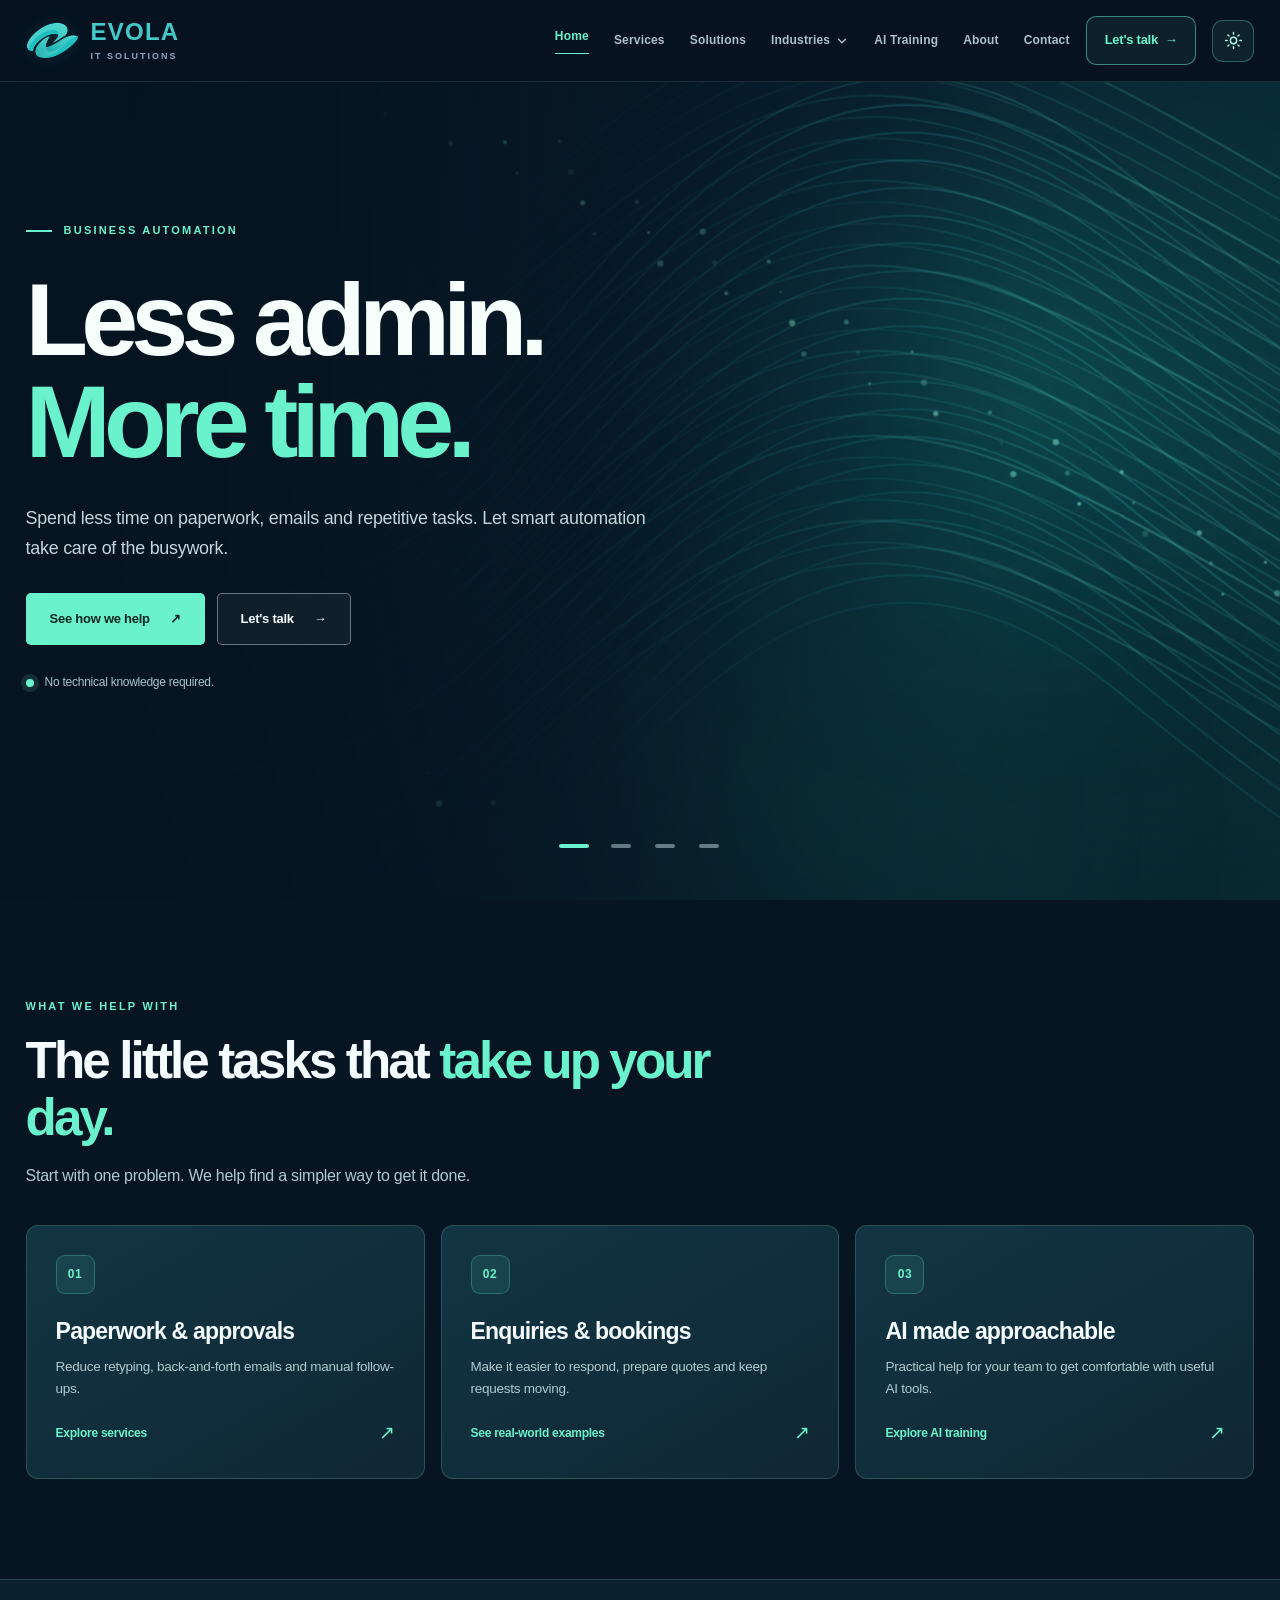
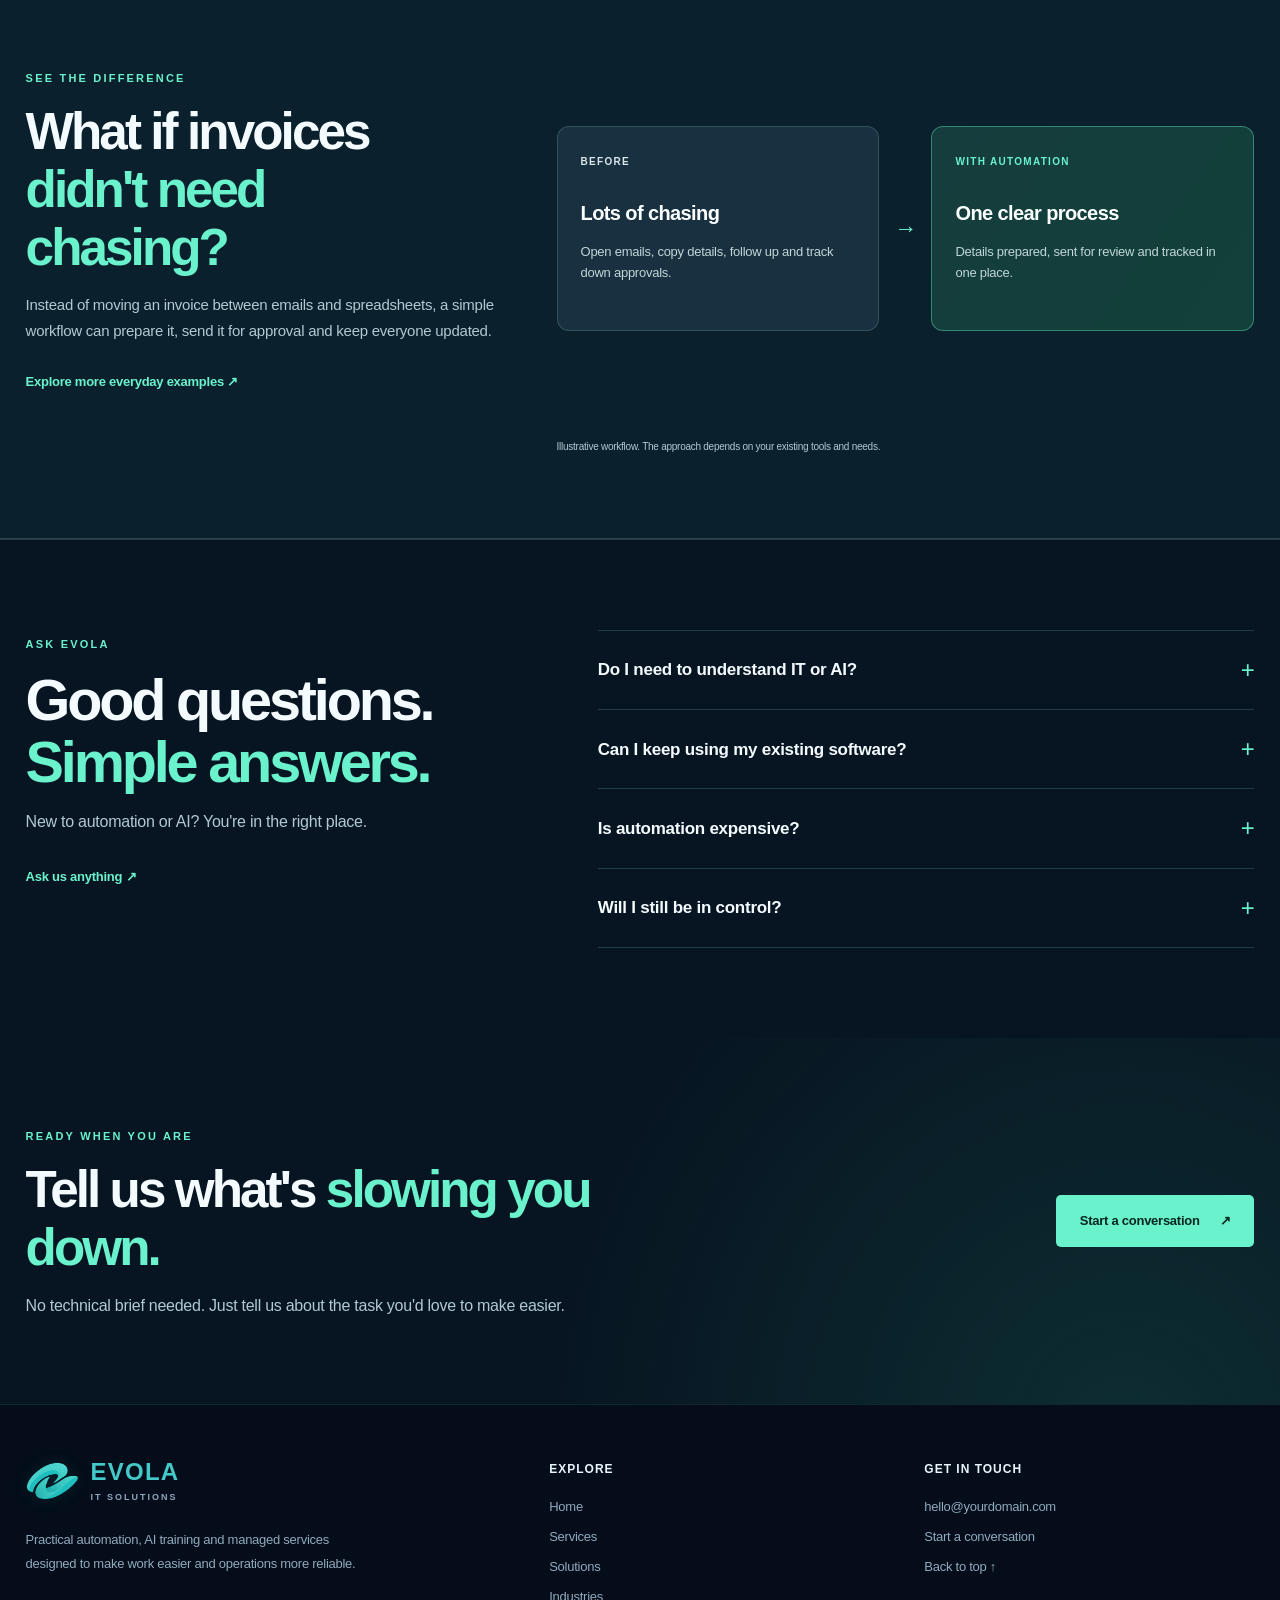
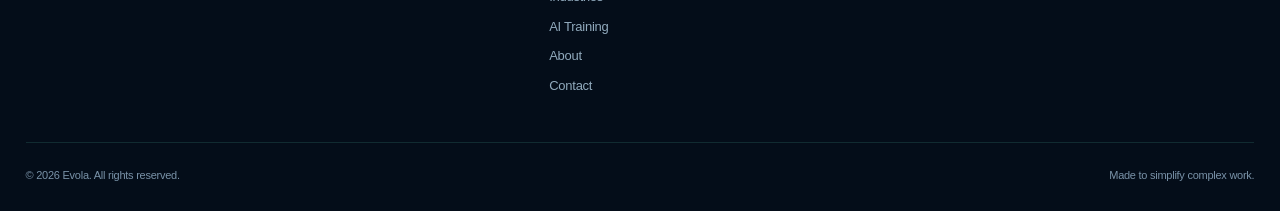
==== commit 1a3a5626: "Add files via upload" ====
--- a/index.html
+++ b/index.html
@@ -16,6 +16,7 @@
 <link href="styles.css" rel="stylesheet"/><link href="premium.css" rel="stylesheet"/><link href="theme.css" rel="stylesheet"/><link href="usecases.css" rel="stylesheet"/><link href="homepage.css" rel="stylesheet"/><link href="carousel.css?v=3" rel="stylesheet"/><link rel="stylesheet" href="evola.css?v=2"/>
 <link rel="stylesheet" href="industry-menu.css?v=3"/>
 <link rel="stylesheet" href="experience.css?v=1"/>
+<link rel="stylesheet" href="fullwidth.css?v=1"/>
 </head><body><a class="skip-link" href="#main">Skip to content</a>
 <header class="site-header" id="top"><div class="container nav-inner">
 <a aria-label="Evola home" class="brand" href="index.html">
--- a/fullwidth.css
+++ b/fullwidth.css
@@ -0,0 +1,59 @@
+/* Shared full-width enterprise layout. Loaded last on every page. */
+:root {
+  --ev-page-gutter: max(16px, 2vw);
+  --ev-header-height: 82px;
+}
+/* Match every major content rail to the header, without a desktop width cap. */
+.container,
+.lp-main .container,
+.site-header .nav-inner.container,
+.lp-main .lp-carousel-inner.container {
+  box-sizing: border-box;
+  width: calc(100% - 2 * var(--ev-page-gutter));
+  max-width: none;
+  margin-inline: auto;
+  padding-inline: 0;
+}
+/* Section backgrounds span the entire viewport; the shared gutter is internal. */
+main, .site-header, .site-footer { width: 100%; max-width: none; }
+.lp-main .lp-hero {
+  min-height: calc(100vh - var(--ev-header-height));
+  min-height: calc(100dvh - var(--ev-header-height));
+}
+.lp-main .lp-carousel-inner.container {
+  min-height: inherit;
+  margin-block: 0;
+  padding-block: 0 24px;
+}
+.lp-carousel .lp-slides { flex: 1 1 auto; }
+.lp-carousel .lp-hero-inner {
+  height: 100%;
+  min-height: 0;
+  padding-block: clamp(38px, 6vh, 76px);
+}
+.lp-carousel .lp-hero-copy {
+  width: min(1150px, 100%);
+  max-width: none;
+  padding-inline: 0;
+}
+.lp-carousel .lp-hero-copy > p { max-width: 65ch; }
+/* Wider panels without turning long prose into edge-to-edge lines. */
+.section-intro, .page-hero p, .lp-section-heading p,
+.lp-example-copy > p, .lp-outro p, .ev-faq-layout > div:first-child > p,
+.split-article p, .panel-grid p, .uc-contact-layout > div:first-child > p {
+  max-width: 70ch;
+}
+.lp-help-card p, .detail-card p, .track-card p, .principle p,
+.contact-option p, .uc-card p, .ev-faq details p { max-width: 70ch; }
+/* Wide-screen card groups expand naturally with the content rail. */
+@media (min-width: 1440px) {
+  .lp-help-grid, .detail-grid, .track-grid, .contact-options,
+  .uc-card-grid, .uc-feature-grid, .principles-grid { gap: clamp(20px, 1.6vw, 40px); }
+  .lp-help-card, .detail-card, .track-card, .contact-option, .principle { padding: clamp(28px, 2.1vw, 52px); }
+}
+@media (max-width: 1050px) { :root { --ev-header-height: 72px; } }
+@media (max-width: 650px) {
+  .lp-main .lp-carousel-inner.container { padding-bottom: 12px; }
+  .lp-carousel .lp-hero-inner { padding-block: 44px 28px; }
+  .lp-carousel .lp-slide-title { font-size: clamp(38px, 10vw, 65px); overflow-wrap: anywhere; }
+}
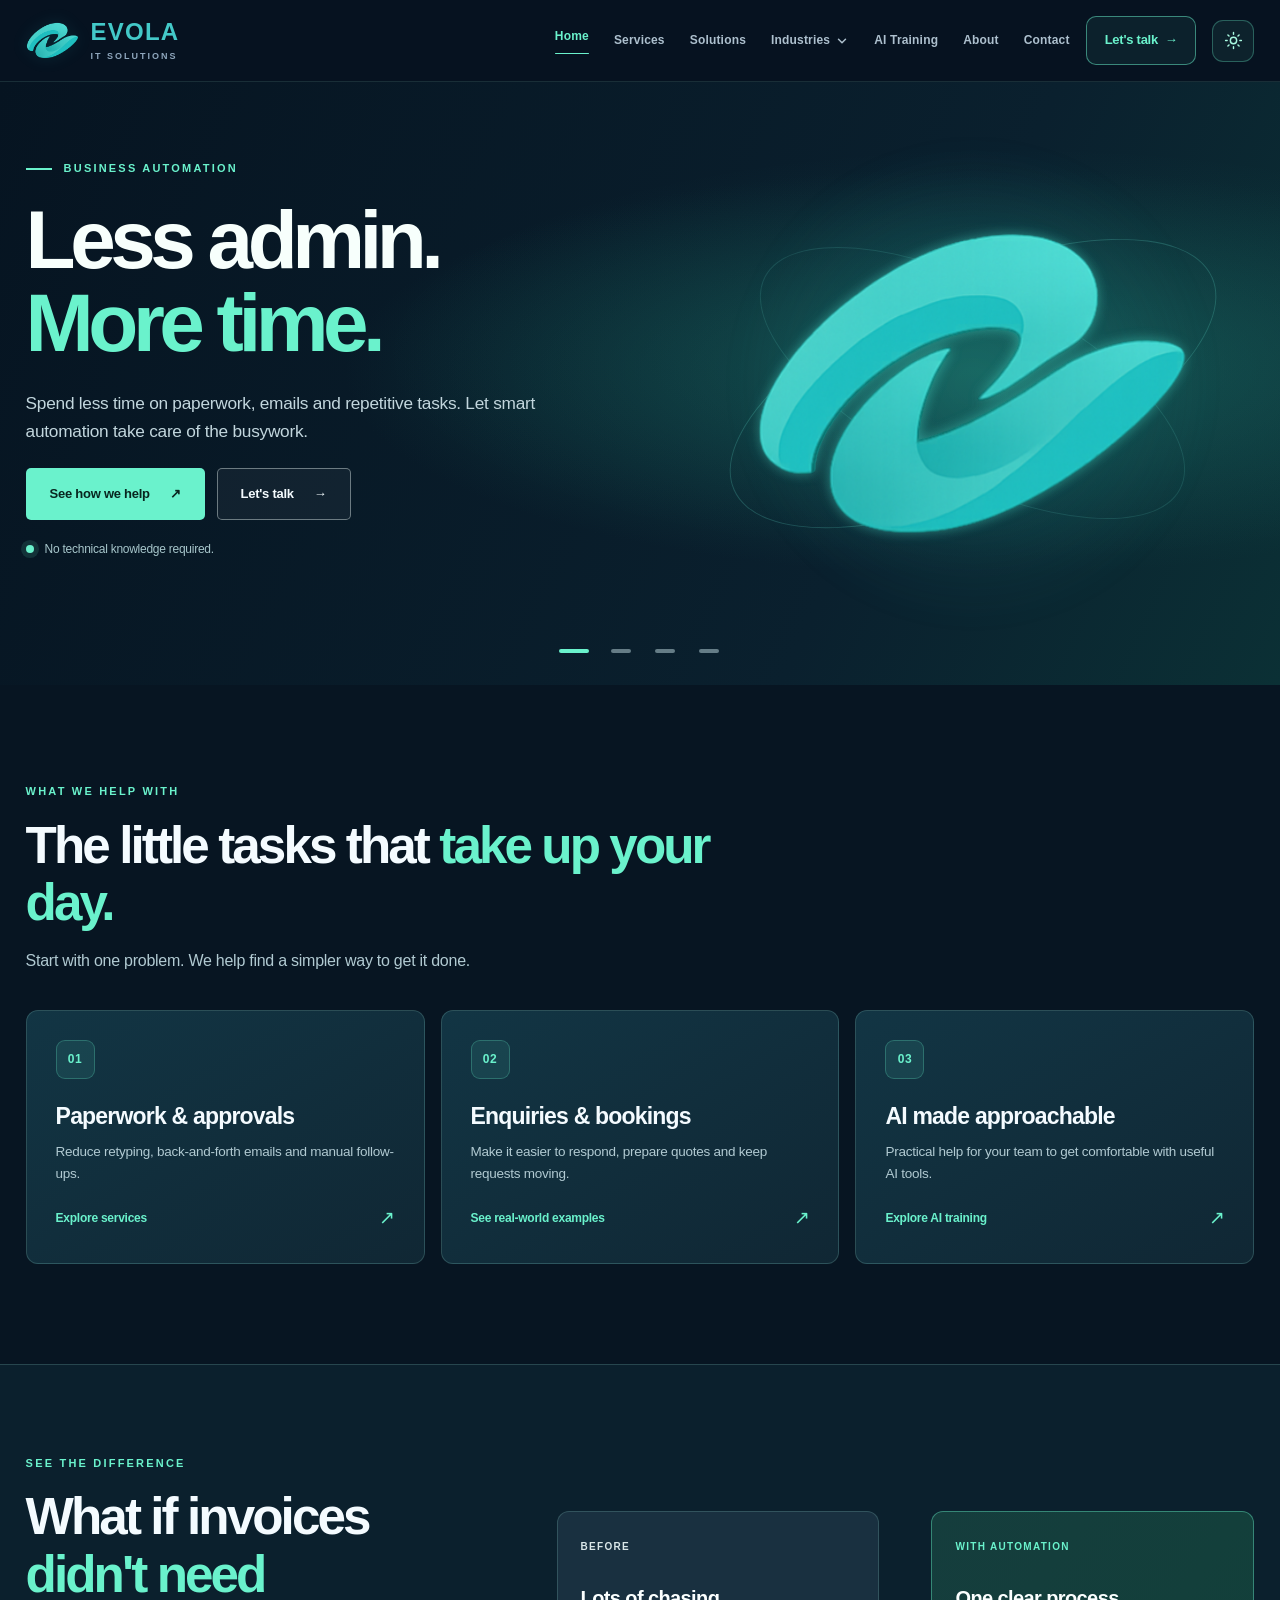
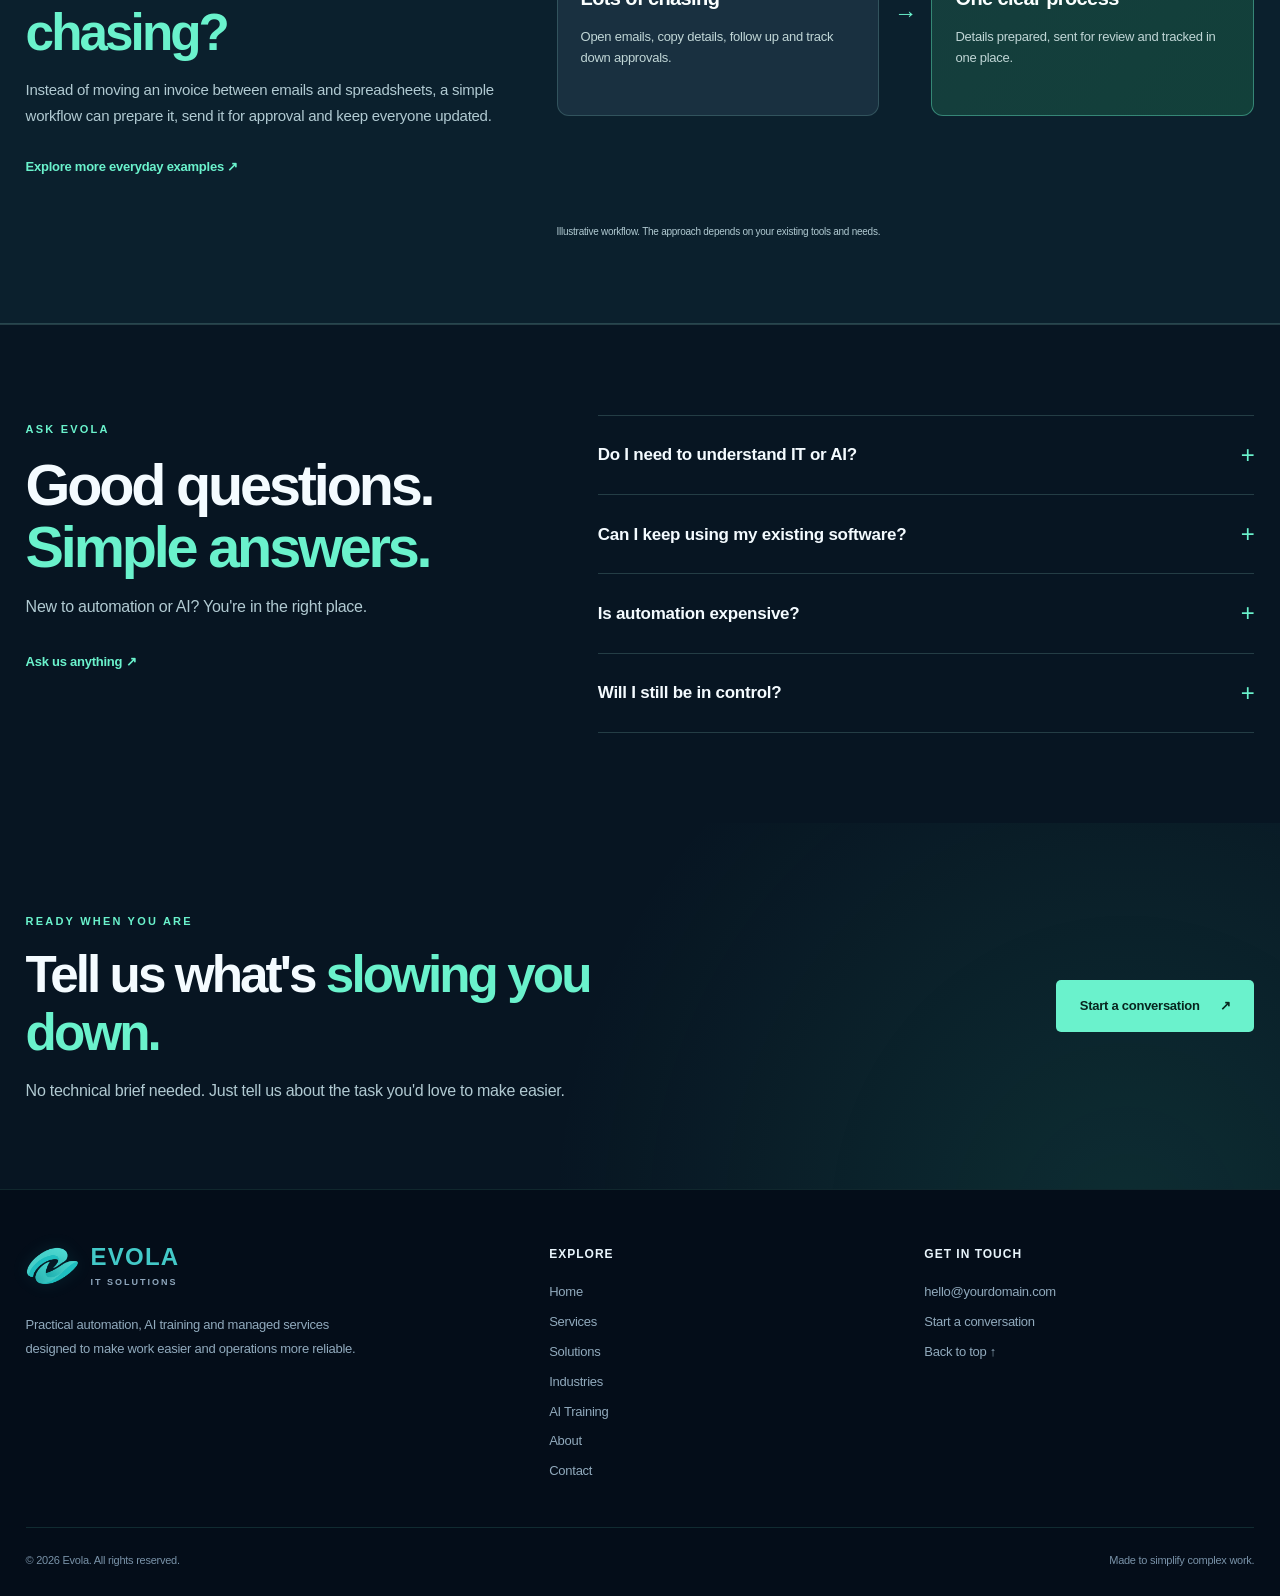
==== commit ecc2c71e: "Add files via upload" ====
--- a/index.html
+++ b/index.html
@@ -17,6 +17,7 @@
 <link rel="stylesheet" href="industry-menu.css?v=3"/>
 <link rel="stylesheet" href="experience.css?v=1"/>
 <link rel="stylesheet" href="fullwidth.css?v=1"/>
+<link rel="stylesheet" href="logo-hero.css?v=1"/>
 </head><body><a class="skip-link" href="#main">Skip to content</a>
 <header class="site-header" id="top"><div class="container nav-inner">
 <a aria-label="Evola home" class="brand" href="index.html">
@@ -50,7 +51,15 @@
 <button aria-controls="main-nav" aria-expanded="false" aria-label="Open navigation menu" class="nav-toggle" type="button"><svg fill="none" stroke="currentColor" stroke-linecap="round" stroke-width="2" viewbox="0 0 24 24"><path d="M4 7h16M4 12h16M4 17h16"></path></svg></button>
 </div></header><main class="lp-main" id="main">
 <section aria-label="Discover how we help" aria-roledescription="carousel" class="lp-hero lp-carousel" data-active="0">
-<div class="ev-hero-scene" aria-hidden="true"><div class="ev-aurora ev-aurora-one"></div><div class="ev-aurora ev-aurora-two"></div><svg class="ev-wave" viewBox="0 0 1920 800" preserveAspectRatio="xMidYMid slice" fill="none"><defs><linearGradient id="ribbon" x1="0" y1="0" x2="1920" y2="450" gradientUnits="userSpaceOnUse"><stop stop-color="#107478" stop-opacity="0"/><stop offset=".47" stop-color="#2ec5bc" stop-opacity=".3"/><stop offset=".76" stop-color="#7bfce0"/><stop offset="1" stop-color="#269bba" stop-opacity=".2"/></linearGradient><linearGradient id="ribbon2" x1="650" y1="700" x2="1800" y2="0" gradientUnits="userSpaceOnUse"><stop stop-color="#1b8a9b" stop-opacity="0"/><stop offset=".6" stop-color="#44cacf"/><stop offset="1" stop-color="#84ffdf" stop-opacity=".3"/></linearGradient></defs><g class="ev-wave-one"><path d="M -180 250 C 200 -20, 465 460, 805 160 S 1205 -100, 1630 145 S 1830 350, 2050 60" stroke="url(#ribbon)" stroke-width="1.65" opacity="0.28"/><path d="M -180 270 C 200 0, 465 480, 805 180 S 1205 -80, 1630 165 S 1830 370, 2050 80" stroke="url(#ribbon)" stroke-width="1.0" opacity="0.30"/><path d="M -180 290 C 200 20, 465 500, 805 200 S 1205 -60, 1630 185 S 1830 390, 2050 100" stroke="url(#ribbon)" stroke-width="1.0" opacity="0.32"/><path d="M -180 310 C 200 40, 465 520, 805 220 S 1205 -40, 1630 205 S 1830 410, 2050 120" stroke="url(#ribbon)" stroke-width="1.0" opacity="0.34"/><path d="M -180 330 C 200 60, 465 540, 805 240 S 1205 -20, 1630 225 S 1830 430, 2050 140" stroke="url(#ribbon)" stroke-width="1.65" opacity="0.36"/><path d="M -180 350 C 200 80, 465 560, 805 260 S 1205 0, 1630 245 S 1830 450, 2050 160" stroke="url(#ribbon)" stroke-width="1.0" opacity="0.38"/><path d="M -180 370 C 200 100, 465 580, 805 280 S 1205 20, 1630 265 S 1830 470, 2050 180" stroke="url(#ribbon)" stroke-width="1.0" opacity="0.40"/><path d="M -180 390 C 200 120, 465 600, 805 300 S 1205 40, 1630 285 S 1830 490, 2050 200" stroke="url(#ribbon)" stroke-width="1.0" opacity="0.28"/><path d="M -180 410 C 200 140, 465 620, 805 320 S 1205 60, 1630 305 S 1830 510, 2050 220" stroke="url(#ribbon)" stroke-width="1.65" opacity="0.30"/><path d="M -180 430 C 200 160, 465 640, 805 340 S 1205 80, 1630 325 S 1830 530, 2050 240" stroke="url(#ribbon)" stroke-width="1.0" opacity="0.32"/><path d="M -180 450 C 200 180, 465 660, 805 360 S 1205 100, 1630 345 S 1830 550, 2050 260" stroke="url(#ribbon)" stroke-width="1.0" opacity="0.34"/><path d="M -180 470 C 200 200, 465 680, 805 380 S 1205 120, 1630 365 S 1830 570, 2050 280" stroke="url(#ribbon)" stroke-width="1.0" opacity="0.36"/><path d="M -180 490 C 200 220, 465 700, 805 400 S 1205 140, 1630 385 S 1830 590, 2050 300" stroke="url(#ribbon)" stroke-width="1.65" opacity="0.38"/><path d="M -180 510 C 200 240, 465 720, 805 420 S 1205 160, 1630 405 S 1830 610, 2050 320" stroke="url(#ribbon)" stroke-width="1.0" opacity="0.40"/><path d="M -180 530 C 200 260, 465 740, 805 440 S 1205 180, 1630 425 S 1830 630, 2050 340" stroke="url(#ribbon)" stroke-width="1.0" opacity="0.28"/><path d="M -180 550 C 200 280, 465 760, 805 460 S 1205 200, 1630 445 S 1830 650, 2050 360" stroke="url(#ribbon)" stroke-width="1.0" opacity="0.30"/><path d="M -180 570 C 200 300, 465 780, 805 480 S 1205 220, 1630 465 S 1830 670, 2050 380" stroke="url(#ribbon)" stroke-width="1.65" opacity="0.32"/><path d="M -180 590 C 200 320, 465 800, 805 500 S 1205 240, 1630 485 S 1830 690, 2050 400" stroke="url(#ribbon)" stroke-width="1.0" opacity="0.34"/><path d="M -180 610 C 200 340, 465 820, 805 520 S 1205 260, 1630 505 S 1830 710, 2050 420" stroke="url(#ribbon)" stroke-width="1.0" opacity="0.36"/><path d="M -180 630 C 200 360, 465 840, 805 540 S 1205 280, 1630 525 S 1830 730, 2050 440" stroke="url(#ribbon)" stroke-width="1.0" opacity="0.38"/><path d="M -180 650 C 200 380, 465 860, 805 560 S 1205 300, 1630 545 S 1830 750, 2050 460" stroke="url(#ribbon)" stroke-width="1.65" opacity="0.40"/><path d="M -180 670 C 200 400, 465 880, 805 580 S 1205 320, 1630 565 S 1830 770, 2050 480" stroke="url(#ribbon)" stroke-width="1.0" opacity="0.28"/><path d="M -180 690 C 200 420, 465 900, 805 600 S 1205 340, 1630 585 S 1830 790, 2050 500" stroke="url(#ribbon)" stroke-width="1.0" opacity="0.30"/><path d="M -180 710 C 200 440, 465 920, 805 620 S 1205 360, 1630 605 S 1830 810, 2050 520" stroke="url(#ribbon)" stroke-width="1.0" opacity="0.32"/><path d="M -180 730 C 200 460, 465 940, 805 640 S 1205 380, 1630 625 S 1830 830, 2050 540" stroke="url(#ribbon)" stroke-width="1.65" opacity="0.34"/><path d="M -180 750 C 200 480, 465 960, 805 660 S 1205 400, 1630 645 S 1830 850, 2050 560" stroke="url(#ribbon)" stroke-width="1.0" opacity="0.36"/><path d="M -180 770 C 200 500, 465 980, 805 680 S 1205 420, 1630 665 S 1830 870, 2050 580" stroke="url(#ribbon)" stroke-width="1.0" opacity="0.38"/></g><g class="ev-wave-two"><path d="M 580 505 C 850 425, 1030 -215, 1410 95 S 1740 315, 1980 -115" stroke="url(#ribbon2)" stroke-width="1" opacity=".45"/><path d="M 580 531 C 850 451, 1030 -189, 1410 121 S 1740 341, 1980 -89" stroke="url(#ribbon2)" stroke-width="1" opacity=".45"/><path d="M 580 557 C 850 477, 1030 -163, 1410 147 S 1740 367, 1980 -63" stroke="url(#ribbon2)" stroke-width="1" opacity=".45"/><path d="M 580 583 C 850 503, 1030 -137, 1410 173 S 1740 393, 1980 -37" stroke="url(#ribbon2)" stroke-width="1" opacity=".45"/><path d="M 580 609 C 850 529, 1030 -111, 1410 199 S 1740 419, 1980 -11" stroke="url(#ribbon2)" stroke-width="1" opacity=".45"/><path d="M 580 635 C 850 555, 1030 -85, 1410 225 S 1740 445, 1980 15" stroke="url(#ribbon2)" stroke-width="1" opacity=".45"/><path d="M 580 661 C 850 581, 1030 -59, 1410 251 S 1740 471, 1980 41" stroke="url(#ribbon2)" stroke-width="1" opacity=".45"/><path d="M 580 687 C 850 607, 1030 -33, 1410 277 S 1740 497, 1980 67" stroke="url(#ribbon2)" stroke-width="1" opacity=".45"/><path d="M 580 713 C 850 633, 1030 -7, 1410 303 S 1740 523, 1980 93" stroke="url(#ribbon2)" stroke-width="1" opacity=".45"/><path d="M 580 739 C 850 659, 1030 19, 1410 329 S 1740 549, 1980 119" stroke="url(#ribbon2)" stroke-width="1" opacity=".45"/><path d="M 580 765 C 850 685, 1030 45, 1410 355 S 1740 575, 1980 145" stroke="url(#ribbon2)" stroke-width="1" opacity=".45"/><path d="M 580 791 C 850 711, 1030 71, 1410 381 S 1740 601, 1980 171" stroke="url(#ribbon2)" stroke-width="1" opacity=".45"/><path d="M 580 817 C 850 737, 1030 97, 1410 407 S 1740 627, 1980 197" stroke="url(#ribbon2)" stroke-width="1" opacity=".45"/><path d="M 580 843 C 850 763, 1030 123, 1410 433 S 1740 653, 1980 223" stroke="url(#ribbon2)" stroke-width="1" opacity=".45"/><path d="M 580 869 C 850 789, 1030 149, 1410 459 S 1740 679, 1980 249" stroke="url(#ribbon2)" stroke-width="1" opacity=".45"/><path d="M 580 895 C 850 815, 1030 175, 1410 485 S 1740 705, 1980 275" stroke="url(#ribbon2)" stroke-width="1" opacity=".45"/><path d="M 580 921 C 850 841, 1030 201, 1410 511 S 1740 731, 1980 301" stroke="url(#ribbon2)" stroke-width="1" opacity=".45"/><path d="M 580 947 C 850 867, 1030 227, 1410 537 S 1740 757, 1980 327" stroke="url(#ribbon2)" stroke-width="1" opacity=".45"/><path d="M 580 973 C 850 893, 1030 253, 1410 563 S 1740 783, 1980 353" stroke="url(#ribbon2)" stroke-width="1" opacity=".45"/><path d="M 580 999 C 850 919, 1030 279, 1410 589 S 1740 809, 1980 379" stroke="url(#ribbon2)" stroke-width="1" opacity=".45"/></g><g class="ev-particles" fill="#8efbe0"><circle cx="720" cy="45" r="1.3" opacity="0.19"/><circle cx="917" cy="158" r="1.85" opacity="0.30"/><circle cx="1114" cy="271" r="2.4000000000000004" opacity="0.41"/><circle cx="1311" cy="384" r="2.95" opacity="0.52"/><circle cx="1508" cy="497" r="1.3" opacity="0.63"/><circle cx="1705" cy="610" r="1.85" opacity="0.19"/><circle cx="782" cy="73" r="2.4000000000000004" opacity="0.30"/><circle cx="979" cy="186" r="2.95" opacity="0.41"/><circle cx="1176" cy="299" r="1.3" opacity="0.52"/><circle cx="1373" cy="412" r="1.85" opacity="0.63"/><circle cx="1570" cy="525" r="2.4000000000000004" opacity="0.19"/><circle cx="1767" cy="638" r="2.95" opacity="0.30"/><circle cx="844" cy="101" r="1.3" opacity="0.41"/><circle cx="1041" cy="214" r="1.85" opacity="0.52"/><circle cx="1238" cy="327" r="2.4000000000000004" opacity="0.63"/><circle cx="1435" cy="440" r="2.95" opacity="0.19"/><circle cx="1632" cy="553" r="1.3" opacity="0.30"/><circle cx="1829" cy="666" r="1.85" opacity="0.41"/><circle cx="906" cy="129" r="2.4000000000000004" opacity="0.52"/><circle cx="1103" cy="242" r="2.95" opacity="0.63"/><circle cx="1300" cy="355" r="1.3" opacity="0.19"/><circle cx="1497" cy="468" r="1.85" opacity="0.30"/><circle cx="1694" cy="581" r="2.4000000000000004" opacity="0.41"/><circle cx="771" cy="694" r="2.95" opacity="0.52"/><circle cx="968" cy="157" r="1.3" opacity="0.63"/><circle cx="1165" cy="270" r="1.85" opacity="0.19"/><circle cx="1362" cy="383" r="2.4000000000000004" opacity="0.30"/><circle cx="1559" cy="496" r="2.95" opacity="0.41"/><circle cx="1756" cy="609" r="1.3" opacity="0.52"/><circle cx="833" cy="72" r="1.85" opacity="0.63"/><circle cx="1030" cy="185" r="2.4000000000000004" opacity="0.19"/><circle cx="1227" cy="298" r="2.95" opacity="0.30"/><circle cx="1424" cy="411" r="1.3" opacity="0.41"/><circle cx="1621" cy="524" r="1.85" opacity="0.52"/><circle cx="1818" cy="637" r="2.4000000000000004" opacity="0.63"/><circle cx="895" cy="100" r="2.95" opacity="0.19"/><circle cx="1092" cy="213" r="1.3" opacity="0.30"/><circle cx="1289" cy="326" r="1.85" opacity="0.41"/><circle cx="1486" cy="439" r="2.4000000000000004" opacity="0.52"/><circle cx="1683" cy="552" r="2.95" opacity="0.63"/><circle cx="760" cy="665" r="1.3" opacity="0.19"/><circle cx="957" cy="128" r="1.85" opacity="0.30"/><circle cx="1154" cy="241" r="2.4000000000000004" opacity="0.41"/><circle cx="1351" cy="354" r="2.95" opacity="0.52"/><circle cx="1548" cy="467" r="1.3" opacity="0.63"/><circle cx="1745" cy="580" r="1.85" opacity="0.19"/><circle cx="822" cy="693" r="2.4000000000000004" opacity="0.30"/><circle cx="1019" cy="156" r="2.95" opacity="0.41"/><circle cx="1216" cy="269" r="1.3" opacity="0.52"/><circle cx="1413" cy="382" r="1.85" opacity="0.63"/><circle cx="1610" cy="495" r="2.4000000000000004" opacity="0.19"/><circle cx="1807" cy="608" r="2.95" opacity="0.30"/><circle cx="884" cy="71" r="1.3" opacity="0.41"/><circle cx="1081" cy="184" r="1.85" opacity="0.52"/></g></svg><div class="ev-hero-shade"></div></div>
+<div class="ev-hero-scene ev-logo-scene" aria-hidden="true">
+  <div class="ev-logo-ambient"></div>
+  <div class="ev-logo-stage">
+    <div class="ev-logo-halo"></div>
+    <div class="ev-orbit-ring ev-orbit-ring-one"></div><div class="ev-orbit-ring ev-orbit-ring-two"></div>
+    <div class="ev-orbit-particles"><span class="ev-orbit-particle" style="--phase:-0.0s;--orbit-scale:1"></span><span class="ev-orbit-particle" style="--phase:-2.7s;--orbit-scale:1"></span><span class="ev-orbit-particle" style="--phase:-5.4s;--orbit-scale:1"></span><span class="ev-orbit-particle" style="--phase:-8.100000000000001s;--orbit-scale:0.78"></span><span class="ev-orbit-particle" style="--phase:-10.8s;--orbit-scale:0.78"></span><span class="ev-orbit-particle" style="--phase:-13.5s;--orbit-scale:0.78"></span></div>
+    <div class="ev-logo-float"><div class="ev-logo-perspective"><div class="ev-logo-spin"><img class="ev-logo-layer ev-logo-face" style="--depth:-12px" src="evola-symbol.png" alt="" width="385" height="273" draggable="false"><img class="ev-logo-layer ev-logo-edge" style="--depth:-9px" src="evola-symbol.png" alt="" width="385" height="273" draggable="false"><img class="ev-logo-layer ev-logo-edge" style="--depth:-6px" src="evola-symbol.png" alt="" width="385" height="273" draggable="false"><img class="ev-logo-layer ev-logo-edge" style="--depth:-3px" src="evola-symbol.png" alt="" width="385" height="273" draggable="false"><img class="ev-logo-layer ev-logo-edge" style="--depth:0px" src="evola-symbol.png" alt="" width="385" height="273" draggable="false"><img class="ev-logo-layer ev-logo-edge" style="--depth:3px" src="evola-symbol.png" alt="" width="385" height="273" draggable="false"><img class="ev-logo-layer ev-logo-edge" style="--depth:6px" src="evola-symbol.png" alt="" width="385" height="273" draggable="false"><img class="ev-logo-layer ev-logo-edge" style="--depth:9px" src="evola-symbol.png" alt="" width="385" height="273" draggable="false"><img class="ev-logo-layer ev-logo-face" style="--depth:12px" src="evola-symbol.png" alt="" width="385" height="273" draggable="false"></div></div></div>
+  </div>
+</div>
 <div class="container lp-carousel-inner"><div class="lp-slides"><article class="lp-slide is-active" role="group" aria-roledescription="slide" aria-label="1 of 4: Business automation" >
 <div class="lp-hero-inner">
 <div class="lp-hero-copy"><span class="lp-overline"><span class="lp-overline-line"></span>BUSINESS AUTOMATION</span>
--- a/logo-hero.css
+++ b/logo-hero.css
@@ -0,0 +1,60 @@
+/* Brand-led hero: local Evola artwork, independent 3D-style spin and compact layout. */
+.lp-main .lp-hero {
+  min-height: clamp(450px, 67vh, 780px);
+  min-height: clamp(450px, 67dvh, 780px);
+  background: radial-gradient(ellipse at 77% 48%, #104748 0%, transparent 46%), linear-gradient(115deg,#061421,#0a202e 68%,#0b3035);
+}
+.lp-main .lp-carousel-inner.container { min-height: inherit; padding-block: 0 12px; }
+.lp-carousel .lp-hero-inner { min-height: 0; padding-block: clamp(28px,4vh,60px); }
+.lp-carousel .lp-hero-copy { width: 53%; max-width: 1050px; }
+.lp-carousel .lp-slide-title { font-size: clamp(50px,6.4vw,108px); margin: 20px 0 24px; line-height: 1.02; text-wrap: initial; }
+.lp-carousel .lp-hero-copy > p { font-size: clamp(16px,1.35vw,20px); max-width: 55ch; margin-bottom: 22px; }
+.lp-carousel .lp-hero-note { margin-top: 20px; }
+.lp-carousel-controls { padding: 0; }
+.ev-logo-scene { overflow: hidden; }
+.ev-logo-ambient { position:absolute; inset:0; background: radial-gradient(ellipse at 79% 45%,#37cfb21f,transparent 44%); animation: ev-logo-breathe 9s ease-in-out infinite alternate; }
+.ev-logo-stage { position:absolute; right:2%; width:44%; top:50%; height:92%; transform:translateY(-50%); display:grid; place-items:center; }
+.ev-logo-halo { position:absolute; width:88%; aspect-ratio:1; max-width:570px; border-radius:50%; background:radial-gradient(circle,#30d7c227 0%,#1b8e9020 36%,transparent 69%); filter:blur(10px); }
+.ev-logo-float { position:relative; width:min(78%,490px); aspect-ratio:385/273; animation: ev-logo-float 6s ease-in-out infinite; z-index:2; }
+.ev-logo-perspective { position:absolute; inset:0; perspective:1100px; perspective-origin:50% 50%; }
+.ev-logo-spin { position:absolute; inset:0; transform-style:preserve-3d; animation: ev-logo-turn 20s linear infinite; }
+.ev-logo-layer { position:absolute; inset:0; width:100%; height:100%; object-fit:contain; transform:translateZ(var(--depth)); backface-visibility:visible; user-select:none; }
+.ev-logo-edge { filter:brightness(.58) saturate(1.2); }
+.ev-logo-face { filter:drop-shadow(0 0 7px #50e7d44d); }
+.ev-orbit-ring { position:absolute; width:93%; max-width:610px; aspect-ratio:2.45; border:1px solid #65e4d038; border-radius:50%; }
+.ev-orbit-ring-one { transform:rotate(-24deg); }
+.ev-orbit-ring-two { transform:rotate(27deg); width:83%; border-color:#6de2d024; }
+.ev-orbit-particles { position:absolute; width:93%; max-width:610px; aspect-ratio:1; transform:rotate(-24deg) scaleY(.41); }
+.ev-orbit-particle { position:absolute; left:50%; top:0; width:7px; height:7px; border-radius:50%; background:#9affea; box-shadow:0 0 12px 3px #60e4c98c; transform-origin:50% calc(50% + (min(100cqw,610px) - 7px)/2); animation: ev-orbit-dot 14s linear infinite; animation-delay:var(--phase); }
+/* Use percentage offsets on a rotating orbit holder so paths remain proportional. */
+.ev-orbit-particles { container-type:inline-size; }
+.ev-orbit-particle { inset:0; width:100%; height:100%; background:none; box-shadow:none; transform-origin:center; border-radius:0; }
+.ev-orbit-particle::after { content:""; position:absolute; top:0; left:50%; width:7px; height:7px; border-radius:50%; background:#9affea; box-shadow:0 0 12px 3px #60e4c98c; transform:translate(-50%,-50%) scaleY(2.4); }
+@keyframes ev-logo-turn { from{transform:rotateY(0deg) rotateX(5deg)} to{transform:rotateY(360deg) rotateX(5deg)} }
+@keyframes ev-logo-float { 0%,100%{transform:translateY(-5px)} 50%{transform:translateY(9px)} }
+@keyframes ev-logo-breathe { from{opacity:.55} to{opacity:1} }
+@keyframes ev-orbit-dot { from{transform:rotate(0deg) scale(var(--orbit-scale))} to{transform:rotate(360deg) scale(var(--orbit-scale))} }
+html[data-theme="light"] .lp-main .lp-hero { background:radial-gradient(ellipse at 78% 48%,#b4e7df,transparent 54%),linear-gradient(110deg,#f5fbfb,#e8f5f2); }
+html[data-theme="light"] .ev-logo-halo { background:radial-gradient(circle,#2dc5ba24,transparent 69%); }
+html[data-theme="light"] .ev-orbit-ring { border-color:#168c8560; }
+html[data-theme="light"] .ev-orbit-particle::after { background:#148c84; box-shadow:0 0 9px 2px #1da99c45; }
+@media(max-width:850px) {
+  .lp-main .lp-hero { min-height:0; }
+  .lp-main .lp-carousel-inner.container { min-height:0; padding-bottom:8px; }
+  .lp-carousel .lp-hero-inner { padding:36px 0 235px; }
+  .lp-carousel .lp-hero-copy { width:100%; max-width:100%; }
+  .lp-carousel .lp-slide-title { font-size:clamp(42px,8.5vw,76px); margin:18px 0 20px; }
+  .ev-logo-stage { width:min(72%,330px); height:220px; top:auto; bottom:48px; right:50%; transform:translateX(50%); }
+  .ev-logo-float { width:min(76%,235px); }
+  .ev-logo-halo { width:82%; }
+}
+@media(max-width:420px) {
+  .lp-carousel .lp-hero-inner { padding:30px 0 195px; }
+  .lp-carousel .lp-slide-title { font-size:clamp(38px,10.5vw,49px); }
+  .lp-carousel .lp-hero-note { margin-top:14px; }
+  .ev-logo-stage { height:180px; bottom:45px; width:75%; }
+  .ev-logo-float { width:min(75%,195px); }
+}
+@media(prefers-reduced-motion:reduce) {
+  .ev-logo-spin,.ev-logo-float,.ev-logo-ambient,.ev-orbit-particle { animation:none!important; }
+}
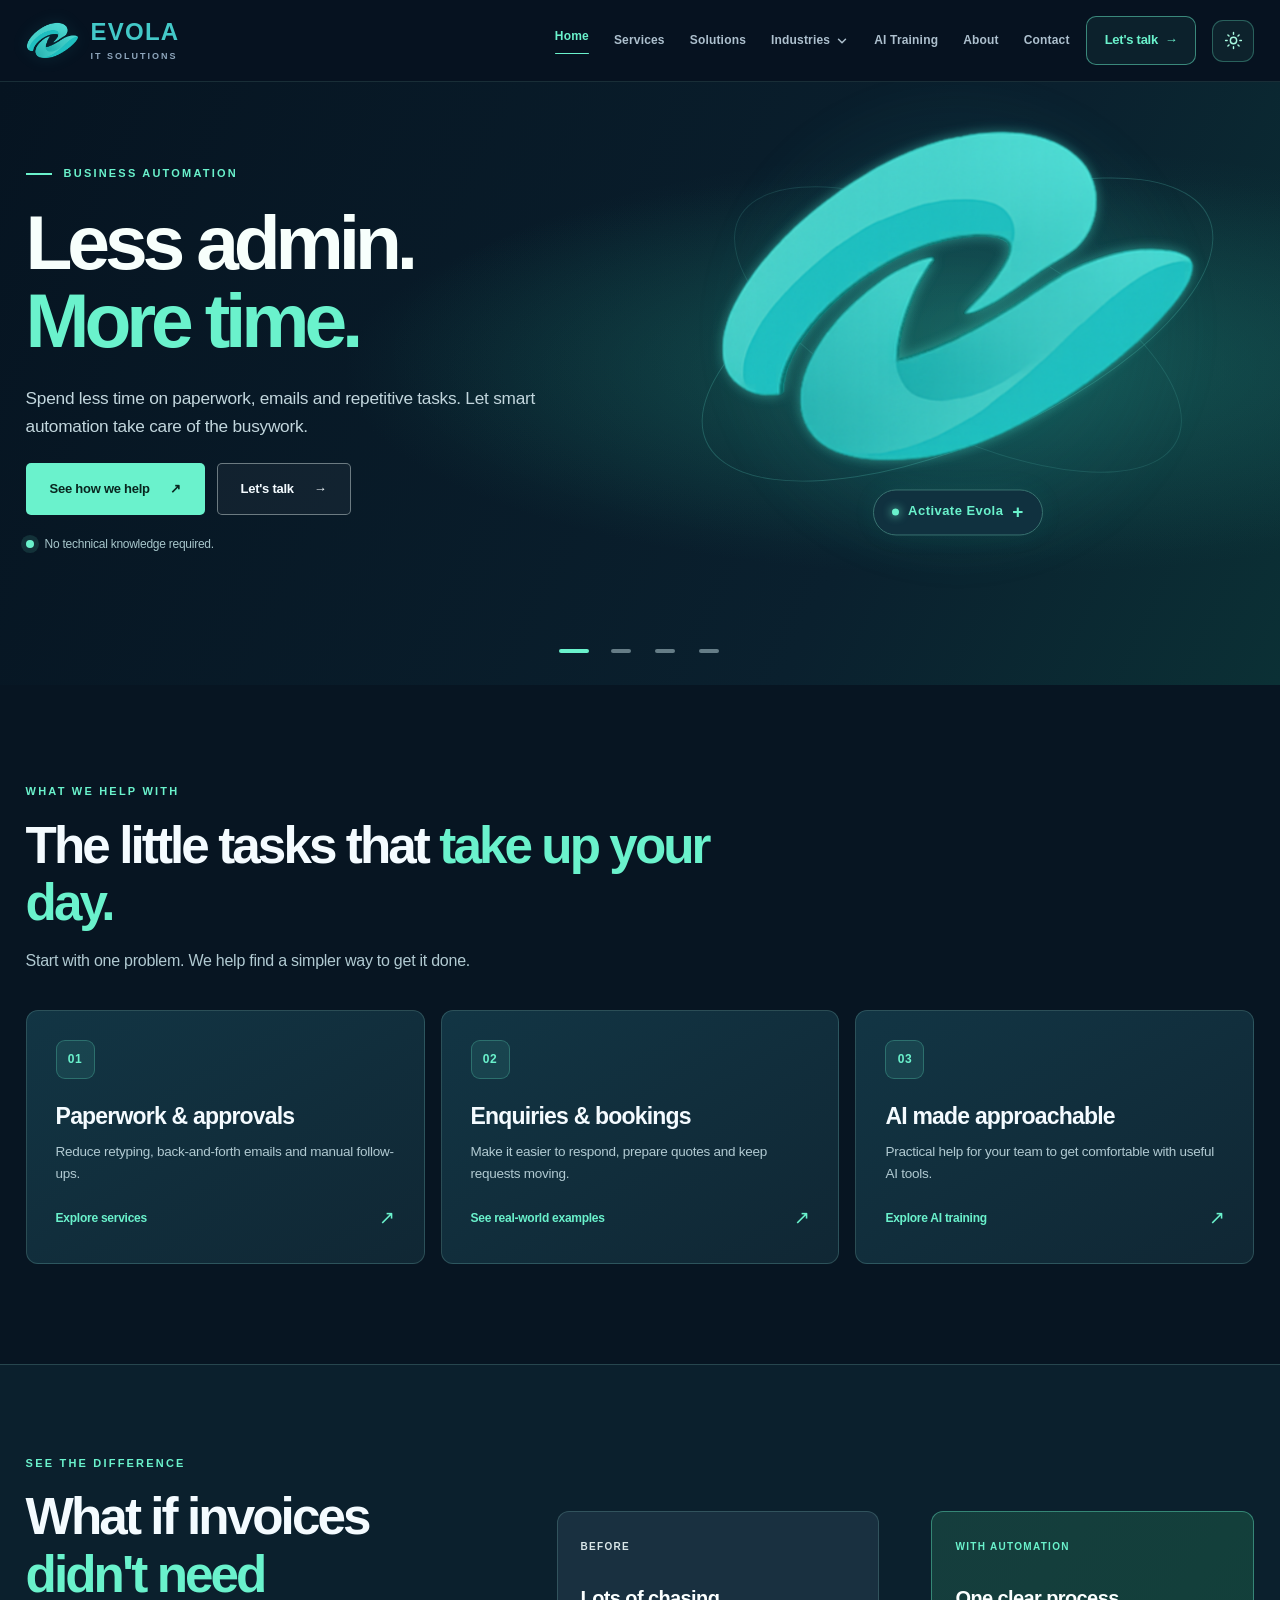
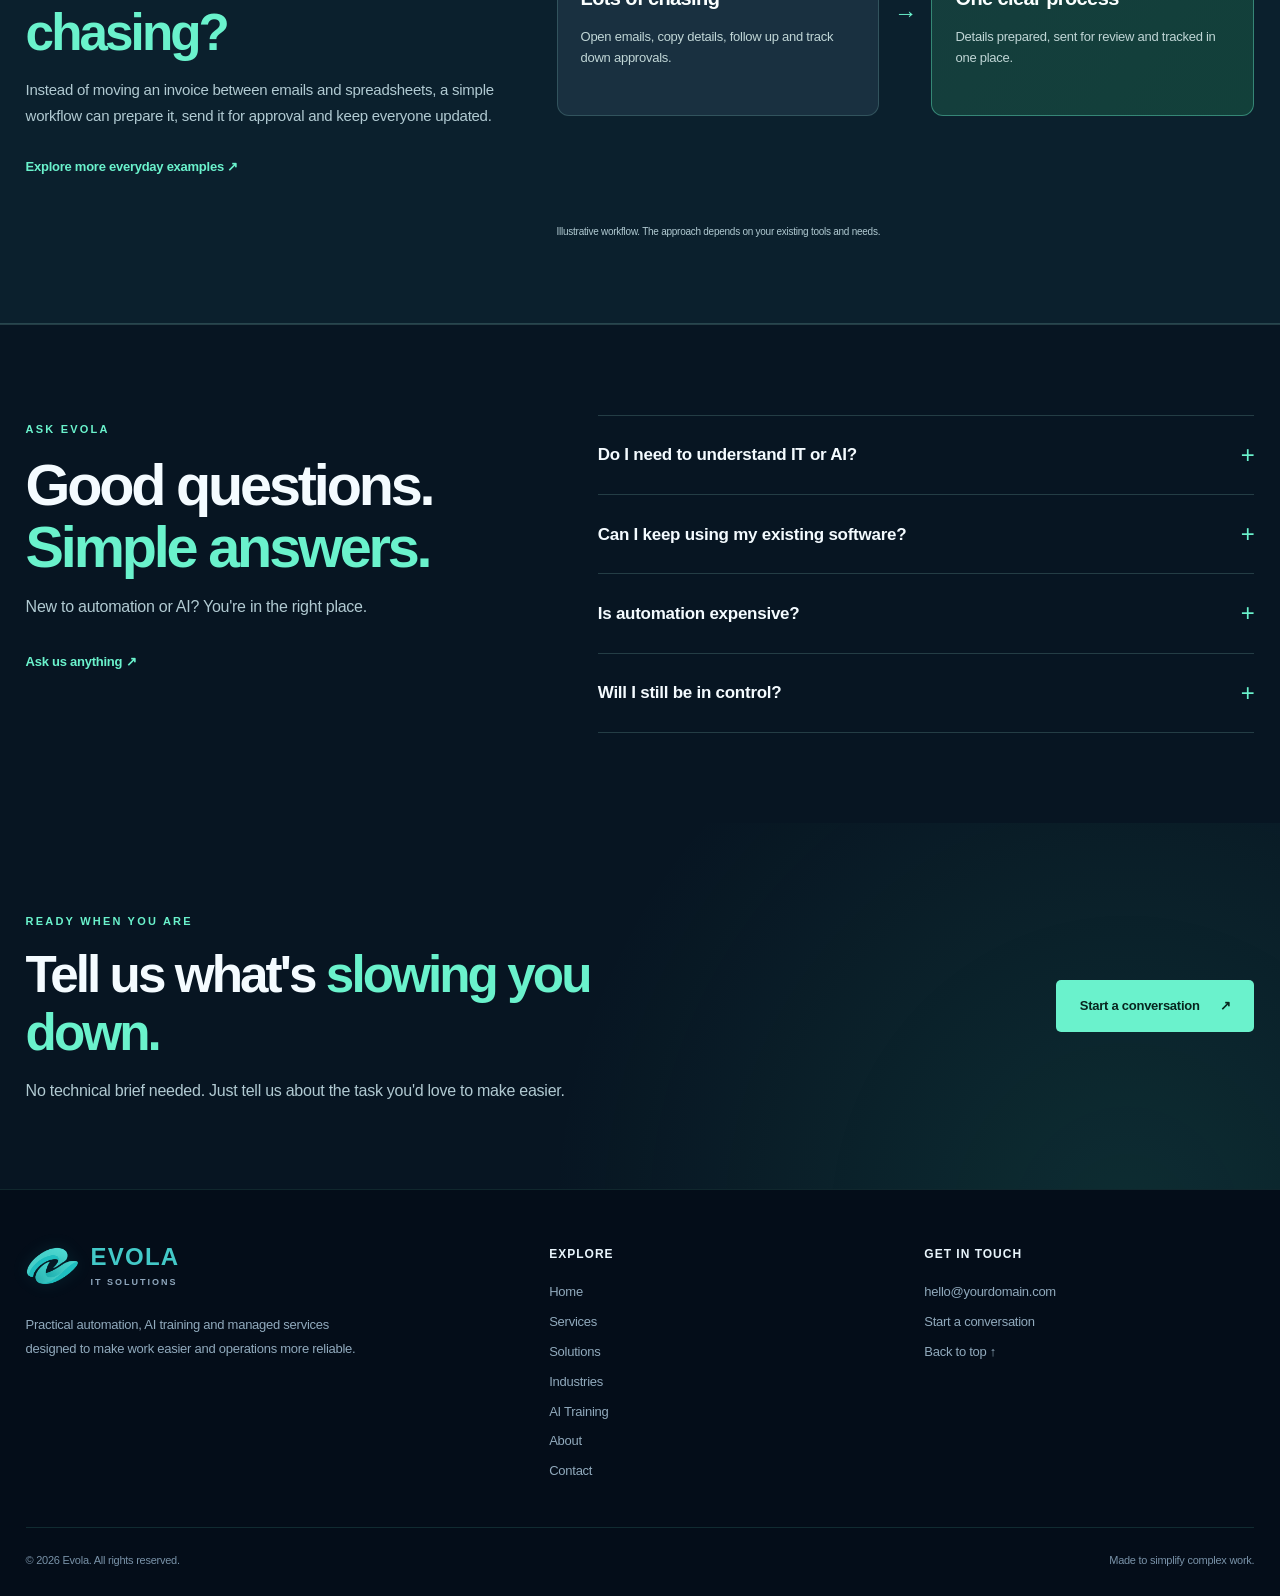
==== commit 69fbfc7a: "Add files via upload" ====
--- a/index.html
+++ b/index.html
@@ -18,6 +18,7 @@
 <link rel="stylesheet" href="experience.css?v=1"/>
 <link rel="stylesheet" href="fullwidth.css?v=1"/>
 <link rel="stylesheet" href="logo-hero.css?v=1"/>
+<link rel="stylesheet" href="activate-evola.css?v=1"/>
 </head><body><a class="skip-link" href="#main">Skip to content</a>
 <header class="site-header" id="top"><div class="container nav-inner">
 <a aria-label="Evola home" class="brand" href="index.html">
@@ -53,12 +54,7 @@
 <section aria-label="Discover how we help" aria-roledescription="carousel" class="lp-hero lp-carousel" data-active="0">
 <div class="ev-hero-scene ev-logo-scene" aria-hidden="true">
   <div class="ev-logo-ambient"></div>
-  <div class="ev-logo-stage">
-    <div class="ev-logo-halo"></div>
-    <div class="ev-orbit-ring ev-orbit-ring-one"></div><div class="ev-orbit-ring ev-orbit-ring-two"></div>
-    <div class="ev-orbit-particles"><span class="ev-orbit-particle" style="--phase:-0.0s;--orbit-scale:1"></span><span class="ev-orbit-particle" style="--phase:-2.7s;--orbit-scale:1"></span><span class="ev-orbit-particle" style="--phase:-5.4s;--orbit-scale:1"></span><span class="ev-orbit-particle" style="--phase:-8.100000000000001s;--orbit-scale:0.78"></span><span class="ev-orbit-particle" style="--phase:-10.8s;--orbit-scale:0.78"></span><span class="ev-orbit-particle" style="--phase:-13.5s;--orbit-scale:0.78"></span></div>
-    <div class="ev-logo-float"><div class="ev-logo-perspective"><div class="ev-logo-spin"><img class="ev-logo-layer ev-logo-face" style="--depth:-12px" src="evola-symbol.png" alt="" width="385" height="273" draggable="false"><img class="ev-logo-layer ev-logo-edge" style="--depth:-9px" src="evola-symbol.png" alt="" width="385" height="273" draggable="false"><img class="ev-logo-layer ev-logo-edge" style="--depth:-6px" src="evola-symbol.png" alt="" width="385" height="273" draggable="false"><img class="ev-logo-layer ev-logo-edge" style="--depth:-3px" src="evola-symbol.png" alt="" width="385" height="273" draggable="false"><img class="ev-logo-layer ev-logo-edge" style="--depth:0px" src="evola-symbol.png" alt="" width="385" height="273" draggable="false"><img class="ev-logo-layer ev-logo-edge" style="--depth:3px" src="evola-symbol.png" alt="" width="385" height="273" draggable="false"><img class="ev-logo-layer ev-logo-edge" style="--depth:6px" src="evola-symbol.png" alt="" width="385" height="273" draggable="false"><img class="ev-logo-layer ev-logo-edge" style="--depth:9px" src="evola-symbol.png" alt="" width="385" height="273" draggable="false"><img class="ev-logo-layer ev-logo-face" style="--depth:12px" src="evola-symbol.png" alt="" width="385" height="273" draggable="false"></div></div></div>
-  </div>
+
 </div>
 <div class="container lp-carousel-inner"><div class="lp-slides"><article class="lp-slide is-active" role="group" aria-roledescription="slide" aria-label="1 of 4: Business automation" >
 <div class="lp-hero-inner">
@@ -85,6 +81,26 @@
 <p>Practical AI training designed for everyday business teams, not just IT professionals.</p><div class="lp-hero-actions"><a class="lp-btn lp-btn-primary" href="ai-training.html">Explore AI training <span aria-hidden="true">&#8599;</span></a><a class="lp-btn lp-btn-ghost" href="contact.html">Let's talk <span aria-hidden="true">&#8594;</span></a></div>
 <div class="lp-hero-note"><span aria-hidden="true" class="lp-proof-dot"></span>No technical knowledge required.</div></div>
 </div></article></div>
+<div class="ev-logo-stage ev-activate-stage" data-expanded="false">
+  <div class="ev-activate-visual">
+    <div class="ev-activate-decoration" aria-hidden="true">    <div class="ev-logo-halo"></div>
+    <div class="ev-orbit-ring ev-orbit-ring-one"></div><div class="ev-orbit-ring ev-orbit-ring-two"></div>
+    <div class="ev-orbit-particles"><span class="ev-orbit-particle" style="--phase:-0.0s;--orbit-scale:1"></span><span class="ev-orbit-particle" style="--phase:-2.7s;--orbit-scale:1"></span><span class="ev-orbit-particle" style="--phase:-5.4s;--orbit-scale:1"></span><span class="ev-orbit-particle" style="--phase:-8.100000000000001s;--orbit-scale:0.78"></span><span class="ev-orbit-particle" style="--phase:-10.8s;--orbit-scale:0.78"></span><span class="ev-orbit-particle" style="--phase:-13.5s;--orbit-scale:0.78"></span></div>
+</div>
+    <svg class="ev-capability-lines" viewBox="0 0 100 100" preserveAspectRatio="none" aria-hidden="true"><g fill="none" stroke="currentColor" stroke-width=".23" stroke-dasharray=".8 1.1"><path d="M50 48L18 15 M50 48L82 15 M50 48L18 48 M50 48L82 48 M50 48L18 81 M50 48L82 81"/></g></svg>
+    <button class="ev-activate-trigger" type="button" aria-expanded="false" aria-controls="ev-capabilities" disabled>
+      <span class="ev-activate-art" aria-hidden="true"><span class="ev-logo-float"><span class="ev-logo-perspective"><span class="ev-logo-spin"><img class="ev-logo-layer ev-logo-face" style="--depth:-12px" src="evola-symbol.png" alt="" width="385" height="273" draggable="false"><img class="ev-logo-layer ev-logo-edge" style="--depth:-9px" src="evola-symbol.png" alt="" width="385" height="273" draggable="false"><img class="ev-logo-layer ev-logo-edge" style="--depth:-6px" src="evola-symbol.png" alt="" width="385" height="273" draggable="false"><img class="ev-logo-layer ev-logo-edge" style="--depth:-3px" src="evola-symbol.png" alt="" width="385" height="273" draggable="false"><img class="ev-logo-layer ev-logo-edge" style="--depth:0px" src="evola-symbol.png" alt="" width="385" height="273" draggable="false"><img class="ev-logo-layer ev-logo-edge" style="--depth:3px" src="evola-symbol.png" alt="" width="385" height="273" draggable="false"><img class="ev-logo-layer ev-logo-edge" style="--depth:6px" src="evola-symbol.png" alt="" width="385" height="273" draggable="false"><img class="ev-logo-layer ev-logo-edge" style="--depth:9px" src="evola-symbol.png" alt="" width="385" height="273" draggable="false"><img class="ev-logo-layer ev-logo-face" style="--depth:12px" src="evola-symbol.png" alt="" width="385" height="273" draggable="false"></span></span></span></span>
+      <span class="ev-activate-label"><span class="ev-activate-pulse" aria-hidden="true"></span><span class="ev-activate-text">Activate Evola</span><span class="ev-activate-sign" aria-hidden="true">+</span></span>
+    </button>
+  </div>
+  <div class="ev-capabilities" id="ev-capabilities" inert aria-hidden="true"><a class="ev-capability ev-capability-1" href="services.html#automation" data-description="Reduce paperwork, repetitive tasks and manual approvals." aria-label="Business Automation: Reduce paperwork, repetitive tasks and manual approvals."><svg viewBox="0 0 24 24" fill="none" stroke="currentColor" stroke-width="1.6" stroke-linecap="round" stroke-linejoin="round" aria-hidden="true"><path d="M3 4h8v6H3z M13 14h8v6h-8z M7 10v7h6 M17 14V7h-6"/></svg><span>Business Automation</span><span class="ev-cap-arrow" aria-hidden="true">&#8599;</span></a>
+<a class="ev-capability ev-capability-2" href="services.html#ai-agents" data-description="Get practical help from AI assistants and approved business information." aria-label="AI Solutions: Get practical help from AI assistants and approved business information."><svg viewBox="0 0 24 24" fill="none" stroke="currentColor" stroke-width="1.6" stroke-linecap="round" stroke-linejoin="round" aria-hidden="true"><path d="M12 3v3m0 12v3M3 12h3m12 0h3 M8 6h8l3 6-3 6H8l-3-6z M10 12h.01m4 0h.01"/></svg><span>AI Solutions</span><span class="ev-cap-arrow" aria-hidden="true">&#8599;</span></a>
+<a class="ev-capability ev-capability-3" href="services.html#project-workflows" data-description="Simplify project tracking, reporting and team coordination." aria-label="Project Workflows: Simplify project tracking, reporting and team coordination."><svg viewBox="0 0 24 24" fill="none" stroke="currentColor" stroke-width="1.6" stroke-linecap="round" stroke-linejoin="round" aria-hidden="true"><path d="M9 6h11M9 12h11M9 18h11M3 5l1 1 2-2M3 11l1 1 2-2M3 17l1 1 2-2"/></svg><span>Project Workflows</span><span class="ev-cap-arrow" aria-hidden="true">&#8599;</span></a>
+<a class="ev-capability ev-capability-4" href="ai-training.html#tracks" data-description="Help your team use AI confidently in everyday work." aria-label="AI Training: Help your team use AI confidently in everyday work."><svg viewBox="0 0 24 24" fill="none" stroke="currentColor" stroke-width="1.6" stroke-linecap="round" stroke-linejoin="round" aria-hidden="true"><path d="M2 9l10-5 10 5-10 5-10-5z M6 11v6q6 5 12 0v-6 M22 9v8"/></svg><span>AI Training</span><span class="ev-cap-arrow" aria-hidden="true">&#8599;</span></a>
+<a class="ev-capability ev-capability-5" href="services.html#cloud-operations" data-description="Keep your technology and business systems running reliably." aria-label="Managed Services: Keep your technology and business systems running reliably."><svg viewBox="0 0 24 24" fill="none" stroke="currentColor" stroke-width="1.6" stroke-linecap="round" stroke-linejoin="round" aria-hidden="true"><path d="M4 4h16v7H4z M4 13h16v7H4z M7 7.5h.01M7 16.5h.01M12 7.5h5M12 16.5h5"/></svg><span>Managed Services</span><span class="ev-cap-arrow" aria-hidden="true">&#8599;</span></a>
+<a class="ev-capability ev-capability-6" href="use-cases.html#browse-usecases" data-description="Explore practical automation opportunities for your industry." aria-label="Industry Solutions: Explore practical automation opportunities for your industry."><svg viewBox="0 0 24 24" fill="none" stroke="currentColor" stroke-width="1.6" stroke-linecap="round" stroke-linejoin="round" aria-hidden="true"><path d="M3 21h18M5 21V9l7-5 7 5v12M9 21v-5h6v5M9 11h.01M15 11h.01"/></svg><span>Industry Solutions</span><span class="ev-cap-arrow" aria-hidden="true">&#8599;</span></a></div>
+  <p class="ev-capability-detail" aria-hidden="true">Choose a service to explore what we can do for you.</p>
+</div>
 <div class="lp-carousel-controls" hidden><div class="lp-carousel-position"><span class="lp-slide-count" aria-hidden="true">01 / 04</span><div class="lp-slide-dots" aria-label="Choose slide"><button type="button" class="lp-slide-dot" data-slide="0" aria-label="Show slide 1: Business automation" aria-current="true"><span></span></button><button type="button" class="lp-slide-dot" data-slide="1" aria-label="Show slide 2: AI solutions" ><span></span></button><button type="button" class="lp-slide-dot" data-slide="2" aria-label="Show slide 3: Business workflows" ><span></span></button><button type="button" class="lp-slide-dot" data-slide="3" aria-label="Show slide 4: AI training" ><span></span></button></div></div></div>
 <span class="lp-sr-only lp-carousel-status" role="status"></span></div></section>
 <section aria-labelledby="lp-help-title" class="lp-help" id="what-we-help-with">
@@ -137,4 +153,4 @@
 <a href="use-cases.html">Industries</a><a href="ai-training.html">AI Training</a><a href="about.html">About</a><a href="contact.html">Contact</a></div></div>
 <div><h3 class="footer-heading">Get in touch</h3><div class="footer-list"><a href="mailto:hello@yourdomain.com">hello@yourdomain.com</a><a href="contact.html">Start a conversation</a><a href="#top">Back to top ↑</a></div></div></div>
 <div class="footer-bottom"><span>© <span class="js-year">2026</span> Evola. All rights reserved.</span><span>Made to simplify complex work.</span></div>
-</div></footer><script defer="" src="script.js?v=4"></script><script defer src="carousel.js?v=4"></script></body></html>+</div></footer><script defer="" src="script.js?v=4"></script><script defer src="carousel.js?v=4"></script><script defer src="activate-evola.js?v=1"></script></body></html>
--- a/activate-evola.css
+++ b/activate-evola.css
@@ -0,0 +1,102 @@
+/* An accessible, brand-led capability explorer. */
+.lp-main .lp-carousel-inner.container {
+  display:grid; grid-template-columns:minmax(0,1.03fr) minmax(0,1fr);
+  grid-template-rows:1fr auto; gap:0 clamp(14px,2vw,44px); align-items:stretch;
+}
+.lp-carousel .lp-slides { grid-column:1; grid-row:1; min-width:0; }
+.lp-carousel .lp-hero-copy { width:100%; max-width:1050px; }
+.lp-carousel .lp-hero-inner { min-height:0; padding:clamp(30px,4vh,60px) 0; }
+.lp-carousel .lp-slide-title { font-size:clamp(45px,6vw,108px); }
+.lp-carousel-controls { grid-column:1/-1; grid-row:2; }
+.ev-activate-stage.ev-logo-stage {
+  position:relative; right:auto; top:auto; bottom:auto; transform:none;
+  display:grid; grid-template-rows:minmax(0,1fr) 52px; width:100%; height:auto;
+  min-height:425px; max-width:850px; align-self:center; justify-self:center;
+  grid-column:2; grid-row:1; place-items:stretch; color:#e6f8f7;
+  --cap-line:#51d7c0; --cap-surface:#10313f; --cap-border:#38716f;
+  --cap-text:#effdfa; --cap-muted:#b4d1d8; --cap-accent:#6af2cc;
+}
+.ev-activate-visual { position:relative; display:grid; place-items:center; min-width:0; min-height:370px; }
+.ev-activate-decoration { position:absolute; inset:0; display:grid; place-items:center; pointer-events:none; }
+.ev-activate-decoration .ev-logo-halo { transition:opacity .6s; }
+.ev-activate-decoration .ev-orbit-ring { transition:opacity .6s; }
+.ev-activate-trigger {
+  appearance:none; position:absolute; z-index:3; top:50%; left:50%; transform:translate(-50%,-50%);
+  width:min(82%,490px); padding:0; background:none; color:inherit; border:none;
+  font:inherit; cursor:pointer; display:flex; flex-direction:column; align-items:center; gap:clamp(12px,1.6vw,24px);
+  transition:width .65s cubic-bezier(.2,.75,.2,1),gap .5s;
+}
+.ev-activate-trigger:disabled { cursor:default; }
+.ev-activate-trigger:disabled .ev-activate-label { display:none; }
+.ev-activate-art { width:100%; display:block; position:relative; aspect-ratio:385/273; }
+.ev-activate-art .ev-logo-float { width:100%; height:100%; }
+.ev-activate-label {
+  display:inline-flex; align-items:center; justify-content:center; gap:9px; white-space:nowrap;
+  min-height:46px; padding:10px 18px; border:1px solid var(--cap-border); border-radius:99px;
+  background:var(--cap-surface); color:var(--cap-accent); font-size:13px; font-weight:750; letter-spacing:.035em;
+  box-shadow:0 0 24px #25c6ac13; transition:background .2s,border-color .2s,box-shadow .2s;
+}
+.ev-activate-trigger:hover .ev-activate-label,.ev-activate-trigger:focus-visible .ev-activate-label { border-color:var(--cap-accent); box-shadow:0 0 23px #29d7b52c; }
+.ev-activate-pulse { width:7px;height:7px;border-radius:50%;background:var(--cap-accent);box-shadow:0 0 10px var(--cap-accent); animation:ev-activate-pulse 2.3s ease-in-out infinite; }
+.ev-activate-sign { font-size:19px;line-height:1; }
+@keyframes ev-activate-pulse { 50% { opacity:.45; } }
+.ev-capability-lines { position:absolute; inset:0; width:100%; height:100%; opacity:0; color:var(--cap-line); pointer-events:none; transition:opacity .6s; }
+.ev-capabilities { position:absolute; inset:0 0 52px; pointer-events:none; z-index:2; }
+.ev-capability {
+  position:absolute; display:flex; align-items:center; gap:8px; width:34%; min-height:62px; padding:12px 10px;
+  background:var(--cap-surface); border:1px solid var(--cap-border); color:var(--cap-text); border-radius:12px;
+  text-decoration:none; font-size:clamp(11px,1vw,15px); font-weight:700; line-height:1.28; box-shadow:0 6px 24px #0002;
+  opacity:0; visibility:hidden; pointer-events:none; transform:translate(var(--dx),var(--dy)) scale(.65);
+  transition:opacity .38s,transform .6s cubic-bezier(.22,.8,.25,1),visibility 0s .6s,border-color .2s,background .2s;
+}
+.ev-capability svg { width:20px; height:20px; flex-shrink:0; color:var(--cap-accent); }
+.ev-cap-arrow { margin-left:auto;color:var(--cap-accent);font-size:14px;flex-shrink:0; }
+.ev-capability:hover,.ev-capability:focus-visible { border-color:var(--cap-accent); background:#174b50; }
+.ev-activate-stage :focus-visible { outline:2px solid var(--cap-accent);outline-offset:4px; }
+.ev-capability-1,.ev-capability-3,.ev-capability-5 { left:1%; --dx:95%; }
+.ev-capability-2,.ev-capability-4,.ev-capability-6 { right:1%; --dx:-95%; }
+.ev-capability-1,.ev-capability-2 { top:15%; --dy:130%; }
+.ev-capability-3,.ev-capability-4 { top:48%; --dy:0%; }
+.ev-capability-5,.ev-capability-6 { top:81%; --dy:-130%; }
+.ev-capability-detail { align-self:center; justify-self:center; max-width:55ch; padding:4px 8px; text-align:center; color:var(--cap-muted);font-size:13px;line-height:1.45; opacity:0; visibility:hidden; transition:opacity .3s; margin:0; }
+.ev-activate-stage[data-expanded="true"] .ev-activate-trigger { width:29%;gap:10px; }
+.ev-activate-stage[data-expanded="true"] .ev-activate-label { padding:9px 12px; }
+.ev-activate-stage[data-expanded="true"] .ev-logo-spin { animation:none; transform:rotateY(0deg) rotateX(5deg); }
+.ev-activate-stage[data-expanded="true"] .ev-logo-float { animation:none; }
+.ev-activate-stage[data-expanded="true"] .ev-orbit-ring,.ev-activate-stage[data-expanded="true"] .ev-orbit-particles { opacity:.24; }
+.ev-activate-stage[data-expanded="true"] .ev-capability-lines { opacity:.8; }
+.ev-activate-stage[data-expanded="true"] .ev-capability { opacity:1;visibility:visible;pointer-events:auto;transform:translateY(-50%);transition-delay:calc(var(--i,0)*35ms),calc(var(--i,0)*35ms),0s,0s,0s; }
+.ev-capability-1{--i:0}.ev-capability-2{--i:1}.ev-capability-3{--i:2}.ev-capability-4{--i:3}.ev-capability-5{--i:4}.ev-capability-6{--i:5}
+.ev-activate-stage[data-expanded="true"] .ev-capability-detail { opacity:1;visibility:visible; }
+html[data-theme="light"] .ev-activate-stage { --cap-line:#148b83;--cap-surface:#f2fcfa;--cap-border:#76b8b3;--cap-text:#123746;--cap-muted:#345b66;--cap-accent:#086e64;color:#123746; }
+html[data-theme="light"] .ev-capability:hover,html[data-theme="light"] .ev-capability:focus-visible { background:#d5f3ec; }
+@media (max-width:1350px) and (min-width:1101px) {
+  .ev-capability { padding:8px 6px;gap:5px;min-height:58px; }
+  .ev-capability svg { width:16px;height:16px; }.ev-cap-arrow { display:none; }
+  .ev-activate-stage[data-expanded="true"] .ev-activate-label { font-size:11px;padding:7px 8px;gap:5px; }
+}
+@media(max-width:1100px) {
+  .lp-main .lp-carousel-inner.container { display:grid;grid-template-columns:minmax(0,1fr);grid-template-rows:auto auto auto; gap:0; }
+  .lp-carousel .lp-hero-inner { padding:30px 0 12px; }
+  .lp-carousel .lp-slide-title { font-size:clamp(38px,9vw,76px); }
+  .ev-activate-stage.ev-logo-stage { grid-column:1;grid-row:2;width:100%;max-width:560px;min-height:0;grid-template-rows:auto auto auto; }
+  .ev-activate-visual { min-height:230px; }
+  .ev-activate-trigger { width:min(74%,245px);gap:12px; }
+  .ev-activate-decoration { max-width:340px;width:100%;justify-self:center; }
+  .ev-capability-lines { display:none; }
+  .ev-capabilities { position:static;display:none;grid-template-columns:repeat(2,minmax(0,1fr));gap:9px;padding:0 0 8px; }
+  .ev-activate-stage[data-expanded="true"] .ev-capabilities { display:grid; }
+  .ev-activate-stage[data-expanded="true"] .ev-activate-trigger { width:min(55%,190px); }
+  .ev-activate-stage[data-expanded="true"] .ev-capability { position:static;width:100%;min-height:60px;transform:none;font-size:12px;padding:10px 8px;animation:ev-cap-enter .42s both;animation-delay:calc(var(--i,0)*35ms); }
+  .ev-capability svg { width:18px;height:18px; }.ev-cap-arrow { font-size:12px; }
+  .ev-capability-detail { display:none; }
+  .ev-activate-stage[data-expanded="true"] .ev-capability-detail { display:block; min-height:42px; }
+  .lp-carousel-controls { grid-row:3; }
+}
+@keyframes ev-cap-enter { from { opacity:0;transform:translateY(-7px) scale(.95); } to { opacity:1;transform:none; } }
+@media(max-width:380px) { .ev-capability svg { display:none; }.ev-capability { gap:5px; } }
+@media(prefers-reduced-motion:reduce) {
+  .ev-activate-stage *, .ev-activate-stage *::before,.ev-activate-stage *::after { animation:none!important;transition:none!important; }
+}
+
+.ev-activate-art .ev-logo-float,.ev-activate-art .ev-logo-perspective,.ev-activate-art .ev-logo-spin { display:block; }
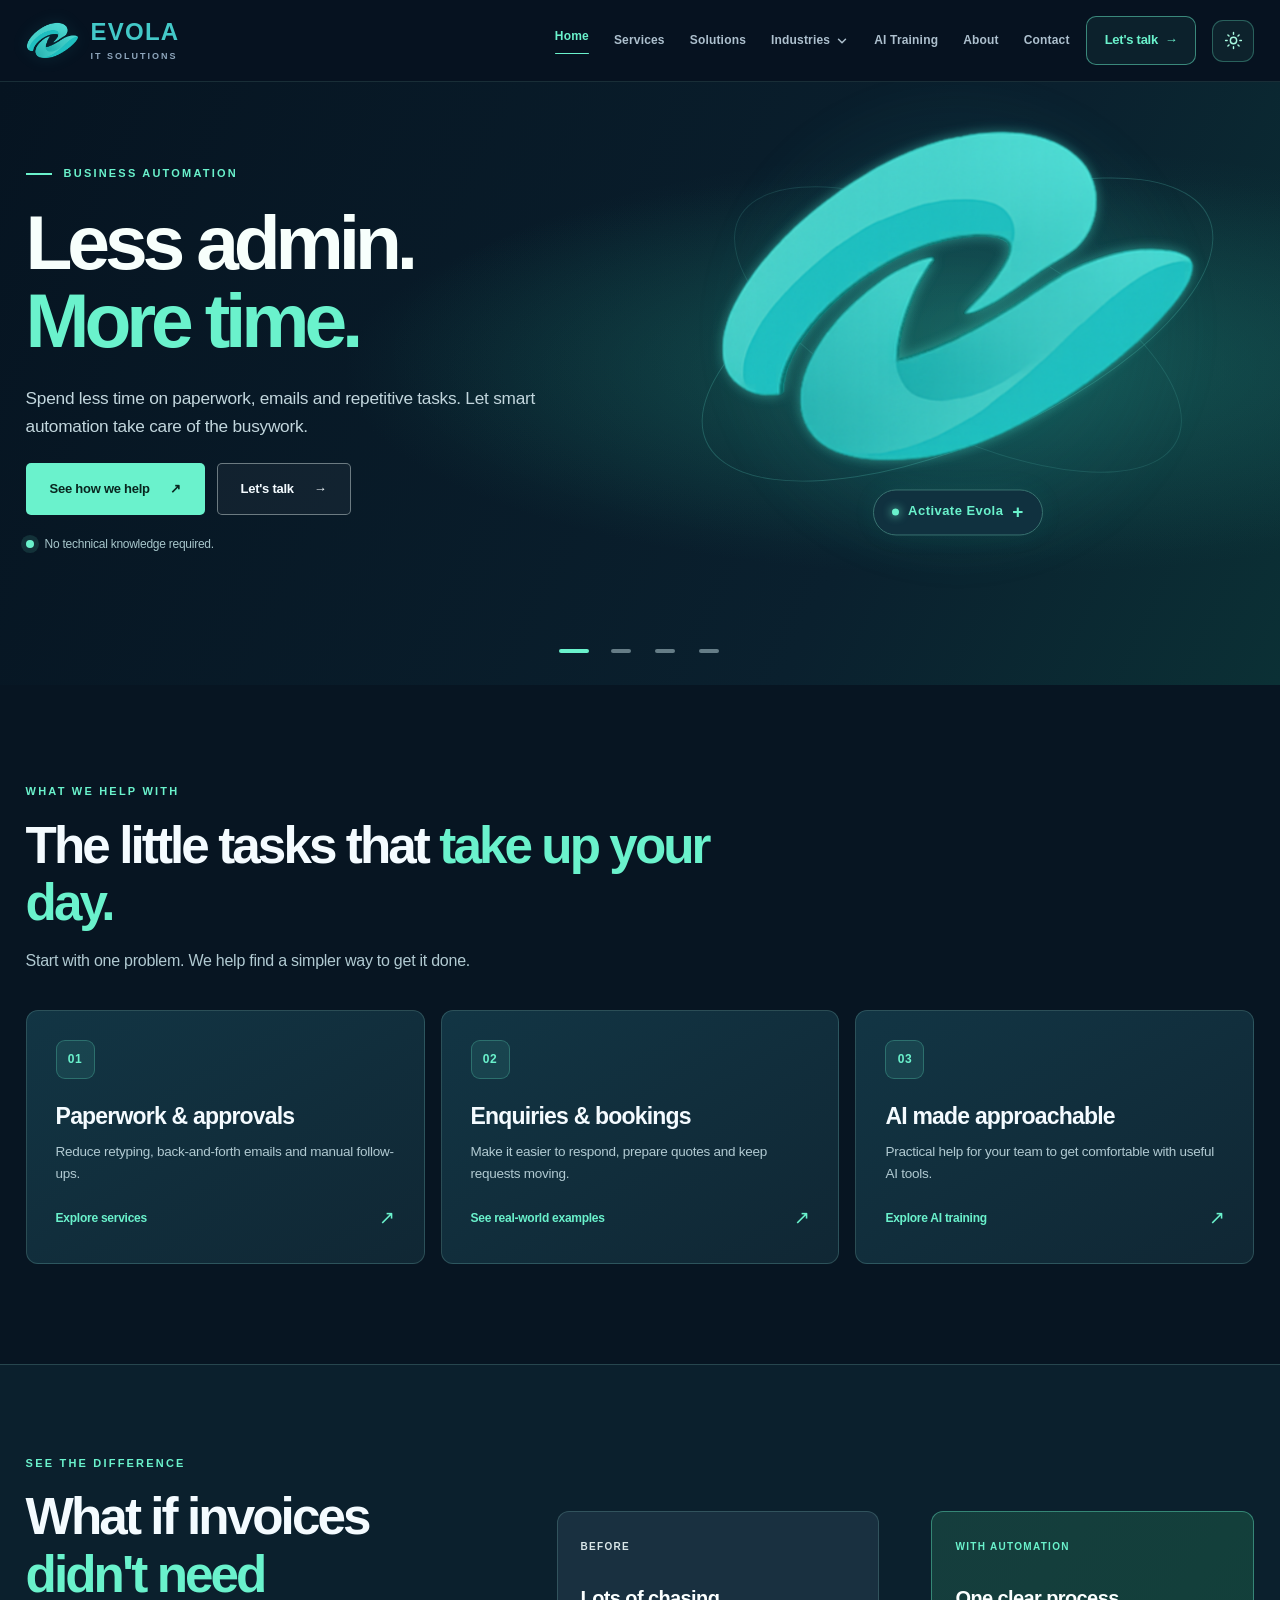
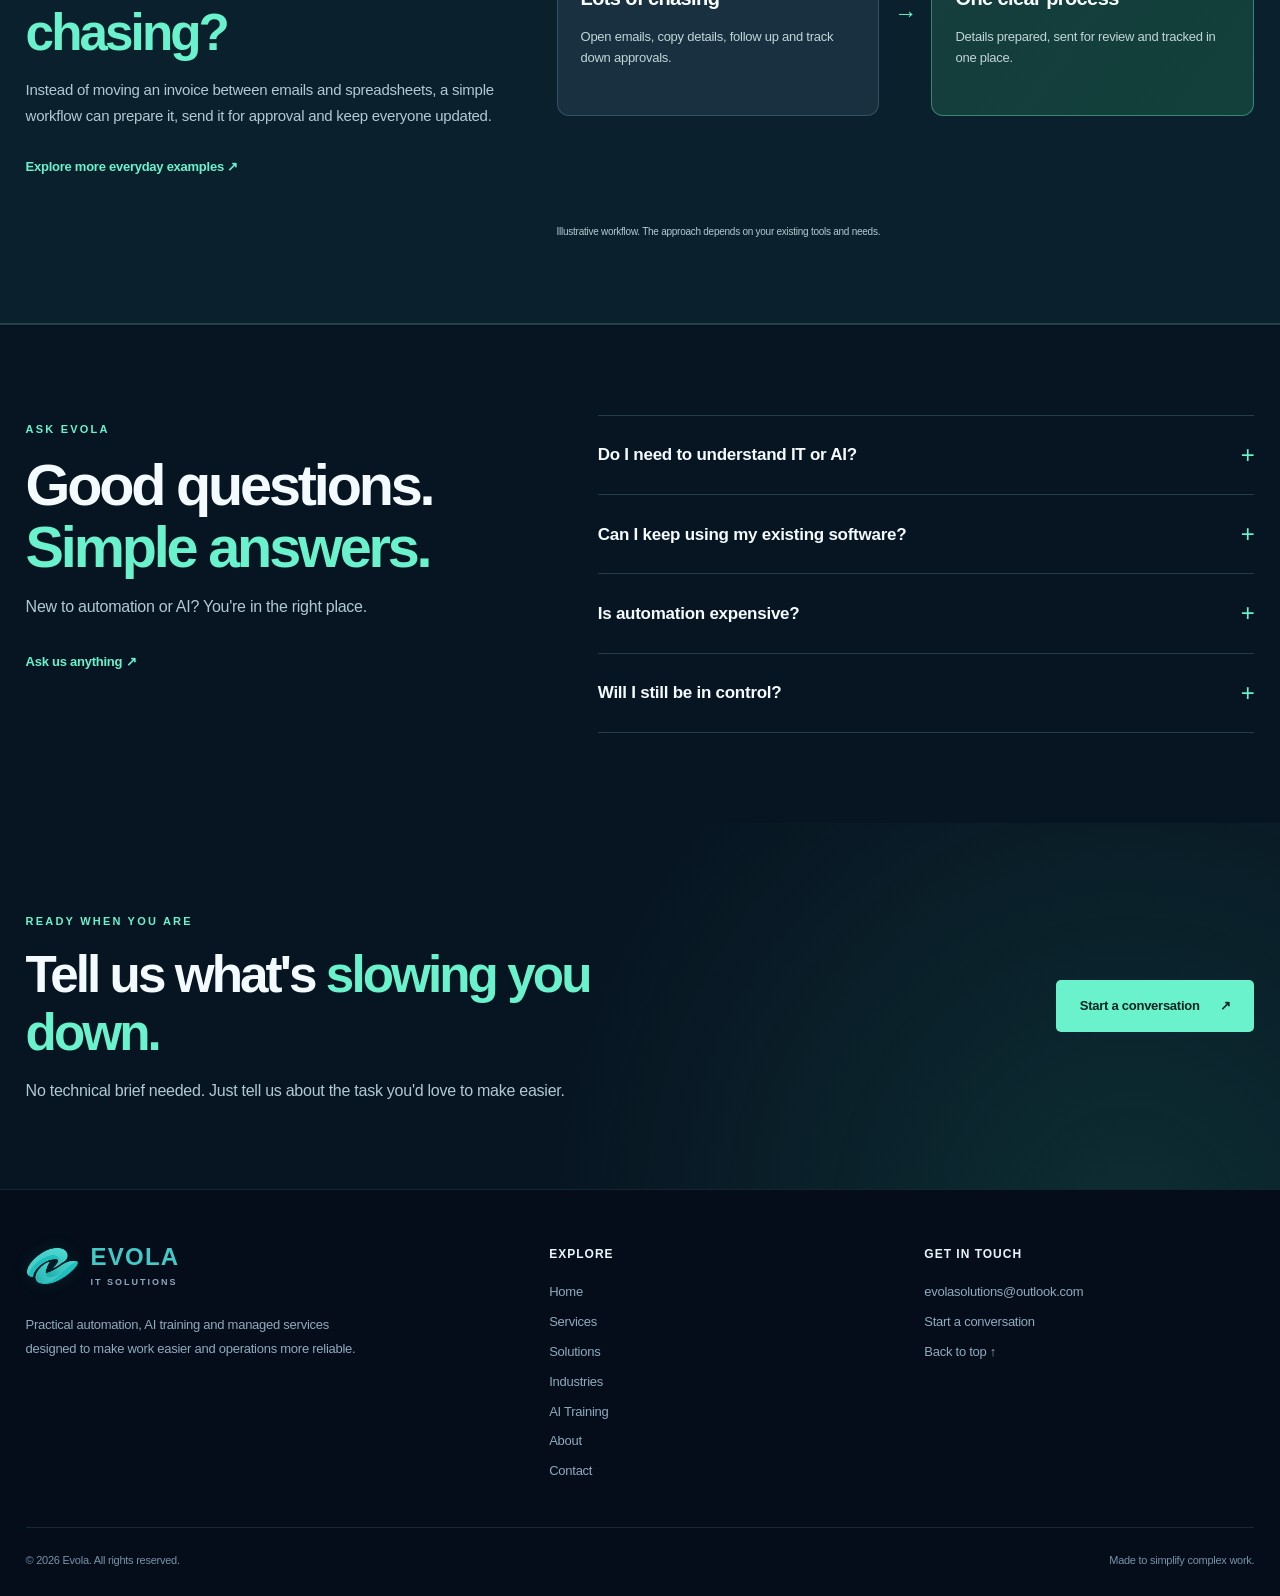
==== commit 8e491f4f: "Add files via upload" ====
--- a/index.html
+++ b/index.html
@@ -151,6 +151,6 @@
 <span><span class="brand-name">Evola</span><span class="brand-label">IT Solutions</span></span></a><p class="footer-description">Practical automation, AI training and managed services designed to make work easier and operations more reliable.</p></div>
 <div><h3 class="footer-heading">Explore</h3><div class="footer-list"><a href="index.html">Home</a><a href="services.html">Services</a><a href="solutions.html">Solutions</a>
 <a href="use-cases.html">Industries</a><a href="ai-training.html">AI Training</a><a href="about.html">About</a><a href="contact.html">Contact</a></div></div>
-<div><h3 class="footer-heading">Get in touch</h3><div class="footer-list"><a href="mailto:hello@yourdomain.com">hello@yourdomain.com</a><a href="contact.html">Start a conversation</a><a href="#top">Back to top ↑</a></div></div></div>
+<div><h3 class="footer-heading">Get in touch</h3><div class="footer-list"><a href="mailto:evolasolutions@outlook.com">evolasolutions@outlook.com</a><a href="contact.html">Start a conversation</a><a href="#top">Back to top ↑</a></div></div></div>
 <div class="footer-bottom"><span>© <span class="js-year">2026</span> Evola. All rights reserved.</span><span>Made to simplify complex work.</span></div>
 </div></footer><script defer="" src="script.js?v=4"></script><script defer src="carousel.js?v=4"></script><script defer src="activate-evola.js?v=1"></script></body></html>
